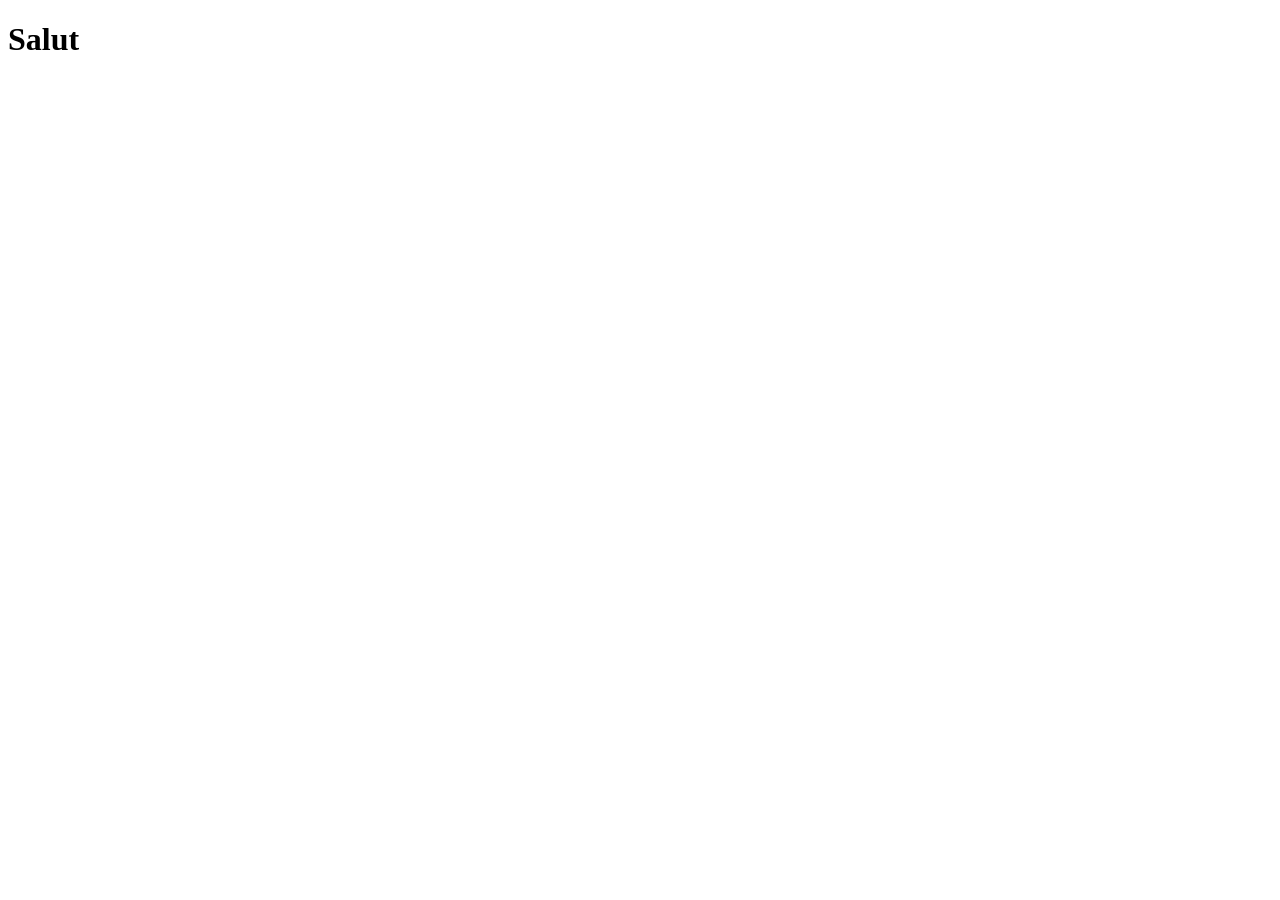
==== index.html @ e5fda248 "ok" ====
<!DOCTYPE html>
<html lang="en">
<head>
    <meta charset="UTF-8">
    <meta http-equiv="X-UA-Compatible" content="IE=edge">
    <meta name="viewport" content="width=device-width, initial-scale=1.0">
    <title>Document</title>
</head>
<body>
    <h1>Salut</h1>
</body>
</html>
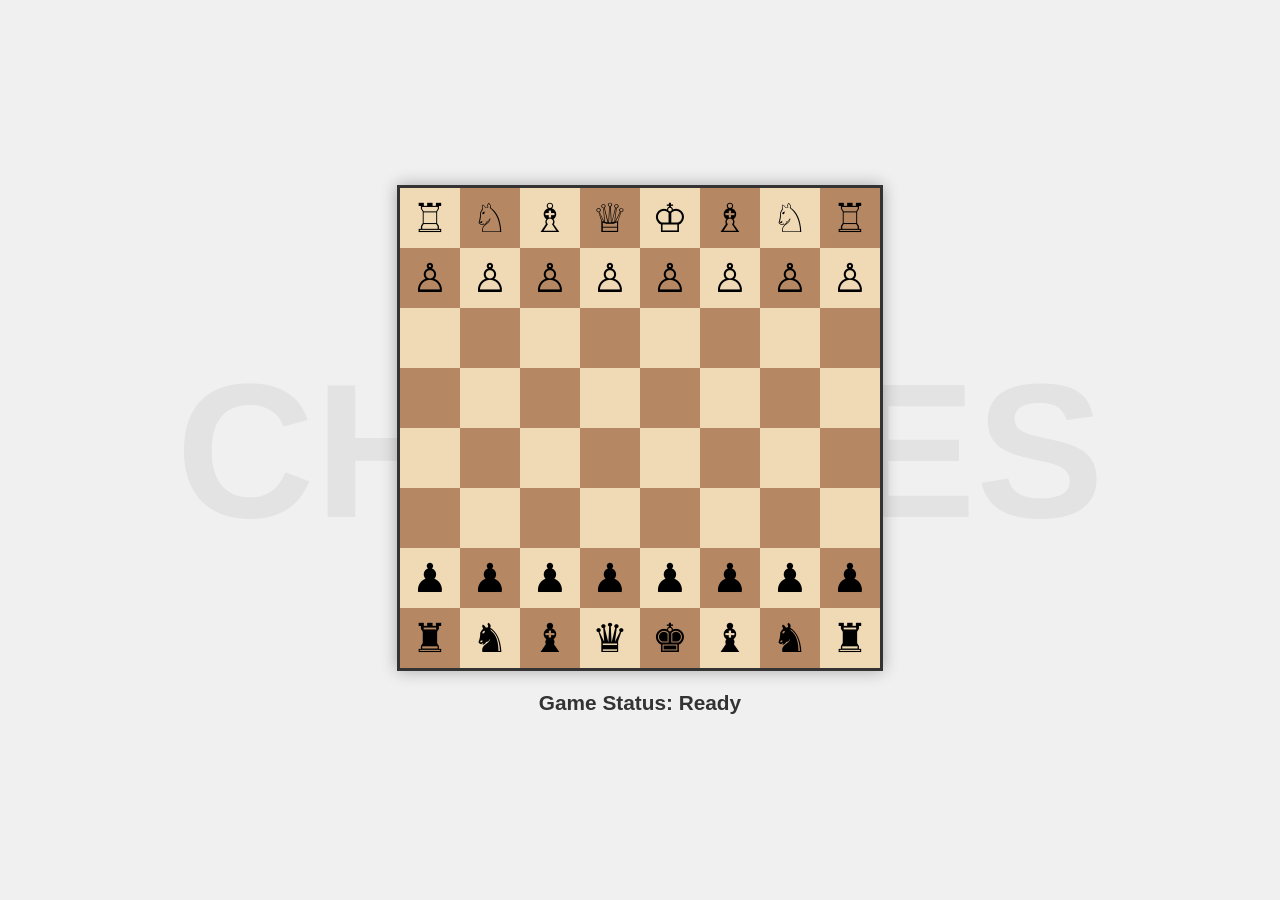
==== commit 23aa2f38: "Jules was unable to complete the task in time. Please review the work done so far and provide feedba" ====
--- a/index.html
+++ b/index.html
@@ -4,9 +4,472 @@
     <meta charset="UTF-8">
     <meta http-equiv="X-UA-Compatible" content="IE=edge">
     <meta name="viewport" content="width=device-width, initial-scale=1.0">
-    <title>Document</title>
+    <title>Chess Game</title>
+    <style>
+        body {
+            display: flex;
+            justify-content: center;
+            align-items: center;
+            min-height: 100vh;
+            margin: 0;
+            background-color: #f0f0f0; /* Light background for the page */
+            font-family: Arial, sans-serif;
+        }
+        #game-container {
+            position: relative; /* For positioning charles-background-tag */
+            display: flex;
+            flex-direction: column;
+            align-items: center;
+        }
+        .charles-background-tag {
+            position: fixed;
+            top: 50%;
+            left: 50%;
+            transform: translate(-50%, -50%);
+            font-size: 15vw; /* Large font size responsive to viewport width */
+            font-weight: bold;
+            color: rgba(0, 0, 0, 0.05); /* Very subtle and semi-transparent */
+            z-index: -1; /* Behind the chessboard */
+            pointer-events: none; /* Make it non-interactive */
+            user-select: none; /* Prevent text selection */
+        }
+        .chessboard {
+            display: grid;
+            grid-template-columns: repeat(8, 60px);
+            grid-template-rows: repeat(8, 60px);
+            width: 480px; /* 8 * 60px */
+            height: 480px; /* 8 * 60px */
+            border: 3px solid #333;
+            box-shadow: 0 0 15px rgba(0,0,0,0.3);
+        }
+        .square {
+            width: 60px;
+            height: 60px;
+            display: flex;
+            justify-content: center;
+            align-items: center;
+            font-size: 40px; /* Size for Unicode pieces */
+            box-sizing: border-box;
+            line-height: 60px; /* Vertically center text fallback */
+            text-align: center; /* Horizontally center text fallback */
+        }
+        .light-square {
+            background-color: #f0d9b5; /* Light beige */
+        }
+        .dark-square {
+            background-color: #b58863; /* Medium brown */
+        }
+        .selected {
+            background-color: #ffeb3b !important; /* Yellow highlight, !important to override light/dark */
+            border: 2px dashed #333; /* Dashed border for selected */
+        }
+        #game-status {
+            margin-top: 20px;
+            font-size: 1.3em;
+            font-weight: bold;
+            color: #333;
+        }
+    </style>
 </head>
 <body>
-    <h1>Salut</h1>
+    <div id="game-container">
+        <div class="charles-background-tag">CHARLES</div>
+        <div class="chessboard" id="chessboard">
+            <!-- Chessboard squares will be generated by JavaScript -->
+        </div>
+        <div id="game-status">Game Status: Ready</div>
+    </div>
+
+    <script>
+        let selectedSquare = null;
+        // boardState will store the logical state (piece symbols like 'R', 'p', or empty string)
+        // It's initialized from startingPosition in setupChessboard.
+        let boardState = [];
+
+        const piecesUnicode = {
+            'R': '&#9814;', 'N': '&#9816;', 'B': '&#9815;', 'Q': '&#9813;', 'K': '&#9812;', 'P': '&#9817;', // White
+            'r': '&#9820;', 'n': '&#9822;', 'b': '&#9821;', 'q': '&#9819;', 'k': '&#9818;', 'p': '&#9823;'  // Black
+        };
+
+        // Initial board setup (piece symbols)
+        const startingPosition = [
+            ['R', 'N', 'B', 'Q', 'K', 'B', 'N', 'R'], // White back rank (row 0)
+            ['P', 'P', 'P', 'P', 'P', 'P', 'P', 'P'], // White pawns (row 1)
+            ['', '', '', '', '', '', '', ''],
+            ['', '', '', '', '', '', '', ''],
+            ['', '', '', '', '', '', '', ''],
+            ['', '', '', '', '', '', '', ''],
+            ['p', 'p', 'p', 'p', 'p', 'p', 'p', 'p'], // Black pawns (row 6)
+            ['r', 'n', 'b', 'q', 'k', 'b', 'n', 'r']  // Black back rank (row 7)
+        ];
+
+        function setupChessboard() {
+            const chessboardElement = document.getElementById('chessboard');
+            if (!chessboardElement) {
+                console.error("Error: Chessboard element not found in HTML.");
+                return;
+            }
+            chessboardElement.innerHTML = ''; // Clear previous board
+            boardState = JSON.parse(JSON.stringify(startingPosition)); // Deep copy for boardState
+
+            for (let row = 0; row < 8; row++) {
+                for (let col = 0; col < 8; col++) {
+                    const squareDiv = document.createElement('div');
+                    squareDiv.classList.add('square');
+                    squareDiv.dataset.row = row;
+                    squareDiv.dataset.col = col;
+                    squareDiv.id = `sq-${row}-${col}`;
+
+                    if ((row + col) % 2 === 0) {
+                        squareDiv.classList.add('light-square');
+                    } else {
+                        squareDiv.classList.add('dark-square');
+                    }
+
+                    const pieceSymbol = boardState[row][col];
+                    if (pieceSymbol && piecesUnicode[pieceSymbol]) {
+                        squareDiv.innerHTML = piecesUnicode[pieceSymbol];
+                    }
+
+                    squareDiv.addEventListener('click', handleSquareClick);
+                    chessboardElement.appendChild(squareDiv);
+                }
+            }
+            console.log("Chessboard with event listeners generated.");
+        }
+
+        function handleSquareClick(event) {
+            const clickedSquare = event.currentTarget;
+            const clickedRow = parseInt(clickedSquare.dataset.row);
+            const clickedCol = parseInt(clickedSquare.dataset.col);
+
+            if (selectedSquare) {
+                // A square is already selected
+                if (selectedSquare === clickedSquare) {
+                    // Clicked the same square: deselect
+                    selectedSquare.classList.remove('selected');
+                    selectedSquare = null;
+                } else {
+                    // Clicked a different square: attempt to move
+                    if (isValidMove(selectedSquare, clickedSquare)) {
+                        const prevRow = parseInt(selectedSquare.dataset.row);
+                        const prevCol = parseInt(selectedSquare.dataset.col);
+                        const pieceSymbol = boardState[prevRow][prevCol];
+
+                        // Update boardState
+                        boardState[clickedRow][clickedCol] = pieceSymbol;
+                        boardState[prevRow][prevCol] = '';
+
+                        // Update display
+                        clickedSquare.innerHTML = piecesUnicode[pieceSymbol] || '';
+                        selectedSquare.innerHTML = '';
+
+                        document.getElementById('game-status').textContent = "Piece moved."; // Generic message
+                        selectedSquare.classList.remove('selected');
+                        selectedSquare = null;
+                    } else {
+                        // Invalid move for the selected piece
+                        document.getElementById('game-status').textContent = "Invalid move for this piece.";
+                        // Do not deselect, allow player to choose another target
+                    }
+                }
+            } else {
+                // No square selected yet, try to select this one
+                const pieceSymbol = boardState[clickedRow][clickedCol];
+                if (pieceSymbol) { // Can only select squares with pieces (non-empty)
+                    selectedSquare = clickedSquare;
+                    selectedSquare.classList.add('selected');
+                    document.getElementById('game-status').textContent = "Piece selected. Click another square to move.";
+                }
+            }
+        }
+
+        function getPieceColor(pieceSymbol) {
+            if (!pieceSymbol) return null; // Empty square
+            if (pieceSymbol === pieceSymbol.toUpperCase()) {
+                return 'white';
+            } else {
+                return 'black';
+            }
+        }
+
+        function isValidMove(sourceSqDom, targetSqDom) {
+            const sRow = parseInt(sourceSqDom.dataset.row);
+            const sCol = parseInt(sourceSqDom.dataset.col);
+            const tRow = parseInt(targetSqDom.dataset.row);
+            const tCol = parseInt(targetSqDom.dataset.col);
+
+            const pieceSymbol = boardState[sRow][sCol];
+            const pieceColor = getPieceColor(pieceSymbol);
+
+            if (!pieceColor) return false; // Should not happen if selection logic is correct
+
+            // Delegate to specific piece validation functions
+            const pieceType = pieceSymbol.toUpperCase();
+            if (pieceType === 'P') {
+                return isValidPawnMove(sRow, sCol, tRow, tCol, pieceColor);
+            } else if (pieceType === 'R') {
+                return isValidRookMove(sRow, sCol, tRow, tCol, pieceColor);
+            } else if (pieceType === 'N') {
+                return isValidKnightMove(sRow, sCol, tRow, tCol, pieceColor);
+            } else if (pieceType === 'B') {
+                return isValidBishopMove(sRow, sCol, tRow, tCol, pieceColor);
+            } else if (pieceType === 'Q') {
+                return isValidQueenMove(sRow, sCol, tRow, tCol, pieceColor);
+            } else if (pieceType === 'K') {
+                return isValidKingMove(sRow, sCol, tRow, tCol, pieceColor);
+            }
+            // All standard pieces should be handled now.
+            // If pieceType is unrecognized, it's an error or unexpected symbol.
+            console.error(`Unrecognized piece type: ${pieceType}`);
+            document.getElementById('game-status').textContent = `Unknown piece type: ${pieceType}.`;
+            return false;
+        }
+
+        function isValidPawnMove(sRow, sCol, tRow, tCol, pieceColor) {
+            const targetPieceSymbol = boardState[tRow][tCol];
+            const targetPieceColor = getPieceColor(targetPieceSymbol);
+            const statusElement = document.getElementById('game-status'); // For verbose logging
+
+            if (pieceColor === 'white') {
+                // Standard One Square Move
+                if (sCol === tCol && tRow === sRow + 1 && !targetPieceSymbol) {
+                    statusElement.textContent = "Valid: White pawn one square move.";
+                    return true;
+                }
+                // Initial Two Square Move
+                if (sRow === 1 && sCol === tCol && tRow === sRow + 2 && !targetPieceSymbol && !boardState[sRow + 1][sCol]) {
+                    statusElement.textContent = "Valid: White pawn two square move.";
+                    return true;
+                }
+                // Diagonal Capture
+                if (tRow === sRow + 1 && (tCol === sCol + 1 || tCol === sCol - 1) && targetPieceColor === 'black') {
+                    statusElement.textContent = "Valid: White pawn capture.";
+                    return true;
+                }
+            } else if (pieceColor === 'black') {
+                // Standard One Square Move
+                if (sCol === tCol && tRow === sRow - 1 && !targetPieceSymbol) {
+                    statusElement.textContent = "Valid: Black pawn one square move.";
+                    return true;
+                }
+                // Initial Two Square Move
+                if (sRow === 6 && sCol === tCol && tRow === sRow - 2 && !targetPieceSymbol && !boardState[sRow - 1][sCol]) {
+                    statusElement.textContent = "Valid: Black pawn two square move.";
+                    return true;
+                }
+                // Diagonal Capture
+                if (tRow === sRow - 1 && (tCol === sCol + 1 || tCol === sCol - 1) && targetPieceColor === 'white') {
+                    statusElement.textContent = "Valid: Black pawn capture.";
+                    return true;
+                }
+            }
+            statusElement.textContent = "Invalid pawn move."; // Default if no rule matched
+            return false;
+        }
+
+        function isValidRookMove(sRow, sCol, tRow, tCol, pieceColor) {
+            const statusElement = document.getElementById('game-status'); // For verbose logging
+            const targetPieceSymbol = boardState[tRow][tCol];
+            const targetPieceColor = getPieceColor(targetPieceSymbol);
+
+            if (sRow !== tRow && sCol !== tCol) {
+                statusElement.textContent = "Invalid Rook move: Not horizontal or vertical.";
+                return false; // Rooks move horizontally or vertically
+            }
+
+            // Check path clearance
+            if (sRow === tRow) { // Horizontal move
+                const step = (tCol > sCol) ? 1 : -1;
+                for (let c = sCol + step; c !== tCol; c += step) {
+                    if (boardState[sRow][c]) {
+                        statusElement.textContent = `Invalid Rook move: Path blocked at ${sRow},${c}.`;
+                        return false; // Path blocked
+                    }
+                }
+            } else { // Vertical move (sCol === tCol)
+                const step = (tRow > sRow) ? 1 : -1;
+                for (let r = sRow + step; r !== tRow; r += step) {
+                    if (boardState[r][sCol]) {
+                        statusElement.textContent = `Invalid Rook move: Path blocked at ${r},${sCol}.`;
+                        return false; // Path blocked
+                    }
+                }
+            }
+
+            // Check target square
+            if (targetPieceSymbol) {
+                if (targetPieceColor === pieceColor) {
+                    statusElement.textContent = "Invalid Rook move: Cannot capture same color piece.";
+                    return false; // Cannot capture same color piece
+                }
+                statusElement.textContent = "Valid Rook capture.";
+                return true; // Valid capture
+            }
+
+            statusElement.textContent = "Valid Rook move to empty square.";
+            return true; // Valid move to an empty square
+        }
+
+        function isValidKnightMove(sRow, sCol, tRow, tCol, pieceColor) {
+            const statusElement = document.getElementById('game-status');
+            const targetPieceSymbol = boardState[tRow][tCol];
+            const targetPieceColor = getPieceColor(targetPieceSymbol);
+
+            const rowDiff = Math.abs(sRow - tRow);
+            const colDiff = Math.abs(sCol - tCol);
+
+            if (!((rowDiff === 2 && colDiff === 1) || (rowDiff === 1 && colDiff === 2))) {
+                statusElement.textContent = "Invalid Knight move: Not an L-shape.";
+                return false;
+            }
+
+            // Check target square
+            if (targetPieceSymbol) {
+                if (targetPieceColor === pieceColor) {
+                    statusElement.textContent = "Invalid Knight move: Cannot capture same color piece.";
+                    return false; // Cannot capture same color piece
+                }
+                statusElement.textContent = "Valid Knight capture.";
+                return true; // Valid capture
+            }
+
+            statusElement.textContent = "Valid Knight move to empty square.";
+            return true; // Valid move to an empty square
+        }
+
+        function isValidBishopMove(sRow, sCol, tRow, tCol, pieceColor) {
+            const statusElement = document.getElementById('game-status');
+            const targetPieceSymbol = boardState[tRow][tCol];
+            const targetPieceColor = getPieceColor(targetPieceSymbol);
+
+            if (Math.abs(sRow - tRow) !== Math.abs(sCol - tCol) || sRow === tRow || sCol === tCol) {
+                statusElement.textContent = "Invalid Bishop move: Not diagonal.";
+                return false; // Bishops move diagonally
+            }
+
+            // Path Clearance
+            const dr = (tRow - sRow) / Math.abs(tRow - sRow); // Row step: -1 or 1
+            const dc = (tCol - sCol) / Math.abs(tCol - sCol); // Col step: -1 or 1
+
+            let currR = sRow + dr;
+            let currC = sCol + dc;
+
+            while (currR !== tRow || currC !== tCol) {
+                if (boardState[currR][currC]) {
+                    statusElement.textContent = `Invalid Bishop move: Path blocked at ${currR},${currC}.`;
+                    return false; // Path blocked
+                }
+                currR += dr;
+                currC += dc;
+            }
+
+            // Check target square
+            if (targetPieceSymbol) {
+                if (targetPieceColor === pieceColor) {
+                    statusElement.textContent = "Invalid Bishop move: Cannot capture same color piece.";
+                    return false; // Cannot capture same color piece
+                }
+                statusElement.textContent = "Valid Bishop capture.";
+                return true; // Valid capture
+            }
+
+            statusElement.textContent = "Valid Bishop move to empty square.";
+            return true; // Valid move to an empty square
+        }
+
+        function isValidQueenMove(sRow, sCol, tRow, tCol, pieceColor) {
+            const statusElement = document.getElementById('game-status');
+            const targetPieceSymbol = boardState[tRow][tCol];
+            const targetPieceColor = getPieceColor(targetPieceSymbol);
+
+            const isRookLike = (sRow === tRow || sCol === tCol);
+            const isBishopLike = (Math.abs(sRow - tRow) === Math.abs(sCol - tCol));
+
+            if (!isRookLike && !isBishopLike) {
+                statusElement.textContent = "Invalid Queen move: Not straight or diagonal.";
+                return false;
+            }
+
+            // Path Clearance
+            if (isRookLike) {
+                // Horizontal or Vertical Path (copied from isValidRookMove)
+                if (sRow === tRow) { // Horizontal move
+                    const step = (tCol > sCol) ? 1 : -1;
+                    for (let c = sCol + step; c !== tCol; c += step) {
+                        if (boardState[sRow][c]) {
+                            statusElement.textContent = `Invalid Queen move: Path blocked at ${sRow},${c}.`;
+                            return false;
+                        }
+                    }
+                } else { // Vertical move
+                    const step = (tRow > sRow) ? 1 : -1;
+                    for (let r = sRow + step; r !== tRow; r += step) {
+                        if (boardState[r][sCol]) {
+                            statusElement.textContent = `Invalid Queen move: Path blocked at ${r},${sCol}.`;
+                            return false;
+                        }
+                    }
+                }
+            } else if (isBishopLike) {
+                // Diagonal Path (copied from isValidBishopMove)
+                const dr = (tRow - sRow) / Math.abs(tRow - sRow);
+                const dc = (tCol - sCol) / Math.abs(tCol - sCol);
+                let currR = sRow + dr;
+                let currC = sCol + dc;
+                while (currR !== tRow || currC !== tCol) {
+                    if (boardState[currR][currC]) {
+                        statusElement.textContent = `Invalid Queen move: Path blocked at ${currR},${currC}.`;
+                        return false;
+                    }
+                    currR += dr;
+                    currC += dc;
+                }
+            }
+
+            // Check target square
+            if (targetPieceSymbol) {
+                if (targetPieceColor === pieceColor) {
+                    statusElement.textContent = "Invalid Queen move: Cannot capture same color piece.";
+                    return false;
+                }
+                statusElement.textContent = "Valid Queen capture.";
+                return true;
+            }
+
+            statusElement.textContent = "Valid Queen move to empty square.";
+            return true;
+        }
+
+        function isValidKingMove(sRow, sCol, tRow, tCol, pieceColor) {
+            const statusElement = document.getElementById('game-status');
+            const targetPieceSymbol = boardState[tRow][tCol];
+            const targetPieceColor = getPieceColor(targetPieceSymbol);
+
+            const rowDiff = Math.abs(sRow - tRow);
+            const colDiff = Math.abs(sCol - tCol);
+
+            // King moves one square in any direction
+            if (rowDiff > 1 || colDiff > 1 || (rowDiff === 0 && colDiff === 0)) {
+                statusElement.textContent = "Invalid King move: Must move one square.";
+                return false;
+            }
+
+            // Target Square (No Path Clearance needed for a single step)
+            if (targetPieceSymbol) {
+                if (targetPieceColor === pieceColor) {
+                    statusElement.textContent = "Invalid King move: Cannot capture same color piece.";
+                    return false; // Cannot capture same color piece
+                }
+                statusElement.textContent = "Valid King capture.";
+                return true; // Valid capture
+            }
+
+            statusElement.textContent = "Valid King move to empty square.";
+            return true; // Valid move to an empty square
+        }
+
+        document.addEventListener('DOMContentLoaded', setupChessboard);
+    </script>
 </body>
 </html>
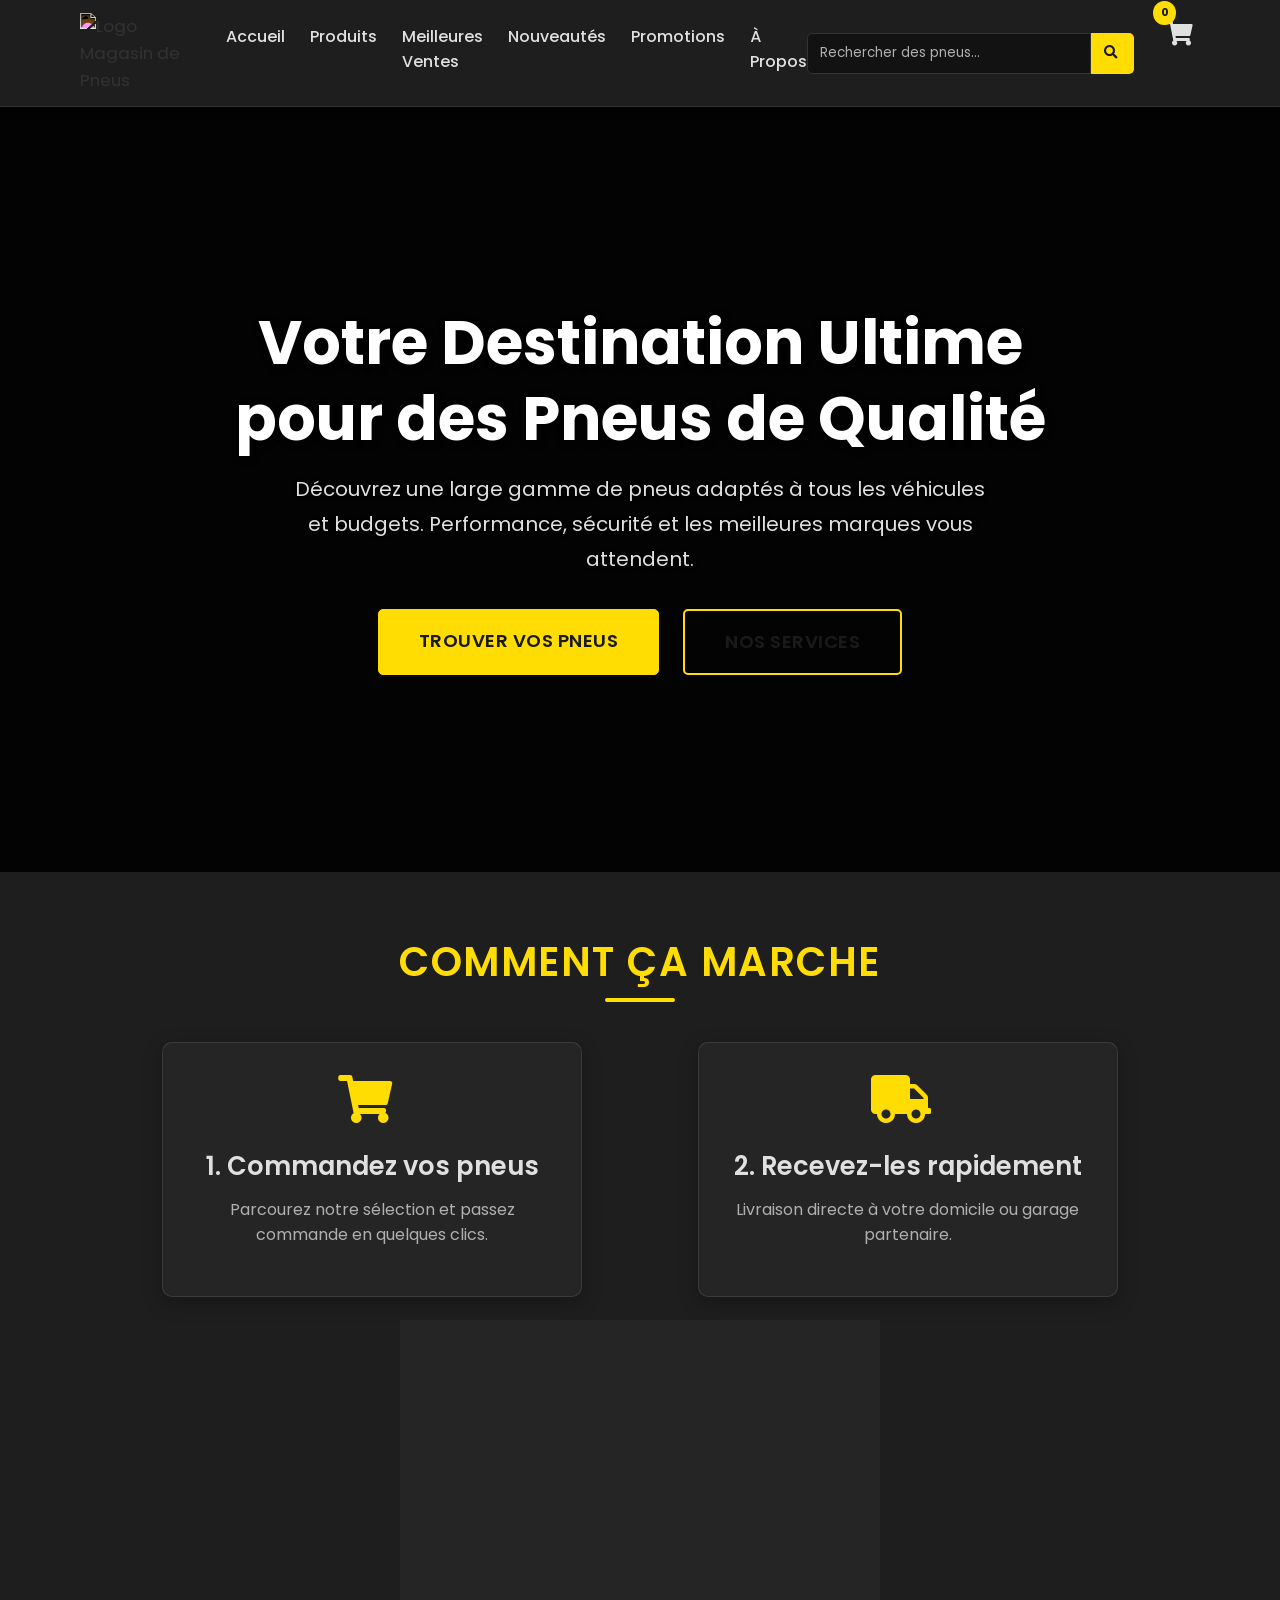
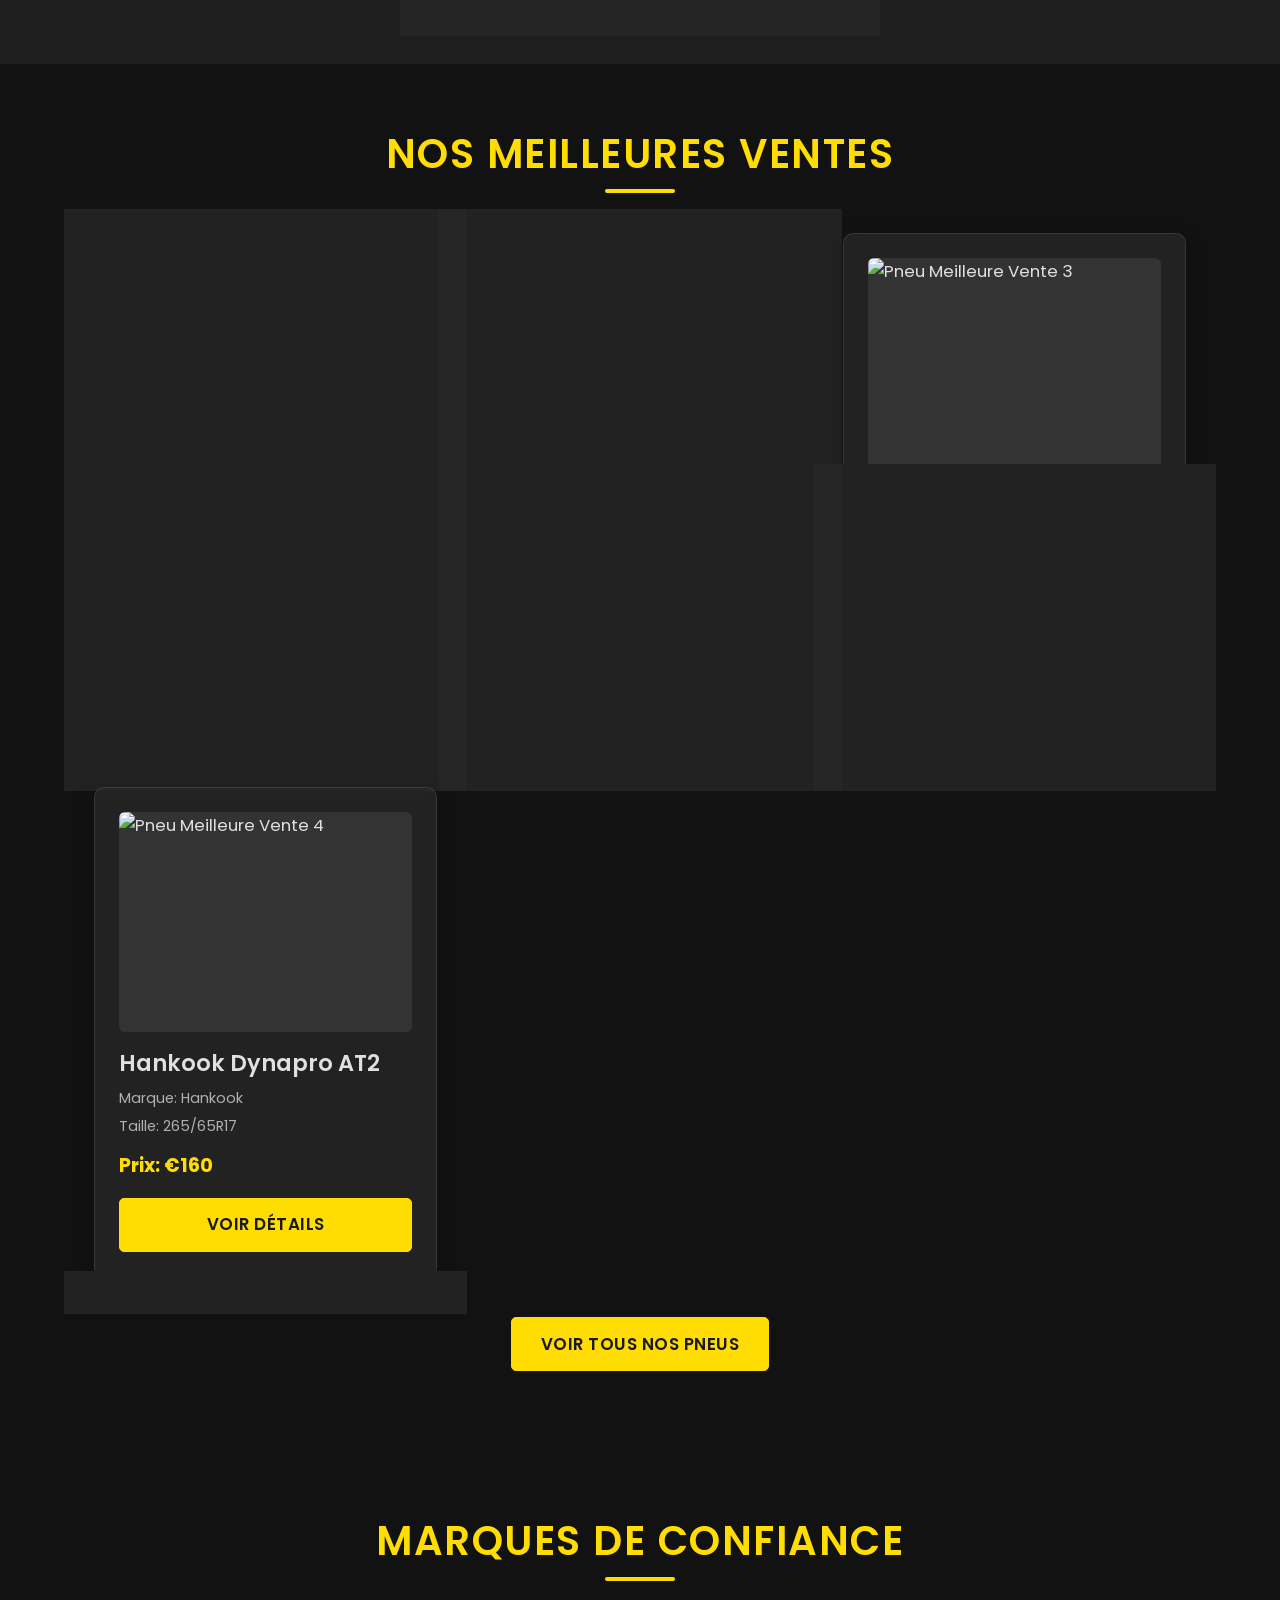
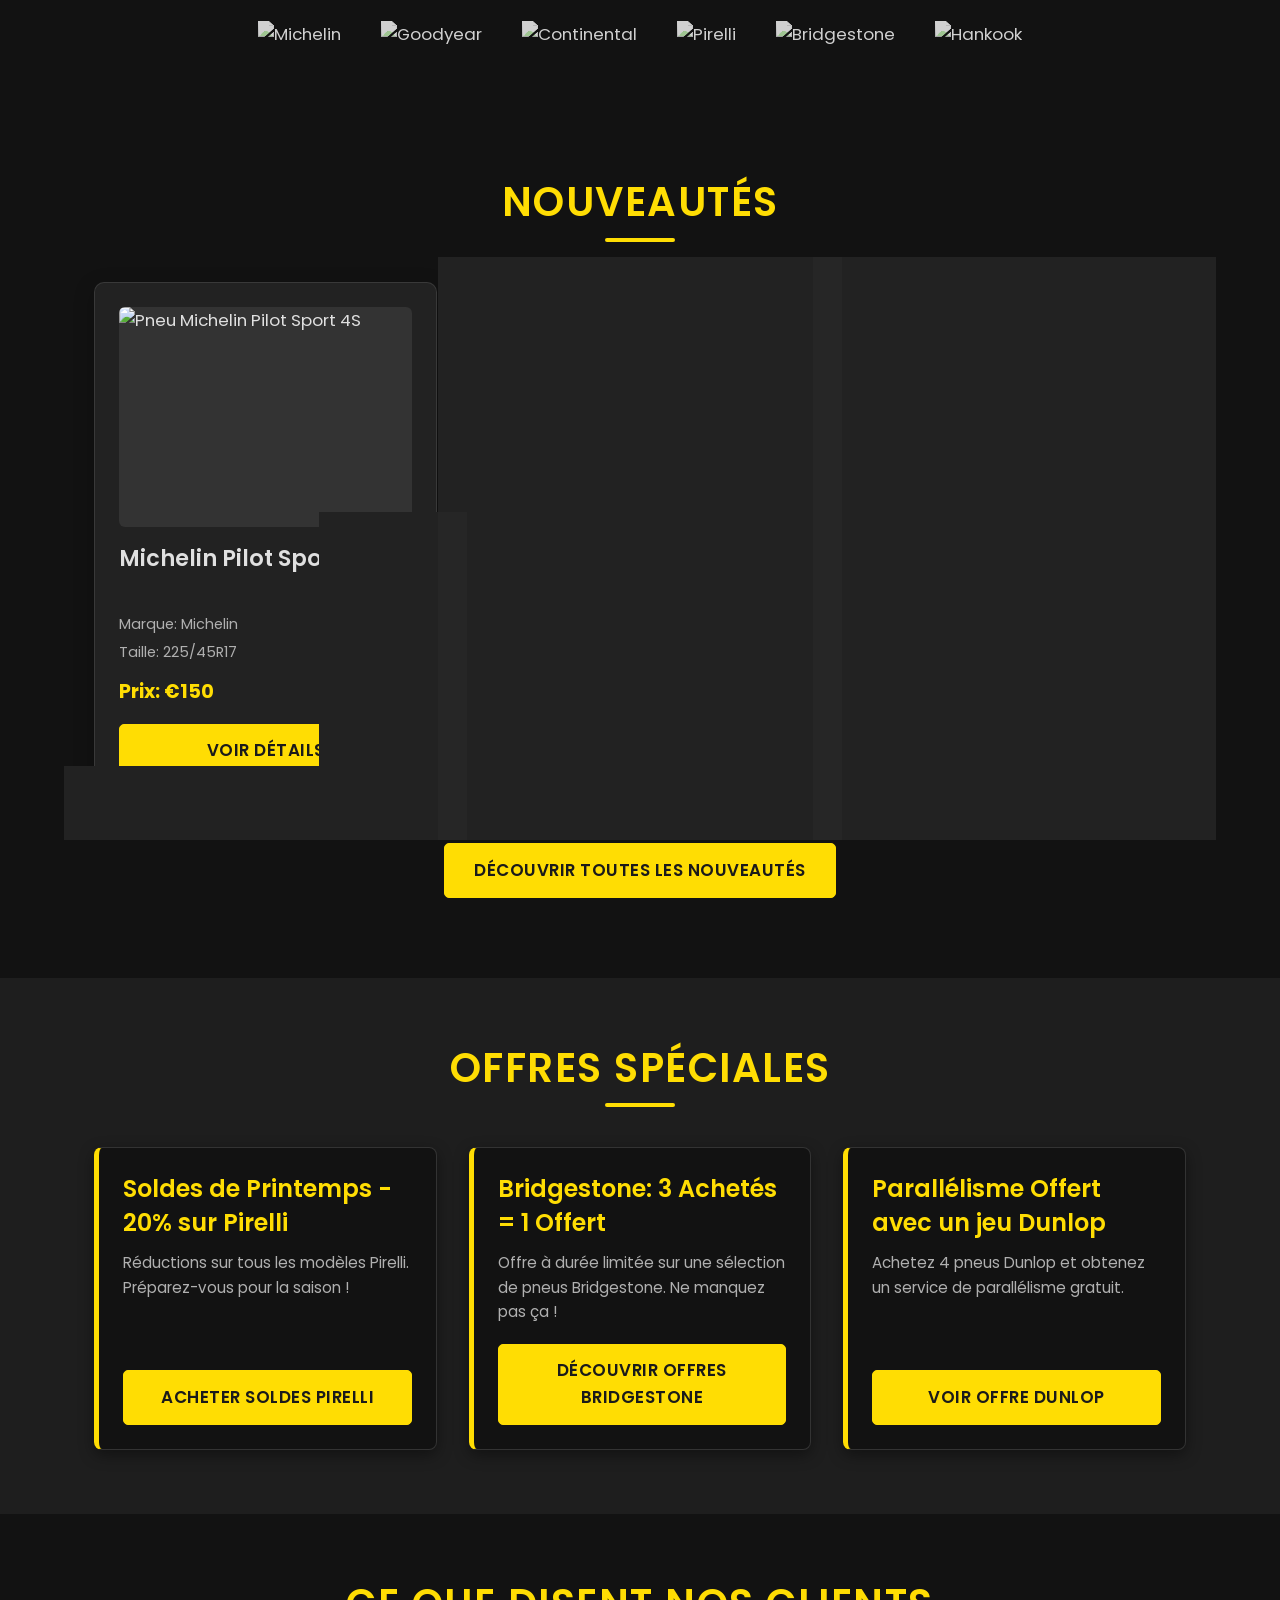
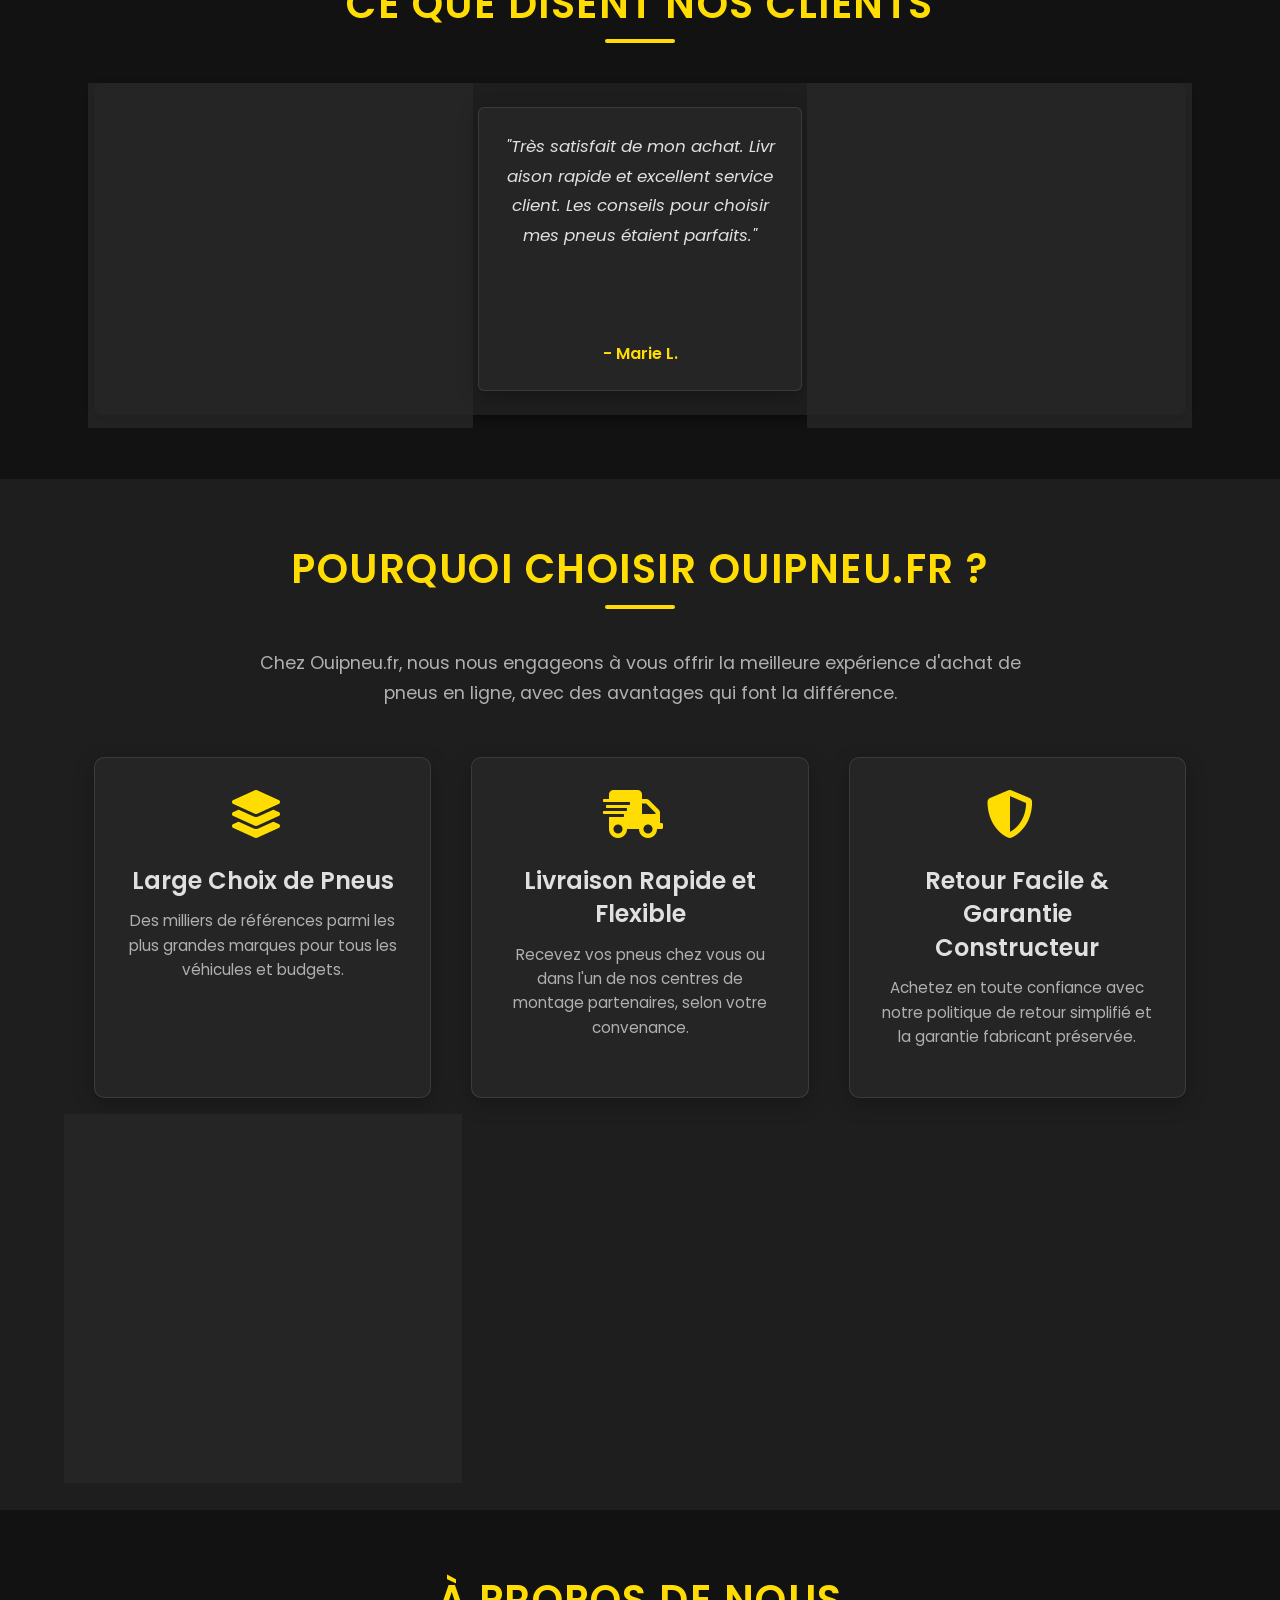
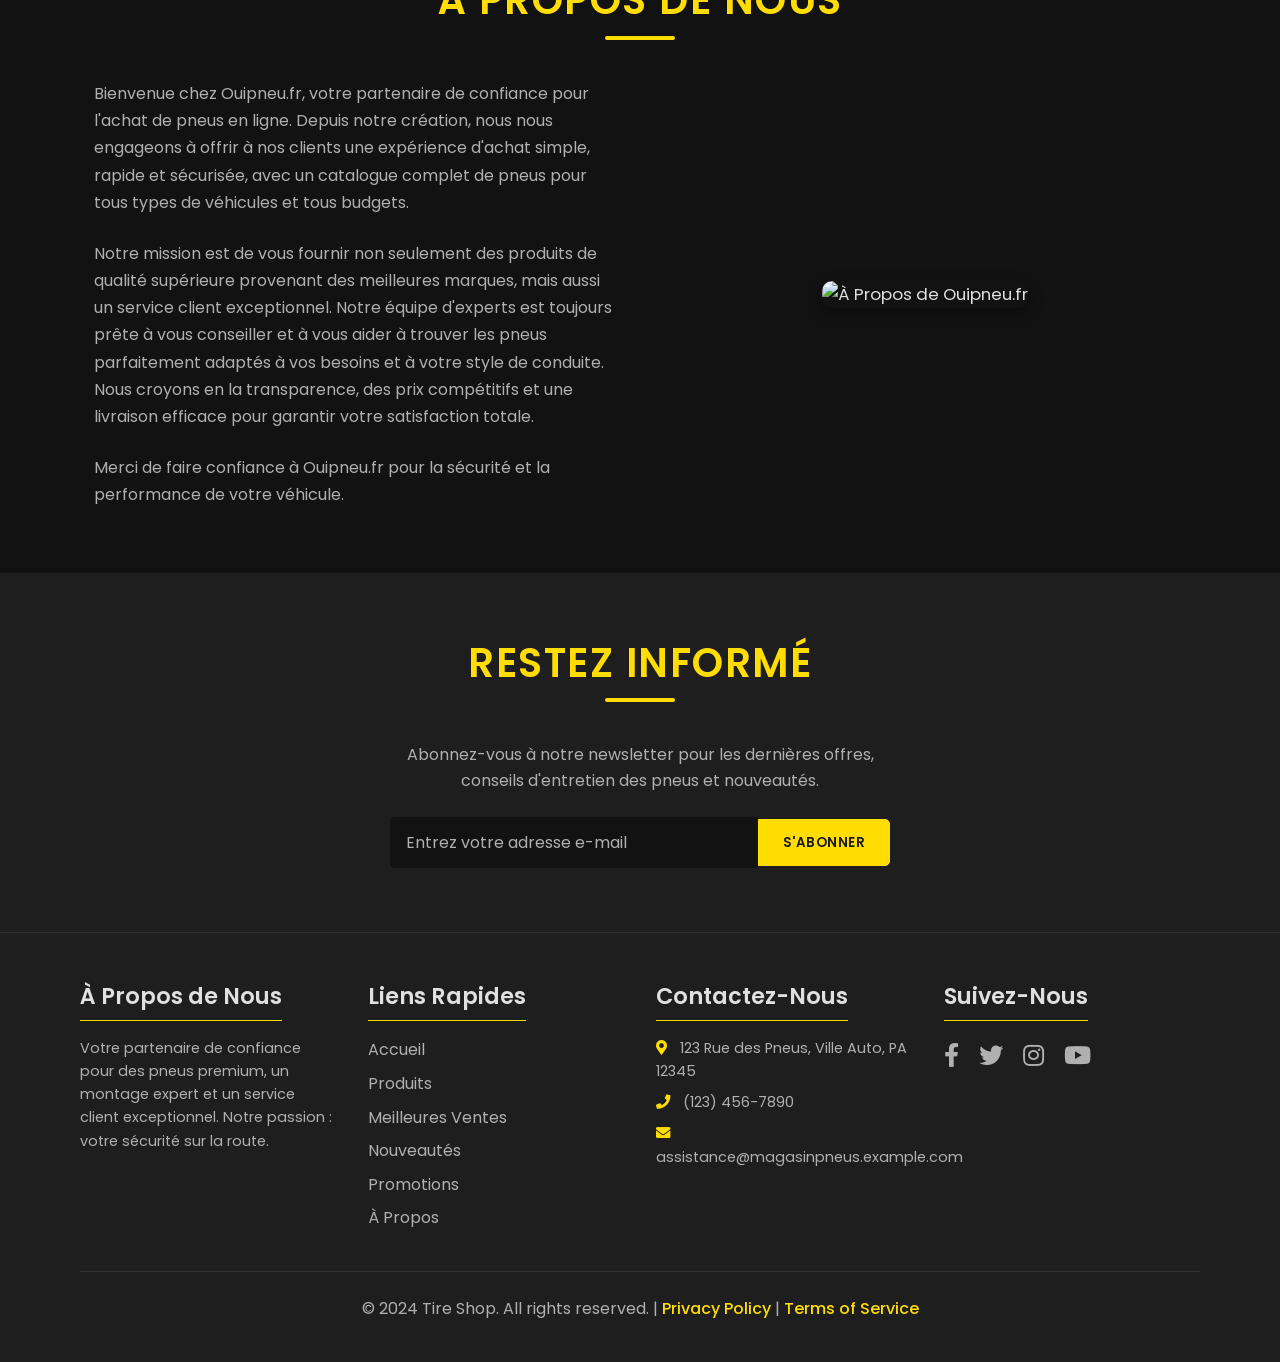
==== commit cf5a72f3: "feat: Implement products page with filtering and major UX/UI overhaul Adds a new products page (prod" ====
--- a/index.html
+++ b/index.html
@@ -1,475 +1,362 @@
 <!DOCTYPE html>
-<html lang="en">
+<html lang="fr">
 <head>
     <meta charset="UTF-8">
-    <meta http-equiv="X-UA-Compatible" content="IE=edge">
     <meta name="viewport" content="width=device-width, initial-scale=1.0">
-    <title>Chess Game</title>
-    <style>
-        body {
-            display: flex;
-            justify-content: center;
-            align-items: center;
-            min-height: 100vh;
-            margin: 0;
-            background-color: #f0f0f0; /* Light background for the page */
-            font-family: Arial, sans-serif;
-        }
-        #game-container {
-            position: relative; /* For positioning charles-background-tag */
-            display: flex;
-            flex-direction: column;
-            align-items: center;
-        }
-        .charles-background-tag {
-            position: fixed;
-            top: 50%;
-            left: 50%;
-            transform: translate(-50%, -50%);
-            font-size: 15vw; /* Large font size responsive to viewport width */
-            font-weight: bold;
-            color: rgba(0, 0, 0, 0.05); /* Very subtle and semi-transparent */
-            z-index: -1; /* Behind the chessboard */
-            pointer-events: none; /* Make it non-interactive */
-            user-select: none; /* Prevent text selection */
-        }
-        .chessboard {
-            display: grid;
-            grid-template-columns: repeat(8, 60px);
-            grid-template-rows: repeat(8, 60px);
-            width: 480px; /* 8 * 60px */
-            height: 480px; /* 8 * 60px */
-            border: 3px solid #333;
-            box-shadow: 0 0 15px rgba(0,0,0,0.3);
-        }
-        .square {
-            width: 60px;
-            height: 60px;
-            display: flex;
-            justify-content: center;
-            align-items: center;
-            font-size: 40px; /* Size for Unicode pieces */
-            box-sizing: border-box;
-            line-height: 60px; /* Vertically center text fallback */
-            text-align: center; /* Horizontally center text fallback */
-        }
-        .light-square {
-            background-color: #f0d9b5; /* Light beige */
-        }
-        .dark-square {
-            background-color: #b58863; /* Medium brown */
-        }
-        .selected {
-            background-color: #ffeb3b !important; /* Yellow highlight, !important to override light/dark */
-            border: 2px dashed #333; /* Dashed border for selected */
-        }
-        #game-status {
-            margin-top: 20px;
-            font-size: 1.3em;
-            font-weight: bold;
-            color: #333;
-        }
-    </style>
+    <title>Magasin de Pneus - Pneus et Services Premium</title>
+    <link rel="preconnect" href="https://fonts.googleapis.com">
+    <link rel="preconnect" href="https://fonts.gstatic.com" crossorigin>
+    <link href="https://fonts.googleapis.com/css2?family=Poppins:wght@400;500;600;700&display=swap" rel="stylesheet">
+    <link rel="stylesheet" href="https://unpkg.com/aos@next/dist/aos.css" />
+    <link rel="stylesheet" href="css/style.css">
+    <!-- Placeholder for potential icon library e.g., Font Awesome -->
+    <link rel="stylesheet" href="https://cdnjs.cloudflare.com/ajax/libs/font-awesome/5.15.4/css/all.min.css">
 </head>
 <body>
-    <div id="game-container">
-        <div class="charles-background-tag">CHARLES</div>
-        <div class="chessboard" id="chessboard">
-            <!-- Chessboard squares will be generated by JavaScript -->
+    <header id="main-header">
+        <div class="container">
+            <div class="logo">
+        <img src="images/logo-placeholder-dark.png" alt="Logo Magasin de Pneus">
+            </div>
+            <nav class="main-nav">
+                <ul id="main-nav-links">
+                    <li><a href="index.html" aria-label="Accueil">Accueil</a></li>
+                    <li><a href="produits.html" aria-label="Produits">Produits</a></li>
+                    <li><a href="index.html#best-sellers" aria-label="Nos meilleures ventes">Meilleures Ventes</a></li>
+                    <li><a href="index.html#new-arrivals" aria-label="Nouveautés">Nouveautés</a></li>
+                    <li><a href="index.html#promotions" aria-label="Promotions">Promotions</a></li>
+                    <li><a href="index.html#about-us" aria-label="À propos de nous">À Propos</a></li>
+                </ul>
+            </nav>
+            <div class="header-actions">
+                <form class="search-bar">
+            <input type="search" placeholder="Rechercher des pneus...">
+            <button type="submit" aria-label="Rechercher"><i class="fas fa-search"></i></button>
+                </form>
+                <div class="cart-icon">
+            <a href="#cart" aria-label="Panier"><i class="fas fa-shopping-cart"></i><span>0</span></a>
+                </div>
+                <button id="hamburger-button" class="hamburger-button" aria-label="Ouvrir le menu" aria-expanded="false">
+                    <span class="hamburger-box">
+                        <span class="hamburger-inner"></span>
+                    </span>
+                </button>
+            </div>
         </div>
-        <div id="game-status">Game Status: Ready</div>
-    </div>
-
-    <script>
-        let selectedSquare = null;
-        // boardState will store the logical state (piece symbols like 'R', 'p', or empty string)
-        // It's initialized from startingPosition in setupChessboard.
-        let boardState = [];
-
-        const piecesUnicode = {
-            'R': '&#9814;', 'N': '&#9816;', 'B': '&#9815;', 'Q': '&#9813;', 'K': '&#9812;', 'P': '&#9817;', // White
-            'r': '&#9820;', 'n': '&#9822;', 'b': '&#9821;', 'q': '&#9819;', 'k': '&#9818;', 'p': '&#9823;'  // Black
-        };
-
-        // Initial board setup (piece symbols)
-        const startingPosition = [
-            ['R', 'N', 'B', 'Q', 'K', 'B', 'N', 'R'], // White back rank (row 0)
-            ['P', 'P', 'P', 'P', 'P', 'P', 'P', 'P'], // White pawns (row 1)
-            ['', '', '', '', '', '', '', ''],
-            ['', '', '', '', '', '', '', ''],
-            ['', '', '', '', '', '', '', ''],
-            ['', '', '', '', '', '', '', ''],
-            ['p', 'p', 'p', 'p', 'p', 'p', 'p', 'p'], // Black pawns (row 6)
-            ['r', 'n', 'b', 'q', 'k', 'b', 'n', 'r']  // Black back rank (row 7)
-        ];
-
-        function setupChessboard() {
-            const chessboardElement = document.getElementById('chessboard');
-            if (!chessboardElement) {
-                console.error("Error: Chessboard element not found in HTML.");
-                return;
-            }
-            chessboardElement.innerHTML = ''; // Clear previous board
-            boardState = JSON.parse(JSON.stringify(startingPosition)); // Deep copy for boardState
-
-            for (let row = 0; row < 8; row++) {
-                for (let col = 0; col < 8; col++) {
-                    const squareDiv = document.createElement('div');
-                    squareDiv.classList.add('square');
-                    squareDiv.dataset.row = row;
-                    squareDiv.dataset.col = col;
-                    squareDiv.id = `sq-${row}-${col}`;
-
-                    if ((row + col) % 2 === 0) {
-                        squareDiv.classList.add('light-square');
-                    } else {
-                        squareDiv.classList.add('dark-square');
-                    }
-
-                    const pieceSymbol = boardState[row][col];
-                    if (pieceSymbol && piecesUnicode[pieceSymbol]) {
-                        squareDiv.innerHTML = piecesUnicode[pieceSymbol];
-                    }
-
-                    squareDiv.addEventListener('click', handleSquareClick);
-                    chessboardElement.appendChild(squareDiv);
-                }
-            }
-            console.log("Chessboard with event listeners generated.");
-        }
-
-        function handleSquareClick(event) {
-            const clickedSquare = event.currentTarget;
-            const clickedRow = parseInt(clickedSquare.dataset.row);
-            const clickedCol = parseInt(clickedSquare.dataset.col);
-
-            if (selectedSquare) {
-                // A square is already selected
-                if (selectedSquare === clickedSquare) {
-                    // Clicked the same square: deselect
-                    selectedSquare.classList.remove('selected');
-                    selectedSquare = null;
-                } else {
-                    // Clicked a different square: attempt to move
-                    if (isValidMove(selectedSquare, clickedSquare)) {
-                        const prevRow = parseInt(selectedSquare.dataset.row);
-                        const prevCol = parseInt(selectedSquare.dataset.col);
-                        const pieceSymbol = boardState[prevRow][prevCol];
-
-                        // Update boardState
-                        boardState[clickedRow][clickedCol] = pieceSymbol;
-                        boardState[prevRow][prevCol] = '';
-
-                        // Update display
-                        clickedSquare.innerHTML = piecesUnicode[pieceSymbol] || '';
-                        selectedSquare.innerHTML = '';
-
-                        document.getElementById('game-status').textContent = "Piece moved."; // Generic message
-                        selectedSquare.classList.remove('selected');
-                        selectedSquare = null;
-                    } else {
-                        // Invalid move for the selected piece
-                        document.getElementById('game-status').textContent = "Invalid move for this piece.";
-                        // Do not deselect, allow player to choose another target
-                    }
-                }
-            } else {
-                // No square selected yet, try to select this one
-                const pieceSymbol = boardState[clickedRow][clickedCol];
-                if (pieceSymbol) { // Can only select squares with pieces (non-empty)
-                    selectedSquare = clickedSquare;
-                    selectedSquare.classList.add('selected');
-                    document.getElementById('game-status').textContent = "Piece selected. Click another square to move.";
-                }
-            }
-        }
-
-        function getPieceColor(pieceSymbol) {
-            if (!pieceSymbol) return null; // Empty square
-            if (pieceSymbol === pieceSymbol.toUpperCase()) {
-                return 'white';
-            } else {
-                return 'black';
-            }
-        }
-
-        function isValidMove(sourceSqDom, targetSqDom) {
-            const sRow = parseInt(sourceSqDom.dataset.row);
-            const sCol = parseInt(sourceSqDom.dataset.col);
-            const tRow = parseInt(targetSqDom.dataset.row);
-            const tCol = parseInt(targetSqDom.dataset.col);
-
-            const pieceSymbol = boardState[sRow][sCol];
-            const pieceColor = getPieceColor(pieceSymbol);
-
-            if (!pieceColor) return false; // Should not happen if selection logic is correct
-
-            // Delegate to specific piece validation functions
-            const pieceType = pieceSymbol.toUpperCase();
-            if (pieceType === 'P') {
-                return isValidPawnMove(sRow, sCol, tRow, tCol, pieceColor);
-            } else if (pieceType === 'R') {
-                return isValidRookMove(sRow, sCol, tRow, tCol, pieceColor);
-            } else if (pieceType === 'N') {
-                return isValidKnightMove(sRow, sCol, tRow, tCol, pieceColor);
-            } else if (pieceType === 'B') {
-                return isValidBishopMove(sRow, sCol, tRow, tCol, pieceColor);
-            } else if (pieceType === 'Q') {
-                return isValidQueenMove(sRow, sCol, tRow, tCol, pieceColor);
-            } else if (pieceType === 'K') {
-                return isValidKingMove(sRow, sCol, tRow, tCol, pieceColor);
-            }
-            // All standard pieces should be handled now.
-            // If pieceType is unrecognized, it's an error or unexpected symbol.
-            console.error(`Unrecognized piece type: ${pieceType}`);
-            document.getElementById('game-status').textContent = `Unknown piece type: ${pieceType}.`;
-            return false;
-        }
-
-        function isValidPawnMove(sRow, sCol, tRow, tCol, pieceColor) {
-            const targetPieceSymbol = boardState[tRow][tCol];
-            const targetPieceColor = getPieceColor(targetPieceSymbol);
-            const statusElement = document.getElementById('game-status'); // For verbose logging
-
-            if (pieceColor === 'white') {
-                // Standard One Square Move
-                if (sCol === tCol && tRow === sRow + 1 && !targetPieceSymbol) {
-                    statusElement.textContent = "Valid: White pawn one square move.";
-                    return true;
-                }
-                // Initial Two Square Move
-                if (sRow === 1 && sCol === tCol && tRow === sRow + 2 && !targetPieceSymbol && !boardState[sRow + 1][sCol]) {
-                    statusElement.textContent = "Valid: White pawn two square move.";
-                    return true;
-                }
-                // Diagonal Capture
-                if (tRow === sRow + 1 && (tCol === sCol + 1 || tCol === sCol - 1) && targetPieceColor === 'black') {
-                    statusElement.textContent = "Valid: White pawn capture.";
-                    return true;
-                }
-            } else if (pieceColor === 'black') {
-                // Standard One Square Move
-                if (sCol === tCol && tRow === sRow - 1 && !targetPieceSymbol) {
-                    statusElement.textContent = "Valid: Black pawn one square move.";
-                    return true;
-                }
-                // Initial Two Square Move
-                if (sRow === 6 && sCol === tCol && tRow === sRow - 2 && !targetPieceSymbol && !boardState[sRow - 1][sCol]) {
-                    statusElement.textContent = "Valid: Black pawn two square move.";
-                    return true;
-                }
-                // Diagonal Capture
-                if (tRow === sRow - 1 && (tCol === sCol + 1 || tCol === sCol - 1) && targetPieceColor === 'white') {
-                    statusElement.textContent = "Valid: Black pawn capture.";
-                    return true;
-                }
-            }
-            statusElement.textContent = "Invalid pawn move."; // Default if no rule matched
-            return false;
-        }
-
-        function isValidRookMove(sRow, sCol, tRow, tCol, pieceColor) {
-            const statusElement = document.getElementById('game-status'); // For verbose logging
-            const targetPieceSymbol = boardState[tRow][tCol];
-            const targetPieceColor = getPieceColor(targetPieceSymbol);
-
-            if (sRow !== tRow && sCol !== tCol) {
-                statusElement.textContent = "Invalid Rook move: Not horizontal or vertical.";
-                return false; // Rooks move horizontally or vertically
-            }
-
-            // Check path clearance
-            if (sRow === tRow) { // Horizontal move
-                const step = (tCol > sCol) ? 1 : -1;
-                for (let c = sCol + step; c !== tCol; c += step) {
-                    if (boardState[sRow][c]) {
-                        statusElement.textContent = `Invalid Rook move: Path blocked at ${sRow},${c}.`;
-                        return false; // Path blocked
-                    }
-                }
-            } else { // Vertical move (sCol === tCol)
-                const step = (tRow > sRow) ? 1 : -1;
-                for (let r = sRow + step; r !== tRow; r += step) {
-                    if (boardState[r][sCol]) {
-                        statusElement.textContent = `Invalid Rook move: Path blocked at ${r},${sCol}.`;
-                        return false; // Path blocked
-                    }
-                }
-            }
-
-            // Check target square
-            if (targetPieceSymbol) {
-                if (targetPieceColor === pieceColor) {
-                    statusElement.textContent = "Invalid Rook move: Cannot capture same color piece.";
-                    return false; // Cannot capture same color piece
-                }
-                statusElement.textContent = "Valid Rook capture.";
-                return true; // Valid capture
-            }
-
-            statusElement.textContent = "Valid Rook move to empty square.";
-            return true; // Valid move to an empty square
-        }
-
-        function isValidKnightMove(sRow, sCol, tRow, tCol, pieceColor) {
-            const statusElement = document.getElementById('game-status');
-            const targetPieceSymbol = boardState[tRow][tCol];
-            const targetPieceColor = getPieceColor(targetPieceSymbol);
-
-            const rowDiff = Math.abs(sRow - tRow);
-            const colDiff = Math.abs(sCol - tCol);
-
-            if (!((rowDiff === 2 && colDiff === 1) || (rowDiff === 1 && colDiff === 2))) {
-                statusElement.textContent = "Invalid Knight move: Not an L-shape.";
-                return false;
-            }
-
-            // Check target square
-            if (targetPieceSymbol) {
-                if (targetPieceColor === pieceColor) {
-                    statusElement.textContent = "Invalid Knight move: Cannot capture same color piece.";
-                    return false; // Cannot capture same color piece
-                }
-                statusElement.textContent = "Valid Knight capture.";
-                return true; // Valid capture
-            }
-
-            statusElement.textContent = "Valid Knight move to empty square.";
-            return true; // Valid move to an empty square
-        }
-
-        function isValidBishopMove(sRow, sCol, tRow, tCol, pieceColor) {
-            const statusElement = document.getElementById('game-status');
-            const targetPieceSymbol = boardState[tRow][tCol];
-            const targetPieceColor = getPieceColor(targetPieceSymbol);
-
-            if (Math.abs(sRow - tRow) !== Math.abs(sCol - tCol) || sRow === tRow || sCol === tCol) {
-                statusElement.textContent = "Invalid Bishop move: Not diagonal.";
-                return false; // Bishops move diagonally
-            }
-
-            // Path Clearance
-            const dr = (tRow - sRow) / Math.abs(tRow - sRow); // Row step: -1 or 1
-            const dc = (tCol - sCol) / Math.abs(tCol - sCol); // Col step: -1 or 1
-
-            let currR = sRow + dr;
-            let currC = sCol + dc;
-
-            while (currR !== tRow || currC !== tCol) {
-                if (boardState[currR][currC]) {
-                    statusElement.textContent = `Invalid Bishop move: Path blocked at ${currR},${currC}.`;
-                    return false; // Path blocked
-                }
-                currR += dr;
-                currC += dc;
-            }
-
-            // Check target square
-            if (targetPieceSymbol) {
-                if (targetPieceColor === pieceColor) {
-                    statusElement.textContent = "Invalid Bishop move: Cannot capture same color piece.";
-                    return false; // Cannot capture same color piece
-                }
-                statusElement.textContent = "Valid Bishop capture.";
-                return true; // Valid capture
-            }
-
-            statusElement.textContent = "Valid Bishop move to empty square.";
-            return true; // Valid move to an empty square
-        }
-
-        function isValidQueenMove(sRow, sCol, tRow, tCol, pieceColor) {
-            const statusElement = document.getElementById('game-status');
-            const targetPieceSymbol = boardState[tRow][tCol];
-            const targetPieceColor = getPieceColor(targetPieceSymbol);
-
-            const isRookLike = (sRow === tRow || sCol === tCol);
-            const isBishopLike = (Math.abs(sRow - tRow) === Math.abs(sCol - tCol));
-
-            if (!isRookLike && !isBishopLike) {
-                statusElement.textContent = "Invalid Queen move: Not straight or diagonal.";
-                return false;
-            }
-
-            // Path Clearance
-            if (isRookLike) {
-                // Horizontal or Vertical Path (copied from isValidRookMove)
-                if (sRow === tRow) { // Horizontal move
-                    const step = (tCol > sCol) ? 1 : -1;
-                    for (let c = sCol + step; c !== tCol; c += step) {
-                        if (boardState[sRow][c]) {
-                            statusElement.textContent = `Invalid Queen move: Path blocked at ${sRow},${c}.`;
-                            return false;
-                        }
-                    }
-                } else { // Vertical move
-                    const step = (tRow > sRow) ? 1 : -1;
-                    for (let r = sRow + step; r !== tRow; r += step) {
-                        if (boardState[r][sCol]) {
-                            statusElement.textContent = `Invalid Queen move: Path blocked at ${r},${sCol}.`;
-                            return false;
-                        }
-                    }
-                }
-            } else if (isBishopLike) {
-                // Diagonal Path (copied from isValidBishopMove)
-                const dr = (tRow - sRow) / Math.abs(tRow - sRow);
-                const dc = (tCol - sCol) / Math.abs(tCol - sCol);
-                let currR = sRow + dr;
-                let currC = sCol + dc;
-                while (currR !== tRow || currC !== tCol) {
-                    if (boardState[currR][currC]) {
-                        statusElement.textContent = `Invalid Queen move: Path blocked at ${currR},${currC}.`;
-                        return false;
-                    }
-                    currR += dr;
-                    currC += dc;
-                }
-            }
-
-            // Check target square
-            if (targetPieceSymbol) {
-                if (targetPieceColor === pieceColor) {
-                    statusElement.textContent = "Invalid Queen move: Cannot capture same color piece.";
-                    return false;
-                }
-                statusElement.textContent = "Valid Queen capture.";
-                return true;
-            }
-
-            statusElement.textContent = "Valid Queen move to empty square.";
-            return true;
-        }
-
-        function isValidKingMove(sRow, sCol, tRow, tCol, pieceColor) {
-            const statusElement = document.getElementById('game-status');
-            const targetPieceSymbol = boardState[tRow][tCol];
-            const targetPieceColor = getPieceColor(targetPieceSymbol);
-
-            const rowDiff = Math.abs(sRow - tRow);
-            const colDiff = Math.abs(sCol - tCol);
-
-            // King moves one square in any direction
-            if (rowDiff > 1 || colDiff > 1 || (rowDiff === 0 && colDiff === 0)) {
-                statusElement.textContent = "Invalid King move: Must move one square.";
-                return false;
-            }
-
-            // Target Square (No Path Clearance needed for a single step)
-            if (targetPieceSymbol) {
-                if (targetPieceColor === pieceColor) {
-                    statusElement.textContent = "Invalid King move: Cannot capture same color piece.";
-                    return false; // Cannot capture same color piece
-                }
-                statusElement.textContent = "Valid King capture.";
-                return true; // Valid capture
-            }
-
-            statusElement.textContent = "Valid King move to empty square.";
-            return true; // Valid move to an empty square
-        }
-
-        document.addEventListener('DOMContentLoaded', setupChessboard);
-    </script>
+    </header>
+
+    <section id="home" class="hero-section section-padding"> <!-- Added section-padding -->
+        <div class="hero-overlay"></div>
+        <div class="container">
+            <div class="hero-content">
+                <h1 class="hero-title">Votre Destination Ultime pour des Pneus de Qualité</h1>
+                <p class="hero-subtitle">Découvrez une large gamme de pneus adaptés à tous les véhicules et budgets. Performance, sécurité et les meilleures marques vous attendent.</p>
+                <div class="hero-cta-buttons">
+                    <a href="#best-sellers" class="cta-button hero-cta-primary">Trouver Vos Pneus</a>
+                    <a href="#our-advantages" class="cta-button hero-cta-secondary">Nos Services</a>
+                </div>
+            </div>
+        </div>
+    </section>
+
+    <main class="site-main-content">
+        <section id="how-it-works" class="how-it-works-section section-padding">
+            <div class="container">
+            <h2 class="section-title" data-aos="fade-up" data-aos-duration="700" data-aos-once="true">Comment Ça Marche</h2>
+                <div class="steps-container">
+                    <div class="step">
+                    <div class="step-icon-container">
+                        <i class="fas fa-shopping-cart fa-2x"></i>
+                    </div>
+                    <h3 class="step-title">1. Commandez vos pneus</h3>
+                    <p class="step-description">Parcourez notre sélection et passez commande en quelques clics.</p>
+                    </div>
+                    <div class="step">
+                    <div class="step-icon-container">
+                        <i class="fas fa-truck fa-2x"></i>
+                    </div>
+                    <h3 class="step-title">2. Recevez-les rapidement</h3>
+                    <p class="step-description">Livraison directe à votre domicile ou garage partenaire.</p>
+                    </div>
+                    <div class="step">
+                        <div class="step-icon-container">
+                            <i class="fas fa-tools fa-2x"></i>
+                        </div>
+                        <h3 class="step-title">3. Montage Facilité</h3>
+                        <p class="step-description">Choisissez le montage à domicile ou chez l'un de nos partenaires agréés.</p>
+                    </div>
+                </div>
+            </div>
+        </section>
+
+        <section id="best-sellers" class="best-sellers-section section-padding">
+            <div class="container">
+            <h2 class="section-title" data-aos="fade-up" data-aos-duration="700" data-aos-once="true">Nos Meilleures Ventes</h2>
+                <div class="product-grid">
+                    <!-- Placeholder Product Card 1 -->
+                    <div class="product-card">
+                    <img src="images/tire-bestseller1.jpg" alt="Pneu Meilleure Vente 1">
+                        <h3>Pirelli P Zero</h3>
+                    <p class="brand">Marque: Pirelli</p>
+                    <p class="size">Taille: 245/40R19</p>
+                    <p class="price">Prix: €220</p>
+                    <a href="#" class="cta-button product-cta">Voir Détails</a>
+                    </div>
+                    <!-- Placeholder Product Card 2 -->
+                    <div class="product-card">
+                    <img src="images/tire-bestseller2.jpg" alt="Pneu Meilleure Vente 2">
+                        <h3>Michelin CrossClimate 2</h3>
+                    <p class="brand">Marque: Michelin</p>
+                    <p class="size">Taille: 215/55R17</p>
+                    <p class="price">Prix: €190</p>
+                    <a href="#" class="cta-button product-cta">Voir Détails</a>
+                    </div>
+                    <!-- Placeholder Product Card 3 -->
+                    <div class="product-card">
+                    <img src="images/tire-bestseller3.jpg" alt="Pneu Meilleure Vente 3">
+                        <h3>BFGoodrich All-Terrain T/A KO2</h3>
+                    <p class="brand">Marque: BFGoodrich</p>
+                    <p class="size">Taille: 275/70R18</p>
+                    <p class="price">Prix: €250</p>
+                    <a href="#" class="cta-button product-cta">Voir Détails</a>
+                    </div>
+                     <!-- Placeholder Product Card 4 (optional) -->
+                    <div class="product-card">
+                    <img src="images/tire-bestseller4.jpg" alt="Pneu Meilleure Vente 4">
+                        <h3>Hankook Dynapro AT2</h3>
+                    <p class="brand">Marque: Hankook</p>
+                    <p class="size">Taille: 265/65R17</p>
+                    <p class="price">Prix: €160</p>
+                    <a href="#" class="cta-button product-cta">Voir Détails</a>
+                    </div>
+                </div>
+                <div class="section-cta-container">
+                    <a href="produits.html" class="cta-button">Voir Tous Nos Pneus</a>
+                </div>
+            </div>
+        </section>
+
+        <section id="trusted-brands" class="trusted-brands-section section-padding">
+            <div class="container">
+            <h2 class="section-title" data-aos="fade-up" data-aos-duration="700" data-aos-once="true">Marques de Confiance</h2>
+                <div class="brands-logo-container">
+                    <img src="images/brand-logo-michelin.png" alt="Michelin">
+                    <img src="images/brand-logo-goodyear.png" alt="Goodyear">
+                    <img src="images/brand-logo-continental.png" alt="Continental">
+                    <img src="images/brand-logo-pirelli.png" alt="Pirelli">
+                    <img src="images/brand-logo-bridgestone.png" alt="Bridgestone">
+                    <img src="images/brand-logo-hankook.png" alt="Hankook">
+                </div>
+            </div>
+        </section>
+
+        <section id="new-arrivals" class="new-arrivals-section section-padding">
+            <div class="container">
+            <h2 class="section-title" data-aos="fade-up" data-aos-duration="700" data-aos-once="true">Nouveautés</h2>
+                <div class="product-grid">
+                    <div class="product-card">
+                        <img src="images/tire-new1.jpg" alt="Pneu Michelin Pilot Sport 4S">
+                        <h3>Michelin Pilot Sport 4S</h3>
+                        <p class="brand">Marque: Michelin</p>
+                        <p class="size">Taille: 225/45R17</p>
+                        <p class="price">Prix: €150</p>
+                        <a href="#" class="cta-button product-cta">Voir Détails</a>
+                    </div>
+                    <div class="product-card">
+                        <img src="images/tire-new2.jpg" alt="Pneu Goodyear Eagle F1 Asymmetric 5">
+                        <h3>Goodyear Eagle F1 Asymmetric 5</h3>
+                        <p class="brand">Marque: Goodyear</p>
+                        <p class="size">Taille: 235/40R18</p>
+                        <p class="price">Prix: €170</p>
+                        <a href="#" class="cta-button product-cta">Voir Détails</a>
+                    </div>
+                    <div class="product-card">
+                        <img src="images/tire-new3.jpg" alt="Pneu Continental PremiumContact 6">
+                        <h3>Continental PremiumContact 6</h3>
+                        <p class="brand">Marque: Continental</p>
+                        <p class="size">Taille: 205/55R16</p>
+                        <p class="price">Prix: €120</p>
+                        <a href="#" class="cta-button product-cta">Voir Détails</a>
+                    </div>
+                </div>
+                <div class="section-cta-container">
+                    <a href="produits.html" class="cta-button">Découvrir Toutes les Nouveautés</a>
+                </div>
+            </div>
+        </section>
+
+        <section id="promotions" class="promotions-section section-padding">
+            <div class="container">
+            <h2 class="section-title" data-aos="fade-up" data-aos-duration="700" data-aos-once="true">Offres Spéciales</h2>
+                <div class="promotion-grid">
+                    <div class="promotion-card">
+                    <h3>Soldes de Printemps - 20% sur Pirelli</h3>
+                    <p>Réductions sur tous les modèles Pirelli. Préparez-vous pour la saison !</p>
+                    <a href="#" class="cta-button promo-cta">Acheter Soldes Pirelli</a>
+                    </div>
+                    <div class="promotion-card">
+                    <h3>Bridgestone: 3 Achetés = 1 Offert</h3>
+                    <p>Offre à durée limitée sur une sélection de pneus Bridgestone. Ne manquez pas ça !</p>
+                    <a href="#" class="cta-button promo-cta">Découvrir Offres Bridgestone</a>
+                    </div>
+                    <div class="promotion-card">
+                    <h3>Parallélisme Offert avec un jeu Dunlop</h3>
+                    <p>Achetez 4 pneus Dunlop et obtenez un service de parallélisme gratuit.</p>
+                    <a href="#" class="cta-button promo-cta">Voir Offre Dunlop</a>
+                    </div>
+                </div>
+            </div>
+        </section>
+
+        <section id="testimonials" class="testimonials-section section-padding">
+            <div class="container">
+            <h2 class="section-title" data-aos="fade-up" data-aos-duration="700" data-aos-once="true">Ce Que Disent Nos Clients</h2>
+            <div class="testimonial-carousel-wrapper">
+                <div id="testimonial-carousel" class="testimonial-carousel-placeholder">
+                    <div class="testimonial-slide">
+                        <p class="testimonial-quote">"Service incroyable et pneus de haute qualité ! J'ai trouvé exactement ce dont j'avais besoin pour mon SUV, et le montage a été rapide et professionnel. Je recommande vivement !"</p>
+                        <p class="testimonial-author">- Alexandre P.</p>
+                    </div>
+                    <div class="testimonial-slide">
+                        <p class="testimonial-quote">"Très satisfait de mon achat. Livraison rapide et excellent service client. Les conseils pour choisir mes pneus étaient parfaits."</p>
+                        <p class="testimonial-author">- Marie L.</p>
+                    </div>
+                    <div class="testimonial-slide">
+                        <p class="testimonial-quote">"Les meilleurs prix que j'ai pu trouver en ligne et une navigation facile sur le site. Le processus de commande était simple et clair."</p>
+                        <p class="testimonial-author">- Jean D.</p>
+                    </div>
+                </div>
+                <div class="testimonial-nav-buttons">
+                    <button id="testimonial-prev" class="testimonial-nav-button prev" aria-label="Avis précédent">&lt;</button>
+                    <button id="testimonial-next" class="testimonial-nav-button next" aria-label="Avis suivant">&gt;</button>
+                    </div>
+                </div>
+            </div>
+        </section>
+
+        <section id="our-advantages" class="our-advantages-section section-padding section-animate">
+            <div class="container">
+                <h2 class="section-title" data-aos="fade-up" data-aos-duration="700" data-aos-once="true">Pourquoi choisir Ouipneu.fr ?</h2>
+                <p class="section-intro">Chez Ouipneu.fr, nous nous engageons à vous offrir la meilleure expérience d'achat de pneus en ligne, avec des avantages qui font la différence.</p>
+                <div class="advantages-grid">
+                    <div class="advantage-item">
+                        <div class="advantage-icon-container">
+                            <i class="fas fa-layer-group fa-2x"></i>
+                        </div>
+                        <h3 class="advantage-title">Large Choix de Pneus</h3>
+                        <p class="advantage-description">Des milliers de références parmi les plus grandes marques pour tous les véhicules et budgets.</p>
+                    </div>
+                    <div class="advantage-item">
+                        <div class="advantage-icon-container">
+                            <i class="fas fa-shipping-fast fa-2x"></i>
+                        </div>
+                        <h3 class="advantage-title">Livraison Rapide et Flexible</h3>
+                        <p class="advantage-description">Recevez vos pneus chez vous ou dans l'un de nos centres de montage partenaires, selon votre convenance.</p>
+                    </div>
+                    <div class="advantage-item">
+                        <div class="advantage-icon-container">
+                            <i class="fas fa-shield-alt fa-2x"></i>
+                        </div>
+                        <h3 class="advantage-title">Retour Facile & Garantie Constructeur</h3>
+                        <p class="advantage-description">Achetez en toute confiance avec notre politique de retour simplifié et la garantie fabricant préservée.</p>
+                    </div>
+                    <div class="advantage-item">
+                        <div class="advantage-icon-container">
+                            <i class="fas fa-headset fa-2x"></i>
+                        </div>
+                        <h3 class="advantage-title">Service Client Réactif & Conseil d'Expert</h3>
+                        <p class="advantage-description">Notre équipe est à votre écoute pour vous guider et répondre à toutes vos questions techniques.</p>
+                    </div>
+                </div>
+            </div>
+        </section>
+
+        <section id="about-us" class="about-us-section section-padding section-animate">
+            <div class="container">
+                <h2 class="section-title" data-aos="fade-up" data-aos-duration="700" data-aos-once="true">À Propos de Nous</h2>
+                <div class="about-us-content">
+                    <div class="about-us-text">
+                        <p>Bienvenue chez Ouipneu.fr, votre partenaire de confiance pour l'achat de pneus en ligne. Depuis notre création, nous nous engageons à offrir à nos clients une expérience d'achat simple, rapide et sécurisée, avec un catalogue complet de pneus pour tous types de véhicules et tous budgets.</p>
+                        <p>Notre mission est de vous fournir non seulement des produits de qualité supérieure provenant des meilleures marques, mais aussi un service client exceptionnel. Notre équipe d'experts est toujours prête à vous conseiller et à vous aider à trouver les pneus parfaitement adaptés à vos besoins et à votre style de conduite. Nous croyons en la transparence, des prix compétitifs et une livraison efficace pour garantir votre satisfaction totale.</p>
+                        <p>Merci de faire confiance à Ouipneu.fr pour la sécurité et la performance de votre véhicule.</p>
+                    </div>
+                    <div class="about-us-image-container">
+                        <img src="https://via.placeholder.com/500x350.png?text=Notre+Équipe+Ouipneu.fr" alt="À Propos de Ouipneu.fr">
+                    </div>
+                </div>
+            </div>
+        </section>
+
+        <section id="newsletter-signup" class="newsletter-section section-padding">
+            <div class="container">
+            <h2 class="section-title" data-aos="fade-up" data-aos-duration="700" data-aos-once="true">Restez Informé</h2>
+            <p>Abonnez-vous à notre newsletter pour les dernières offres, conseils d'entretien des pneus et nouveautés.</p>
+                <form class="newsletter-form">
+                <input type="email" placeholder="Entrez votre adresse e-mail" required>
+                <button type="submit" class="cta-button">S'abonner</button>
+                </form>
+            </div>
+        </section>
+    </main>
+
+    <footer id="main-footer">
+        <div class="container">
+            <div class="footer-columns">
+                <div class="footer-column">
+                <h3>À Propos de Nous</h3>
+                <p>Votre partenaire de confiance pour des pneus premium, un montage expert et un service client exceptionnel. Notre passion : votre sécurité sur la route.</p>
+                </div>
+                <div class="footer-column">
+                <h3>Liens Rapides</h3>
+                    <ul>
+                    <li><a href="index.html">Accueil</a></li>
+                    <li><a href="produits.html">Produits</a></li>
+                    <li><a href="index.html#best-sellers">Meilleures Ventes</a></li>
+                    <li><a href="index.html#new-arrivals">Nouveautés</a></li>
+                    <li><a href="index.html#promotions">Promotions</a></li>
+                    <li><a href="index.html#about-us">À Propos</a></li>
+                    </ul>
+                </div>
+                <div class="footer-column">
+                <h3>Contactez-Nous</h3>
+                <p><i class="fas fa-map-marker-alt"></i> 123 Rue des Pneus, Ville Auto, PA 12345</p>
+                    <p><i class="fas fa-phone"></i> (123) 456-7890</p>
+                <p><i class="fas fa-envelope"></i> assistance@magasinpneus.example.com</p>
+                </div>
+                <div class="footer-column">
+                <h3>Suivez-Nous</h3>
+                    <div class="social-icons">
+                        <a href="#"><i class="fab fa-facebook-f"></i></a>
+                        <a href="#"><i class="fab fa-twitter"></i></a>
+                        <a href="#"><i class="fab fa-instagram"></i></a>
+                        <a href="#"><i class="fab fa-youtube"></i></a>
+                    </div>
+                </div>
+            </div>
+            <div class="footer-bottom">
+                <p>&copy; 2024 Tire Shop. All rights reserved. | <a href="#">Privacy Policy</a> | <a href="#">Terms of Service</a></p>
+            </div>
+        </div>
+    </footer>
+
+    <nav class="mobile-bottom-nav" id="mobile-bottom-nav">
+        <a href="index.html" class="mobile-nav-link" aria-label="Accueil"> <!-- Updated to index.html -->
+            <i class="fas fa-home"></i>
+            <span>Accueil</span>
+        </a>
+        <a href="#" class="mobile-nav-link" id="mobile-search-button" aria-label="Rechercher">
+            <i class="fas fa-search"></i>
+            <span>Rechercher</span>
+        </a>
+        <button class="mobile-nav-link hamburger-button" id="mobile-menu-toggle" aria-label="Ouvrir le menu principal" aria-expanded="false" aria-controls="main-nav-links">
+             <span class="hamburger-box">
+                <span class="hamburger-inner"></span>
+            </span>
+            <span>Menu</span>
+        </button>
+    </nav>
+
+    <script src="https://unpkg.com/aos@next/dist/aos.js"></script>
+    <script src="js/main.js"></script>
 </body>
-</html>+</html>
--- a/css/style.css
+++ b/css/style.css
@@ -0,0 +1,2495 @@
+:root {
+    --bg-dark: #121212; /* Near black for deep dark theme */
+    --bg-surface: #1e1e1e; /* Slightly lighter for cards/surfaces */
+    --text-light: #e0e0e0; /* Light gray for primary text */
+    --text-secondary: #b0b0b0; /* Softer gray for secondary text */
+
+    /* New Yellow Accent Scheme */
+    --accent-primary: #ffdd03; /* Main yellow */
+    --accent-primary-darker: #e6c300; /* Darker yellow for hover on yellow elements */
+    --accent-primary-text-hover: #fff2a0; /* Lighter yellow for text hover, optional */
+    --text-on-accent: #1a1a1a; /* Dark text for on yellow backgrounds */
+
+    --border-color: #333333; /* Subtle borders */
+    --shadow-color: rgba(0, 0, 0, 0.4); /* Slightly darker shadow for more depth */
+    --highlight-shadow-color: rgba(255, 255, 255, 0.08);
+    --section-padding: 4rem 1rem; /* Standardized padding */
+
+    /* Font Weights */
+    --font-weight-regular: 400;
+    --font-weight-medium: 500;
+    --font-weight-semibold: 600;
+    --font-weight-bold: 700;
+}
+
+/* Animation Keyframes */
+@keyframes fadeInSlideUp {
+    from {
+        opacity: 0;
+        transform: translateY(30px);
+    }
+    to {
+        opacity: 1;
+        transform: translateY(0);
+    }
+}
+
+/* === Checkbox Filter Styling (Subtask 25) === */
+
+.filter-group-title { /* Title for a group of checkboxes, e.g., "Caractéristiques:" */
+    font-size: 0.95rem;
+    color: var(--text-light);
+    font-weight: var(--font-weight-semibold);
+    margin-bottom: 0.75rem; /* More space before the first checkbox option */
+    display: block; /* Ensure it takes its own line if not already */
+}
+
+.checkbox-option {
+    display: flex;
+    align-items: center;
+    gap: 0.75rem; /* Increased gap for better touch target */
+    margin-bottom: 0.6rem; /* Space between checkbox options */
+}
+.checkbox-option:last-child {
+    margin-bottom: 0;
+}
+
+/* Hide the default checkbox */
+.checkbox-option input[type="checkbox"] {
+    opacity: 0;
+    position: absolute;
+    width: 1px;
+    height: 1px;
+    margin: -1px; /* Ensure it's completely out of flow and sight */
+    overflow: hidden;
+    clip: rect(0, 0, 0, 0);
+    border: 0;
+}
+
+/* Style the label to act as the custom checkbox container */
+.checkbox-option label {
+    position: relative;
+    padding-left: 30px; /* Increased space for a slightly larger custom checkbox */
+    cursor: pointer;
+    font-size: 0.95rem; /* Consistent with other filter text */
+    color: var(--text-secondary);
+    line-height: 1.4;
+    user-select: none;
+    display: inline-flex;
+    align-items: center;
+    min-height: 20px; /* Ensure consistent height for tap target */
+}
+
+/* Custom checkbox box ::before the label text */
+.checkbox-option label::before {
+    content: '';
+    position: absolute;
+    left: 0;
+    top: 50%;
+    transform: translateY(-50%);
+    width: 20px; /* Size of the custom checkbox */
+    height: 20px;
+    border: 2px solid var(--border-color);
+    border-radius: var(--border-radius-small, 4px);
+    background-color: var(--bg-dark); /* Slightly different from main surface for depth */
+    transition: background-color 0.2s ease, border-color 0.2s ease;
+}
+
+/* Custom checkmark ::after the box (hidden by default) */
+.checkbox-option label::after {
+    content: '';
+    position: absolute;
+    left: 7px;
+    top: 50%;
+    /* Adjusted transform for better centering of a typical checkmark */
+    transform: translateY(-60%) rotate(45deg) scale(0);
+    width: 6px;
+    height: 12px;
+    border: solid var(--text-on-accent);
+    border-width: 0 2.5px 2.5px 0; /* Slightly thicker checkmark */
+    transition: transform 0.2s ease;
+}
+
+/* Styles when checkbox is checked */
+.checkbox-option input[type="checkbox"]:checked + label::before {
+    background-color: var(--accent-primary);
+    border-color: var(--accent-primary-darker); /* Darker border for checked state */
+}
+.checkbox-option input[type="checkbox"]:checked + label::after {
+    transform: translateY(-60%) rotate(45deg) scale(1); /* Show checkmark */
+}
+
+/* Focus styles for accessibility */
+.checkbox-option input[type="checkbox"]:focus-visible + label::before { /* Use :focus-visible */
+    outline: 2px solid var(--accent-primary);
+    outline-offset: 2px;
+    box-shadow: 0 0 0 2px rgba(255, 221, 3, 0.3);
+}
+
+/* Hover styles for the label (visual feedback) */
+.checkbox-option label:hover::before {
+   border-color: var(--accent-primary);
+}
+
+/* === Filter UI Enhancements - Overrides and Additions (Subtask 24) === */
+
+/* Ensure .product-filters-container keeps its glassmorphism but no text-align center */
+.product-filters-container {
+    /* background-color, backdrop-filter, border, padding, border-radius, margin-bottom, box-shadow should be as set in Subtask 23 */
+    /* text-align: initial; /* Explicitly remove center alignment if it was inherited or set */
+}
+
+#product-filters-form {
+    display: grid;
+    grid-template-columns: repeat(auto-fit, minmax(250px, 1fr));
+    gap: 1.5rem 2rem;
+    align-items: start; /* Primary change: align to start */
+}
+
+.filter-group {
+    display: flex;
+    flex-direction: column;
+    gap: 0.5rem;
+    /* min-width: 200px; /* Safeguard, but grid minmax is primary */
+}
+
+#product-filters-form label { /* General label styling within the form */
+    font-size: 0.9rem;
+    color: var(--text-secondary);
+    margin-bottom: 0.1rem;
+    font-weight: var(--font-weight-medium);
+}
+
+/* Tire Size Group - Ensuring specific internal layout */
+.filter-group.tire-size-group {
+    /* display: flex; /* Already a flex item from .filter-group if this is nested, but it's a grid item itself */
+    /* flex-direction: column; /* Label above row of inputs */
+    /* gap: 0.5rem; /* Gap between main label and row */
+    /* Optional visual grouping styles from prompt can be added here if desired */
+    /* border: 1px solid var(--border-color); */
+    /* padding: 1rem; */
+    /* border-radius: var(--border-radius-medium); */
+}
+
+.filter-group.tire-size-group > label { /* Style for the "Dimensions du Pneu:" label */
+    /* font-weight: var(--font-weight-semibold); /* Already handled by general label style if specific enough */
+    /* color: var(--text-light); */
+    /* margin-bottom: 0.5rem; */
+}
+
+.tire-size-group .tire-size-inputs-row {
+    display: flex;
+    flex-wrap: wrap;
+    align-items: flex-end;
+    gap: 0.75rem;
+}
+
+.tire-size-group .tire-size-inputs-row .filter-group { /* Sub-groups for width/ratio/diameter */
+     flex-grow: 1;
+     min-width: 80px;
+     /* Reset sub-group specific styling from main .filter-group if any conflicts */
+     padding: 0; border: none; background: none; box-shadow: none;
+}
+
+/* Select element styling (ensure it's not overridden) */
+#product-filters-form select {
+    /* background-color, color, border, padding, border-radius, font-size, min-width, appearance, background-image etc. should be as set in Subtask 23 */
+}
+#product-filters-form select:focus {
+    /* outline, border-color, box-shadow should be as set in Subtask 23 */
+}
+.filter-group.tire-size-group select { /* Specific for tire size selects */
+    min-width: 80px; /* Already defined, ensuring it stays */
+    flex-grow: 1; /* Allow them to take space */
+}
+
+
+/* Filter Actions */
+.filter-actions {
+    grid-column: 1 / -1; /* Span full width */
+    text-align: right;
+    margin-top: 1rem; /* Add space if it's on a new line */
+    align-self: flex-end; /* Ensure it aligns to bottom of grid row if others are taller */
+}
+
+/* Reset Button - ensuring .secondary class is effective or use ID for specificity */
+#reset-filters-button.cta-button.secondary, /* If .secondary is the primary way */
+#reset-filters-button.cta-button { /* Fallback if .secondary isn't strong enough or not used */
+    background-color: var(--bg-surface-accent, #3a3a3a); /* Define --bg-surface-accent or use fallback */
+    color: var(--text-light);
+    border: 1px solid var(--border-color);
+    padding: 0.7rem 1.2rem; /* Consistent padding */
+    font-size: 0.95rem;
+    text-shadow: none; /* Remove any inherited text shadow from primary CTA */
+}
+#reset-filters-button.cta-button.secondary:hover,
+#reset-filters-button.cta-button:hover {
+    background-color: var(--border-color);
+    color: var(--text-light);
+    border-color: var(--accent-primary);
+    box-shadow: 0 0 0 2px rgba(255, 221, 3, 0.2);
+}
+
+/* Responsive for Filters (refinements based on Subtask 24 prompt) */
+@media (max-width: 992px) { /* Tablet */
+    .tire-size-group .tire-size-inputs-row .filter-group {
+        min-width: 70px; /* As per subtask 23 */
+    }
+}
+
+@media (max-width: 576px) { /* Small mobile */
+    #product-filters-form {
+        /* grid-template-columns: 1fr; /* Already set */
+        /* gap: 1rem; /* Already set */
+    }
+    .tire-size-group .tire-size-inputs-row {
+        flex-direction: column;
+        gap: 1rem; /* Increased from 0.5rem for stacked selects */
+        align-items: stretch;
+    }
+    .tire-size-group .tire-size-inputs-row .filter-group {
+        min-width: 100%;
+    }
+    .filter-actions {
+        text-align: center;
+    }
+    #reset-filters-button.cta-button.secondary, /* Ensure full width for mobile */
+    #reset-filters-button.cta-button {
+        width: 100%;
+        padding-top: 0.8rem;
+        padding-bottom: 0.8rem;
+    }
+}
+
+/* === Product Filter UI Enhancements (Subtask 24) === */
+
+/* Refined Filter Form Styling */
+#product-filters-form {
+    display: grid;
+    grid-template-columns: repeat(auto-fit, minmax(250px, 1fr));
+    gap: 1.5rem 2rem; /* row-gap column-gap */
+    align-items: start; /* Changed from flex-end to start */
+}
+
+/* Ensure .filter-group itself doesn't have conflicting width/max-width */
+.filter-group {
+    /* display: flex; flex-direction: column; gap: 0.4rem; /* Already styled */
+    /* min-width: 200px; /* Generally handled by grid's minmax, but can be a safeguard */
+}
+
+/* Refined .tire-size-group and its internal row for better responsiveness */
+.filter-group.tire-size-group {
+    /* display: flex; flex-direction: column; gap: 0.5rem; /* From previous subtask, ensure label is above row */
+    /* Optional: Border/padding for visual grouping can be kept or removed based on overall look */
+    /* border: 1px solid var(--border-color); */
+    /* padding: 1rem; */
+    /* border-radius: var(--border-radius-medium); */
+}
+
+.tire-size-group .tire-size-inputs-row {
+    display: flex;
+    flex-wrap: wrap; /* Allow wrapping on smaller viewports before full stacking */
+    align-items: flex-end;
+    gap: 0.75rem;
+}
+
+.tire-size-group .tire-size-inputs-row .filter-group {
+     flex-grow: 1;
+     min-width: 80px; /* Min width for individual size inputs */
+}
+
+/* General Label and Select Styling (already defined, ensure they are not overridden by mistake) */
+/* #product-filters-form label { ... } */
+/* #product-filters-form select { ... } */
+
+/* Filter Actions positioning */
+.filter-actions {
+    grid-column: 1 / -1; /* Span full width of the grid */
+    text-align: right;
+    margin-top: 1rem; /* Add some space if it's on a new line */
+    /* If it should always be at the end of the last "natural" row: */
+    /* justify-self: end; align-self: end; grid-column: auto; */
+}
+
+/* Responsive adjustments for filter elements */
+@media (max-width: 992px) { /* Tablet - ensure tire size inputs might wrap but stay in a row if possible */
+    .filter-group.tire-size-group {
+        /* Potentially make it span full width if other filters are also full width */
+        /* grid-column: 1 / -1; */
+    }
+    .tire-size-group .tire-size-inputs-row {
+        /* flex-wrap: wrap; /* Already set, good for allowing wrapping */
+    }
+     .tire-size-group .tire-size-inputs-row .filter-group {
+        min-width: 70px; /* Slightly smaller min-width for tablet */
+    }
+}
+
+
+@media (max-width: 576px) { /* Small mobile - stack tire size inputs */
+    #product-filters-form {
+        /* gap: 1rem; /* Already set in previous responsive block */
+    }
+    .filter-group.tire-size-group {
+        /* padding: 0; border: none; background: none; /* Already set */
+    }
+    .tire-size-group .tire-size-inputs-row {
+        flex-direction: column;
+        gap: 1rem; /* Adjust gap for stacked selects */
+        align-items: stretch;
+    }
+    .tire-size-group .tire-size-inputs-row .filter-group {
+        min-width: 100%;
+    }
+    .filter-actions {
+        text-align: center;
+        /* margin-top: 0.5rem; /* Already set */
+    }
+    /* #reset-filters-button (and its classes) already has width:100% from previous block */
+}
+
+/* Utility class for hiding products via JS */
+.product-hidden {
+    display: none !important;
+}
+
+/* === Styling for produits.html specific elements === */
+
+/* Product Filters Container (Previously .product-filters-placeholder) */
+.product-filters-container {
+    background-color: rgba(40, 40, 40, 0.75);
+    -webkit-backdrop-filter: blur(10px);
+    backdrop-filter: blur(10px);
+    border: 1px solid rgba(255, 255, 255, 0.12); /* Slightly more visible border */
+    padding: 2.5rem; /* Increased padding */
+    border-radius: 15px; /* Use var or consistent value like var(--border-radius-large, 15px) */
+    margin-bottom: 3rem;
+    box-shadow: 0 8px 25px rgba(0, 0, 0, 0.3); /* Refined shadow */
+    /* text-align: center; /* Removed as form elements will align themselves */
+}
+
+/* Remove old placeholder p styling if it was too specific or add general one */
+.product-filters-container p { /* For the placeholder text if still used */
+    margin: 0;
+    color: var(--text-secondary);
+    font-style: italic;
+}
+
+/* Filter Form Styling */
+#product-filters-form {
+    display: grid;
+    grid-template-columns: repeat(auto-fit, minmax(250px, 1fr)); /* Responsive grid columns */
+    gap: 1.5rem 2rem; /* Row gap, Column gap */
+    align-items: start; /* Changed from flex-end to prevent vertical shifts */
+}
+
+.filter-group {
+    display: flex;
+    flex-direction: column;
+    gap: 0.4rem; /* Smaller gap for label & select */
+}
+
+/* Special styling for the tire size group container */
+.filter-group.tire-size-group {
+    /* This group itself is a grid item in the main form */
+    /* Optional: Add border/bg to visually group these further, if not done by sub-groups */
+    /* border: 1px solid var(--border-color); */
+    /* padding: 1rem; */
+    /* border-radius: var(--border-radius-medium); */
+    /* background-color: rgba(0,0,0,0.03); */
+    /* The label "Dimensions du Pneu:" is part of this flex column */
+}
+
+.tire-size-group > label { /* Label for "Dimensions du Pneu" */
+    font-weight: var(--font-weight-semibold); /* Make it more prominent */
+    color: var(--text-light);
+    margin-bottom: 0.5rem; /* Space before the row of inputs */
+}
+
+.tire-size-group .tire-size-inputs-row {
+    display: flex;
+    flex-wrap: nowrap; /* Try to keep them in a row */
+    align-items: flex-end;
+    gap: 0.75rem;
+}
+
+.tire-size-group .tire-size-inputs-row .filter-group {
+     flex-grow: 1;
+     min-width: 70px; /* Narrower for size components */
+}
+
+/* General Label and Select Styling within the form */
+#product-filters-form label {
+    font-size: 0.85rem; /* Slightly smaller label */
+    color: var(--text-secondary);
+    margin-bottom: 0;
+    font-weight: var(--font-weight-medium);
+    line-height: 1.2;
+}
+
+#product-filters-form select {
+    background-color: var(--bg-dark); /* Consistent dark background */
+    color: var(--text-light);
+    border: 1px solid var(--border-color);
+    padding: 0.7rem 1rem; /* Increased padding for better touch targets */
+    border-radius: var(--border-radius-small, 5px);
+    font-size: 1rem; /* Standard font size for readability */
+    min-width: 160px;
+    appearance: none;
+    -webkit-appearance: none;
+    -moz-appearance: none;
+    background-image: url("data:image/svg+xml,%3Csvg xmlns='http://www.w3.org/2000/svg' width='16' height='16' fill='%23e0e0e0' viewBox='0 0 16 16'%3E%3Cpath fill-rule='evenodd' d='M1.646 4.646a.5.5 0 0 1 .708 0L8 10.293l5.646-5.647a.5.5 0 0 1 .708.708l-6 6a.5.5 0 0 1-.708 0l-6-6a.5.5 0 0 1 0-.708z'/%3E%3C/svg%3E");
+    background-repeat: no-repeat;
+    background-position: right 0.8rem center; /* Adjusted position */
+    background-size: 0.9em; /* Adjusted size */
+    cursor: pointer;
+}
+#product-filters-form select:focus {
+    outline: none;
+    border-color: var(--accent-primary);
+    box-shadow: 0 0 0 3px rgba(255, 221, 3, 0.3); /* Adjusted glow */
+}
+
+.filter-actions {
+    grid-column: 1 / -1; /* Span full width */
+    text-align: right;
+    margin-top: 1rem;
+}
+
+#reset-filters-button.cta-button.secondary { /* Assuming .secondary modifies .cta-button */
+    background-color: var(--bg-surface); /* Different bg for secondary */
+    color: var(--text-light);
+    border: 1px solid var(--border-color);
+    padding: 0.7rem 1.5rem; /* Match select height */
+    font-size: 1rem; /* Match select font size */
+}
+#reset-filters-button.cta-button.secondary:hover {
+    background-color: var(--border-color); /* Darken on hover */
+    color: var(--text-light);
+}
+
+
+/* Responsive for Filters */
+@media (max-width: 767px) { /* Tablet and smaller */
+    #product-filters-form {
+        gap: 1.25rem;
+    }
+    .filter-group.tire-size-group {
+        /* If it needs to span full width on tablet before stacking internally */
+        /* grid-column: 1 / -1; */
+    }
+    .tire-size-group .tire-size-inputs-row {
+        flex-wrap: wrap; /* Allow select boxes to wrap if needed */
+    }
+    .tire-size-group .tire-size-inputs-row .filter-group {
+        min-width: calc(33.333% - 0.75rem); /* Aim for 3 per row on tablet if space */
+    }
+}
+
+@media (max-width: 576px) { /* Small mobile */
+    .product-filters-container {
+        padding: 1.5rem; /* Reduce padding on small screens */
+    }
+    #product-filters-form {
+        grid-template-columns: 1fr; /* Stack all groups */
+        gap: 1rem;
+    }
+    .filter-group.tire-size-group {
+        padding: 0; /* Remove padding if any was added for grouping border */
+        border: none;
+        background: none;
+    }
+    .tire-size-group .tire-size-inputs-row {
+        flex-direction: column;
+        gap: 1rem; /* Increased gap for stacked selects */
+        align-items: stretch;
+    }
+    .tire-size-group .tire-size-inputs-row .filter-group {
+        min-width: 100%;
+    }
+    #product-filters-form select { /* Make all selects full width when stacked */
+        min-width: 100%;
+    }
+    .filter-actions {
+        text-align: center;
+        margin-top: 0.5rem; /* Reduce top margin */
+    }
+    #reset-filters-button.cta-button.secondary {
+        width: 100%;
+        padding-top: 0.8rem;
+        padding-bottom: 0.8rem;
+    }
+}
+
+
+/* Optional: If product page title needs specific adjustments */
+.all-products-section .section-title {
+    margin-top: 1rem; /* Example: Adjust top margin if header is tall */
+    margin-bottom: 2.5rem; /* Example: Space before filters */
+    /* font-size: 2.8rem; /* Optional: Slightly larger page title */
+}
+
+/* Ensuring product image placeholder within cards on produits.html is consistent */
+/* This rule should already exist or be similar if using common .product-card structure */
+.product-card .product-image-placeholder {
+    width: 100%;
+    /* height: 200px; /* Or aspect-ratio if preferred */
+    background-color: var(--bg-dark); /* Darker placeholder for images */
+    border-radius: var(--border-radius-small); /* Or consistent with image actual radius */
+    margin-bottom: 1rem;
+    overflow: hidden; /* To ensure img fits into rounded corners */
+}
+.product-card .product-image-placeholder img {
+    display: block;
+    width: 100%;
+    height: 100%;
+    object-fit: cover;
+}
+
+/* === Section CTA Container === */
+.section-cta-container {
+    text-align: center;
+    margin-top: 2.5rem; /* Space above the button */
+    margin-bottom: 1rem; /* Optional: space below if sections are close */
+}
+
+/* === Sticky Bottom Navigation (Mobile) === */
+.mobile-bottom-nav {
+    display: none; /* Hidden by default on desktop */
+}
+
+@media (max-width: 767px) {
+    body {
+        padding-bottom: 60px; /* Match .mobile-bottom-nav height */
+        /* Ensure this doesn't conflict if there's already padding-bottom from other elements */
+    }
+
+    .mobile-bottom-nav {
+        display: flex;
+        justify-content: space-around;
+        align-items: center;
+        position: fixed;
+        bottom: 0;
+        left: 0;
+        right: 0;
+        height: 60px;
+        background-color: var(--bg-surface);
+        box-shadow: 0 -2px 10px rgba(0, 0, 0, 0.35); /* Slightly stronger shadow */
+        z-index: 1000;
+        border-top: 1px solid var(--border-color);
+    }
+
+    .mobile-nav-link {
+        display: flex;
+        flex-direction: column;
+        align-items: center;
+        justify-content: center;
+        flex-grow: 1;
+        color: var(--text-secondary);
+        text-decoration: none;
+        font-size: 0.75rem; /* Slightly increased for readability */
+        padding: 0.3rem 0.1rem; /* Adjusted padding */
+        border: none;
+        background: none;
+        cursor: pointer;
+        transition: color 0.3s ease;
+    }
+
+    .mobile-nav-link i {
+        font-size: 1.2rem; /* Adjusted icon size */
+        margin-bottom: 0.25rem; /* Adjusted margin */
+    }
+
+    .mobile-nav-link:hover,
+    .mobile-nav-link.active { /* JS will need to handle .active class for current page/section */
+        color: var(--accent-primary);
+    }
+
+    /* Hamburger styling within bottom nav */
+    .mobile-bottom-nav .hamburger-button {
+        display: flex; /* Ensure it's flex if mobile-nav-link is also flex */
+        padding: 0;
+        /* color is inherited from .mobile-nav-link, or set explicitly */
+    }
+    .mobile-bottom-nav .hamburger-button .hamburger-box {
+        width: 24px;
+        height: 20px;
+        /* margin-bottom: 0.25rem; /* To align with icon spacing if text is below */
+    }
+    .mobile-bottom-nav .hamburger-button .hamburger-inner,
+    .mobile-bottom-nav .hamburger-button .hamburger-inner::before,
+    .mobile-bottom-nav .hamburger-button .hamburger-inner::after {
+        background-color: var(--text-secondary);
+    }
+    .mobile-bottom-nav .hamburger-button.is-active .hamburger-inner,
+    .mobile-bottom-nav .hamburger-button.is-active .hamburger-inner::before,
+    .mobile-bottom-nav .hamburger-button.is-active .hamburger-inner::after {
+        background-color: var(--accent-primary);
+    }
+}
+
+/* Reset body padding on larger screens if it was added for mobile */
+@media (min-width: 768px) {
+     body {
+         padding-bottom: 0;
+     }
+}
+
+/* === Typography, Spacing, and Card Enhancements === */
+
+body {
+    font-size: 1.05rem; /* Slightly larger base body text if html font-size is 16px */
+    line-height: 1.75; /* Increased line height for body text */
+}
+
+/* Specific line height for testimonial quotes if needed for more readability */
+.testimonial-slide .testimonial-quote {
+    line-height: 1.75; /* Example, adjust as needed */
+    /* font-size: 1.1rem; /* Optional: if quotes need to be larger */
+}
+
+/* Card Enhancements */
+.product-card,
+#testimonial-carousel.js-simplified-carousel-active .testimonial-slide, /* Target active mobile slide */
+.testimonial-slide { /* Target desktop slides too */
+    padding: 2rem; /* Increased padding */
+}
+
+.product-card {
+    transition: transform 0.35s cubic-bezier(0.25, 0.8, 0.25, 1),
+                box-shadow 0.35s cubic-bezier(0.25, 0.8, 0.25, 1),
+                outline-color 0.35s ease; /* Added outline-color to transition */
+    position: relative;
+    outline: 3px solid transparent; /* Placeholder for glow effect, increased thickness */
+    outline-offset: -3px; /* Offset to keep it within card bounds or slightly inside */
+}
+
+.product-card:hover, .product-card:focus-within {
+    transform: translateY(-10px) scale(1.03); /* Slightly more lift and scale */
+    box-shadow: 0 18px 35px rgba(0, 0, 0, 0.3),
+                0 8px 15px rgba(0,0,0,0.22); /* Deeper main shadow & Softer secondary */
+    outline-color: rgba(255, 221, 3, 0.7); /* Yellow glow, with some transparency */
+}
+
+/* Section Title Accent Border - Appended to ensure it applies */
+.section-title {
+    position: relative;
+    padding-bottom: 0.85rem; /* Adjusted padding for slightly more space */
+    margin-bottom: 3rem; /* Ensure enough space after title + border */
+}
+
+.section-title::after {
+    content: '';
+    position: absolute;
+    bottom: 0;
+    left: 50%;
+    transform: translateX(-50%);
+    width: 70px; /* Slightly wider */
+    height: 4px; /* Slightly thicker */
+    background-color: var(--accent-primary);
+    border-radius: 2px;
+}
+
+/* Responsive adjustments for section title border if needed */
+@media (max-width: 767px) {
+    .section-title {
+        padding-bottom: 0.6rem;
+        margin-bottom: 2.5rem;
+    }
+    .section-title::after {
+        width: 50px;
+        height: 3px;
+    }
+}
+
+/* === Overhauled Hero Section CSS === */
+.hero-section {
+    /* section-padding class provides vertical padding, or set explicitly */
+    /* padding-top: 8rem;  Adjust if section-padding is not used or needs override */
+    /* padding-bottom: 8rem; Adjust if section-padding is not used or needs override */
+    min-height: 75vh;
+    position: relative;
+    background-image: url('https://via.placeholder.com/1920x700.png?text=Performance+Driving+Background');
+    background-size: cover;
+    background-position: center center;
+    background-attachment: fixed; /* Parallax-like effect */
+    color: #ffffff;
+    display: flex;
+    align-items: center;
+    text-align: center;
+}
+
+.hero-overlay {
+    position: absolute;
+    top: 0;
+    left: 0;
+    right: 0;
+    bottom: 0;
+    background-color: rgba(0, 0, 0, 0.55); /* Slightly increased opacity */
+    z-index: 1;
+}
+
+.hero-section .container { /* Ensure container within hero is also positioned correctly */
+    position: relative;
+    z-index: 2;
+}
+
+.hero-content {
+    /* position: relative; Already handled by .container if that's z-indexed */
+    /* z-index: 2; */
+    max-width: 850px; /* Increased max-width */
+    margin-left: auto;
+    margin-right: auto;
+}
+
+.hero-title {
+    font-size: 3.8rem; /* Increased font size */
+    font-weight: var(--font-weight-bold);
+    margin-bottom: 1.5rem;
+    line-height: 1.25; /* Adjusted line height */
+    text-shadow: 2px 2px 6px rgba(0,0,0,0.6); /* Enhanced shadow */
+    color: #ffffff; /* Explicitly white, overriding .section-title color if it was yellow */
+}
+
+.hero-subtitle {
+    font-size: 1.35rem; /* Increased font size */
+    margin-bottom: 2.5rem;
+    line-height: 1.75; /* Adjusted line height */
+    text-shadow: 1px 1px 4px rgba(0,0,0,0.6); /* Enhanced shadow */
+    color: var(--text-light); /* Use light gray for subtitle for subtle contrast */
+}
+
+.hero-cta-buttons {
+    display: flex;
+    justify-content: center;
+    gap: 1.5rem; /* Increased gap */
+    flex-wrap: wrap;
+}
+
+.cta-button.hero-cta-primary {
+    /* background-color: var(--accent-primary); /* From .cta-button */
+    /* color: var(--text-on-accent); /* From .cta-button */
+    padding: 1rem 2.5rem; /* Larger padding */
+    font-size: 1.15rem; /* Slightly larger font */
+    /* text-transform: uppercase; /* From .cta-button */
+}
+
+.cta-button.hero-cta-secondary {
+    background-color: transparent;
+    border: 2px solid var(--accent-primary);
+    color: var(--accent-primary);
+    padding: 1rem 2.5rem;
+    font-size: 1.15rem;
+    /* text-transform: uppercase; /* From .cta-button */
+}
+.cta-button.hero-cta-secondary:hover,
+.cta-button.hero-cta-secondary:focus {
+    background-color: var(--accent-primary);
+    color: var(--text-on-accent);
+    border-color: var(--accent-primary); /* Ensure border stays consistent or changes with bg */
+}
+
+/* Responsive Hero Section */
+@media (max-width: 992px) {
+    .hero-section {
+        min-height: 65vh;
+        padding-top: 6rem;
+        padding-bottom: 6rem;
+    }
+    .hero-title {
+        font-size: 3rem;
+    }
+    .hero-subtitle {
+        font-size: 1.2rem;
+    }
+}
+
+@media (max-width: 767px) {
+    .hero-section {
+        min-height: auto; /* Let content define height more on mobile */
+        padding-top: 5rem;
+        padding-bottom: 5rem;
+        background-attachment: scroll; /* Disable parallax on mobile for performance/rendering */
+    }
+    .hero-title {
+        font-size: 2.2rem;
+    }
+    .hero-subtitle {
+        font-size: 1.1rem;
+        margin-bottom: 2rem;
+    }
+    .hero-cta-buttons {
+        flex-direction: column;
+        align-items: center;
+        gap: 1rem; /* Adjust gap for stacked buttons */
+    }
+    .cta-button.hero-cta-primary,
+    .cta-button.hero-cta-secondary {
+        width: 100%;
+        max-width: 320px; /* Max width for stacked buttons */
+        padding: 0.8rem 1.5rem; /* Adjust padding for mobile buttons */
+        font-size: 1rem;
+    }
+}
+
+/* === Updated "How it Works" (Comment Ça Marche) Section CSS for 3 steps === */
+.step {
+    /* Original styles:
+    flex-basis: calc(45% - 1.5rem);
+    min-width: 280px;
+    max-width: 420px;
+    text-align: center;
+    padding: 2rem;
+    background-color: var(--bg-dark);
+    border-radius: 10px;
+    box-shadow: 0 6px 12px var(--shadow-color);
+    transition: transform 0.3s ease, box-shadow 0.3s ease;
+    */
+    flex-basis: calc(30% - 2rem); /* Adjusted for 3 items with a 3rem gap: (100%/3) - (gap*2/3) = 33.33% - 2rem */
+    /* Or a simpler percentage that allows space with space-evenly: */
+    /* flex-basis: 30%; */
+    /* min-width and max-width can remain, or be adjusted if needed */
+}
+
+/* Responsive adjustments for .step if the default tablet wrapping (2 then 1) is not desired */
+/* For now, we will rely on the existing tablet media query:
+@media (max-width: 992px) {
+    .step {
+        flex-basis: calc(48% - 1rem); // This will cause 2 on first line, 1 on second for 3 items
+        min-width: 220px;
+        max-width: 350px;
+    }
+}
+If stacking to single column on tablet is preferred, that media query would be:
+@media (max-width: 992px) {
+    .steps-container {
+        flex-direction: column;
+        align-items: center;
+    }
+    .step {
+        flex-basis: 100%;
+        max-width: 450px;
+    }
+}
+*/
+/* The existing mobile query (@media (max-width: 767px)) already stacks them fully. */
+
+
+/* === About Us Section CSS === */
+.about-us-section {
+    background-color: var(--bg-dark); /* Or var(--bg-surface) to alternate */
+}
+
+.about-us-content {
+    display: flex;
+    align-items: center;
+    gap: 3rem;
+    margin-top: 2rem;
+}
+
+.about-us-text {
+    flex: 1;
+    /* max-width: 60%; /* Optional: to give more space to image or vice-versa */
+}
+
+.about-us-text p {
+    margin-bottom: 1.5rem; /* More spacing between paragraphs */
+    line-height: 1.7; /* Slightly more line height for readability */
+}
+.about-us-text p:last-child {
+    margin-bottom: 0;
+}
+
+.about-us-image-container {
+    flex: 1;
+    /* max-width: 40%; */
+    text-align: center; /* Center image if it's smaller than container */
+}
+
+.about-us-image-container img {
+    max-width: 100%;
+    height: auto;
+    border-radius: 10px; /* Consistent with other cards */
+    box-shadow: 0 5px 15px var(--shadow-color);
+}
+
+/* Responsive for About Us Section */
+@media (max-width: 992px) {
+    .about-us-content {
+        flex-direction: column;
+        gap: 2.5rem; /* Adjust gap for stacked layout */
+    }
+    .about-us-text,
+    .about-us-image-container {
+        flex-basis: 100%; /* Take full width when stacked */
+        max-width: 100%;
+        text-align: left; /* Align text to left when stacked */
+    }
+    .about-us-image-container {
+        margin-top: 1rem;
+        text-align: center; /* Center image when stacked */
+    }
+    .about-us-image-container img {
+        max-width: 80%; /* Control image size on tablet */
+        margin: 0 auto; /* Center image */
+    }
+}
+
+@media (max-width: 767px) {
+    .about-us-text {
+        text-align: justify; /* Justify text for smaller screens */
+    }
+    .about-us-image-container img {
+        max-width: 100%; /* Allow image to be full width on mobile */
+    }
+     .about-us-section .section-title { /* Ensure title is not too large on mobile */
+        font-size: 2rem;
+    }
+    .about-us-content {
+        gap: 2rem;
+    }
+}
+
+@keyframes subtleBounce { /* Example, can be used for icons or small elements */
+    0%, 100% {
+        transform: translateY(0);
+    }
+    50% {
+        transform: translateY(-3px);
+    }
+}
+
+/* Basic Reset */
+body, h1, h2, h3, h4, h5, h6, p, ul, li, img, section, header, footer, nav, div, form, input, button, a, span, strong, em {
+    margin: 0;
+    padding: 0;
+    box-sizing: border-box;
+    font-family: 'Poppins', sans-serif; /* Primary font */
+    border: none; /* Remove default borders from form elements */
+}
+
+html {
+    scroll-behavior: smooth;
+    font-size: 16px; /* Base font size for rem units */
+}
+
+body {
+    line-height: 1.6; /* Adjusted for Poppins */
+    color: var(--text-light);
+    background-color: var(--bg-dark);
+    font-weight: var(--font-weight-regular); /* Default body font weight */
+    overflow-x: hidden; /* Prevent horizontal scroll from animations */
+}
+
+.container {
+    width: 90%;
+    max-width: 1600px;
+    margin: 0 auto;
+    padding: 0 1rem;
+}
+
+/* General Section Styling */
+.section-padding {
+    padding: var(--section-padding);
+    /* Base animation for sections - can be overridden by more specific selectors if needed */
+    animation: fadeInSlideUp 0.8s ease-out forwards;
+    opacity: 0; /* Start hidden */
+}
+
+/* Staggered animation for sections - apply by ID */
+#how-it-works { animation-delay: 0.15s; }
+#best-sellers { animation-delay: 0.25s; }
+#trusted-brands { animation-delay: 0.15s; }
+#new-arrivals { animation-delay: 0.25s; }
+#promotions { animation-delay: 0.15s; }
+#testimonials { animation-delay: 0.25s; }
+#newsletter-signup { animation-delay: 0.15s; }
+
+
+.section-title { /* Also used for h2 */
+    text-align: center;
+    font-size: 2.5rem; /* Increased size */
+    font-weight: var(--font-weight-semibold);
+    color: var(--accent-primary);
+    margin-bottom: 2.5rem; /* Consistent spacing */
+    text-transform: uppercase;
+    letter-spacing: 1.5px; /* Added letter spacing */
+}
+
+/* Typographic Hierarchy */
+h1 {
+    font-size: 3.2rem; /* Adjusted */
+    font-weight: var(--font-weight-bold);
+    color: var(--text-light); /* Main H1s are usually white on dark overlay/bg */
+    margin-bottom: 1.5rem;
+    line-height: 1.2; /* Tighter line height for large headings */
+}
+
+h2 { /* For section titles, use .section-title for consistency if preferred */
+    font-size: 2.5rem;
+    font-weight: var(--font-weight-semibold);
+    color: var(--text-light);
+    margin-bottom: 1.25rem;
+    line-height: 1.3;
+}
+
+h3 {
+    font-size: 1.75rem; /* Adjusted */
+    font-weight: var(--font-weight-medium);
+    color: var(--text-light);
+    margin-bottom: 1rem;
+    line-height: 1.4;
+}
+
+h4 {
+    font-size: 1.25rem; /* Adjusted */
+    font-weight: var(--font-weight-medium);
+    color: var(--text-light);
+    margin-bottom: 0.75rem;
+    line-height: 1.5;
+}
+
+p, li, span, label { /* General paragraph and list item styling */
+    font-size: 1rem;
+    color: var(--text-secondary); /* Softer color for body text */
+    margin-bottom: 1rem; /* Default spacing for paragraphs */
+}
+ul, ol {
+    list-style-position: inside; /* Or outside, depending on preference */
+    padding-left: 1.25rem; /* Indentation for lists */
+}
+li {
+    margin-bottom: 0.5rem; /* Spacing between list items */
+}
+
+
+/* Links */
+a {
+    color: var(--accent-primary);
+    text-decoration: none;
+    font-weight: var(--font-weight-medium); /* Make links slightly bolder */
+    transition: color 0.3s ease, transform 0.2s ease;
+}
+
+a:hover, a:focus { /* Added :focus for accessibility */
+    color: var(--accent-primary-darker);
+    /* text-decoration: underline; Optional: add underline on hover for specific links */
+}
+
+/* CTA Button General Styling */
+.cta-button {
+    display: inline-block;
+    background-color: var(--accent-primary);
+    color: var(--text-on-accent) !important; /* Ensure text is dark for contrast */
+    padding: 0.8rem 1.8rem;
+    text-decoration: none;
+    border-radius: 5px;
+    font-weight: var(--font-weight-semibold); /* Bolder button text */
+    transition: background-color 0.3s ease, color 0.3s ease, transform 0.3s ease, box-shadow 0.3s ease;
+    border: 1px solid var(--accent-primary);
+    text-align: center;
+    text-transform: uppercase; /* Uppercase for CTAs */
+    letter-spacing: 0.5px;
+}
+
+.cta-button:hover, .cta-button:focus { /* Added :focus for accessibility */
+    background-color: var(--accent-primary-darker);
+    color: var(--text-on-accent) !important;
+    transform: translateY(-3px); /* Slightly more lift */
+    box-shadow: 0 6px 12px var(--shadow-color); /* Enhanced shadow */
+}
+
+/* Header */
+#main-header {
+    background-color: var(--bg-surface);
+    /* Animation applied directly as it's always visible */
+    animation: fadeInSlideUp 0.6s ease-out forwards;
+    opacity: 0;
+    padding: 0.8rem 0;
+    border-bottom: 1px solid var(--border-color);
+    box-shadow: 0 3px 8px var(--shadow-color);
+    position: sticky;
+    top: 0;
+    z-index: 1000;
+}
+
+#main-header .container {
+    display: flex;
+    justify-content: space-between;
+    align-items: center;
+}
+
+#main-header .logo img {
+    max-width: 160px;
+    filter: invert(1) brightness(1.8) contrast(1.1);
+}
+
+#main-header .main-nav ul {
+    list-style: none;
+    display: flex;
+}
+
+#main-header .main-nav ul li {
+    margin-left: 25px;
+}
+
+#main-header .main-nav ul li a {
+    color: var(--text-light);
+    font-weight: var(--font-weight-medium); /* Updated weight */
+    padding: 0.5rem 0;
+    border-bottom: 2px solid transparent;
+    transition: color 0.3s ease, border-bottom-color 0.3s ease;
+}
+
+#main-header .main-nav ul li a:hover,
+#main-header .main-nav ul li a.active {
+    color: var(--accent-primary);
+    border-bottom-color: var(--accent-primary);
+}
+
+#main-header .header-actions {
+    display: flex;
+    align-items: center;
+}
+
+#main-header .search-bar {
+    display: flex;
+    margin-right: 1.5rem;
+}
+
+#main-header .search-bar input[type="search"] {
+    padding: 0.6rem 0.8rem;
+    border-radius: 5px 0 0 5px;
+    background-color: var(--bg-dark);
+    color: var(--text-light);
+    min-width: 200px;
+    font-weight: var(--font-weight-regular);
+}
+
+#main-header .search-bar input[type="search"]::placeholder {
+    color: var(--text-secondary);
+    font-weight: var(--font-weight-regular);
+}
+
+#main-header .search-bar button {
+    padding: 0.6rem 0.8rem;
+    background-color: var(--accent-primary);
+    color: var(--text-on-accent); /* Use new variable */
+    border-radius: 0 5px 5px 0;
+    cursor: pointer;
+    transition: background-color 0.3s ease;
+    font-weight: var(--font-weight-semibold); /* Button icon weight */
+}
+
+#main-header .search-bar button:hover {
+    background-color: var(--accent-primary-darker);
+}
+
+#main-header .cart-icon a {
+    color: var(--text-light);
+    font-size: 1.5rem;
+    position: relative;
+}
+
+#main-header .cart-icon a span {
+    position: absolute;
+    top: -8px;
+    right: -10px;
+    background-color: var(--accent-primary);
+    color: var(--text-on-accent); /* Use new variable */
+    border-radius: 50%;
+    font-size: 0.7rem; /* Use rem */
+    padding: 0.2rem 0.45rem;
+    font-weight: var(--font-weight-bold);
+}
+
+/* Hero Section */
+.hero-section {
+    height: 85vh;
+    position: relative;
+    display: flex;
+    align-items: center;
+    justify-content: center;
+    text-align: center;
+    background: url('../images/hero-bg-placeholder.jpg') no-repeat center center/cover;
+    background-color: var(--bg-dark);
+}
+
+.hero-section::before {
+    content: '';
+    position: absolute;
+    top: 0;
+    left: 0;
+    width: 100%;
+    height: 100%;
+    background-color: rgba(0, 0, 0, 0.6);
+    z-index: 1;
+}
+
+.hero-section .hero-content {
+    position: relative;
+    z-index: 2;
+}
+
+.hero-section .hero-content h1 {
+    font-size: 3.8rem; /* Adjusted for Poppins */
+    color: #fff;
+    margin-bottom: 1rem;
+    text-shadow: 2px 2px 8px var(--shadow-color);
+    font-weight: var(--font-weight-bold);
+}
+
+.hero-section .hero-content p {
+    font-size: 1.25rem; /* Adjusted */
+    color: var(--text-light); /* Brighter for hero subtitle */
+    margin-bottom: 2rem;
+    max-width: 700px;
+    margin-left: auto;
+    margin-right: auto;
+    font-weight: var(--font-weight-regular);
+}
+
+.hero-section .hero-cta {
+    padding: 1rem 2.5rem;
+    font-size: 1.1rem; /* rem unit */
+    font-weight: var(--font-weight-semibold);
+}
+
+/* How It Works Section */
+.how-it-works-section {
+    background-color: var(--bg-surface);
+}
+
+.steps-container {
+    display: flex;
+    justify-content: space-evenly; /* Better for 2 items */
+    align-items: flex-start; /* Align items to the top */
+    flex-wrap: wrap;
+    gap: 3rem; /* Increased gap slightly for more separation */
+}
+
+.step {
+    flex-basis: calc(45% - 1.5rem); /* Adjusted for 2 items with 3rem gap */
+    min-width: 280px; /* Slightly larger min-width */
+    max-width: 420px;
+    text-align: center;
+    padding: 2rem;
+    background-color: var(--bg-dark);
+    border-radius: 10px;
+    box-shadow: 0 6px 12px var(--shadow-color);
+    transition: transform 0.3s ease, box-shadow 0.3s ease;
+}
+.step:hover {
+    transform: translateY(-5px);
+    box-shadow: 0 8px 18px var(--shadow-color);
+}
+
+.step .step-icon-container { /* Styles for the new icon container */
+    margin-bottom: 1.5rem;
+}
+
+.step .step-icon-container i { /* Targeting icon within the container */
+    font-size: 3rem;
+    color: var(--accent-primary);
+}
+
+.step .step-title { /* Styles for the new title class */
+    font-size: 1.6rem; /* Slightly larger title */
+    font-weight: var(--font-weight-semibold);
+    color: var(--text-light);
+    margin-bottom: 0.75rem;
+}
+
+.step .step-description { /* Styles for the new description class */
+    font-size: 1rem;
+    color: var(--text-secondary);
+    line-height: 1.6;
+}
+
+/* Product Grid (Best Sellers, New Arrivals) */
+.product-grid {
+    display: grid;
+    grid-template-columns: repeat(auto-fit, minmax(280px, 1fr));
+    gap: 2rem;
+}
+
+.product-card {
+    background-color: var(--bg-surface);
+    border: 1px solid var(--border-color);
+    border-radius: 10px;
+    padding: 1.5rem;
+    box-shadow: 0 5px 15px var(--shadow-color), 0 0 0 1px var(--highlight-shadow-color);
+    text-align: left;
+    display: flex;
+    flex-direction: column;
+    transition: transform 0.3s ease, box-shadow 0.3s ease;
+}
+
+.product-card:hover {
+    transform: translateY(-5px);
+    box-shadow: 0 8px 25px var(--shadow-color), 0 0 0 1px var(--accent-primary);
+}
+
+.product-card img {
+    width: 100%;
+    height: 220px;
+    background-color: #333;
+    border-radius: 6px;
+    margin-bottom: 1rem;
+    display: block;
+    object-fit: cover;
+}
+
+.product-card h3 { /* This is an H3 in HTML */
+    font-size: 1.4rem; /* Consistent with .step h3 */
+    font-weight: var(--font-weight-semibold);
+    margin-bottom: 0.5rem;
+    color: var(--text-light);
+    flex-grow: 1;
+}
+
+.product-card .brand,
+.product-card .size {
+    font-size: 0.9rem; /* Adjusted */
+    margin-bottom: 0.3rem;
+    color: var(--text-secondary);
+    font-weight: var(--font-weight-regular);
+}
+
+.product-card .price {
+    font-weight: var(--font-weight-bold);
+    color: var(--accent-primary);
+    font-size: 1.2rem; /* Adjusted */
+    margin-top: 0.5rem;
+    margin-bottom: 1rem;
+}
+
+.product-card .product-cta {
+    margin-top: auto;
+    font-weight: var(--font-weight-semibold);
+}
+
+/* Trusted Brands Section */
+.trusted-brands-section {
+    background-color: var(--bg-dark);
+}
+
+.brands-logo-container {
+    display: flex;
+    flex-wrap: wrap;
+    justify-content: center;
+    align-items: center;
+    gap: 2.5rem;
+}
+
+.brands-logo-container img {
+    max-height: 60px;
+    max-width: 150px;
+    filter: grayscale(70%) opacity(0.8) contrast(1.2) brightness(1.5);
+    transition: filter 0.3s ease;
+}
+
+.brands-logo-container img:hover {
+    filter: grayscale(0%) opacity(1) contrast(1) brightness(1);
+}
+
+/* Promotions Section */
+.promotions-section {
+    background-color: var(--bg-surface);
+}
+
+.promotion-grid {
+    display: grid;
+    grid-template-columns: repeat(auto-fit, minmax(300px, 1fr));
+    gap: 2rem;
+}
+
+.promotion-card {
+    background-color: var(--bg-dark);
+    border: 1px solid var(--border-color);
+    border-left: 5px solid var(--accent-primary);
+    border-radius: 8px;
+    padding: 1.5rem;
+    box-shadow: 0 5px 15px var(--shadow-color);
+    text-align: left;
+    display: flex;
+    flex-direction: column;
+    transition: transform 0.3s ease, box-shadow 0.3s ease;
+}
+
+.promotion-card:hover {
+    transform: translateY(-3px);
+    box-shadow: 0 8px 20px var(--shadow-color);
+}
+
+.promotion-card h3 { /* This is an H3 in HTML */
+    font-size: 1.5rem; /* Adjusted */
+    font-weight: var(--font-weight-semibold);
+    color: var(--accent-primary);
+    margin-bottom: 0.75rem;
+}
+
+.promotion-card p {
+    font-size: 0.95rem;
+    margin-bottom: 1.2rem;
+    color: var(--text-secondary);
+    flex-grow: 1;
+}
+.promotion-card .promo-cta {
+    margin-top: auto;
+    font-weight: var(--font-weight-semibold);
+}
+
+/* Testimonials Section */
+.testimonials-section {
+    background-color: var(--bg-dark);
+}
+
+/* Our Advantages Section */
+.our-advantages-section {
+    background-color: var(--bg-surface); /* Or var(--bg-dark) to alternate */
+}
+
+.our-advantages-section .section-intro {
+    text-align: center;
+    max-width: 800px;
+    margin-left: auto;
+    margin-right: auto;
+    margin-bottom: 3rem; /* Space before the grid */
+    color: var(--text-secondary);
+    font-size: 1.1rem;
+    line-height: 1.7;
+}
+
+.advantages-grid {
+    display: grid;
+    grid-template-columns: repeat(auto-fit, minmax(280px, 1fr)); /* Default responsive grid */
+    gap: 2.5rem; /* Gap between items */
+}
+
+.advantage-item {
+    background-color: var(--bg-dark); /* Individual item background */
+    padding: 2rem;
+    border-radius: 10px; /* Consistent with other cards */
+    text-align: center;
+    box-shadow: 0 5px 15px var(--shadow-color);
+    transition: transform 0.3s ease, box-shadow 0.3s ease;
+}
+
+.advantage-item:hover {
+    transform: translateY(-5px);
+    box-shadow: 0 8px 20px var(--shadow-color);
+}
+
+.advantage-icon-container {
+    margin-bottom: 1.5rem;
+}
+
+.advantage-icon-container i {
+    font-size: 3rem; /* Size of the icon */
+    color: var(--accent-primary); /* Use accent color */
+}
+
+.advantage-title {
+    font-size: 1.5rem; /* Matched other h3 styles */
+    font-weight: var(--font-weight-semibold);
+    color: var(--text-light);
+    margin-bottom: 0.75rem;
+}
+
+.advantage-description {
+    font-size: 0.95rem;
+    color: var(--text-secondary);
+    line-height: 1.6;
+}
+
+.testimonial-carousel-placeholder {
+    display: flex;
+    justify-content: space-between;
+    gap: 2rem;
+    flex-wrap: nowrap; /* Default, but good to be explicit for desktop */
+    padding: 1.5rem;
+    background-color: var(--bg-surface);
+    border-radius: 8px;
+    box-shadow: 0 4px 10px var(--shadow-color);
+    transition: box-shadow 0.3s ease;
+    /* Removed max-width: 700px; to allow flex items to spread if container is wider */
+    /* Or, if a max-width is desired for the whole component: */
+    /* max-width: 1100px; margin: 0 auto; */
+}
+.testimonial-carousel-placeholder:hover {
+    box-shadow: 0 6px 15px var(--shadow-color);
+}
+
+.testimonial-slide {
+    flex-basis: calc(33.333% - 1.5rem); /* (100% / 3) - (2/3 * gap) approx. */
+    text-align: center;
+    background-color: var(--bg-dark);
+    padding: 1.5rem;
+    border-radius: 6px;
+    border: 1px solid var(--border-color);
+    box-shadow: 0 2px 5px rgba(0,0,0,0.2);
+    display: flex;
+    flex-direction: column;
+    justify-content: space-between; /* Ensure quote and author are spaced */
+}
+
+.testimonial-slide .testimonial-quote { /* Targeting the new class */
+    font-size: 1.05rem;
+    font-style: italic;
+    color: var(--text-light);
+    margin-bottom: 1rem;
+    font-weight: var(--font-weight-regular);
+    flex-grow: 1;
+
+    /* Crucial properties for text overflow prevention: */
+    white-space: normal;       /* Ensures text wraps */
+    overflow-wrap: break-word; /* Standard property for breaking long words */
+    word-wrap: break-word;     /* Older, equivalent property for wider compatibility */
+    word-break: break-all;     /* More aggressive word breaking if issues persist */
+
+    /* Hyphenation (ensure <html> has lang="fr") */
+    -webkit-hyphens: auto;
+    -ms-hyphens: auto;
+    hyphens: auto;
+
+    height: auto; /* Ensure height is not restricted */
+    min-height: 0; /* Fix potential flex bug with min-height on children if parent is flex */
+}
+
+.testimonial-slide .testimonial-author { /* Targeting the new class */
+    font-size: 1rem;
+    font-weight: var(--font-weight-semibold);
+    color: var(--accent-primary);
+    margin-top: 1rem; /* Ensure space above author */
+    margin-bottom: 0;
+}
+
+/* Testimonial Carousel Specific Styles */
+.testimonial-carousel-wrapper {
+    /* Desktop: No specific styles needed unless it affects layout */
+    /* Mobile styles will add position: relative and overflow: hidden */
+}
+
+#testimonial-carousel { /* This is .testimonial-carousel-placeholder in HTML */
+    /* display: flex; /* Already set by .testimonial-carousel-placeholder */
+    /* justify-content: space-between; /* Already set */
+    /* gap: 2rem; /* Already set */
+    /* Important: Prevent JS transition from affecting desktop if JS runs early */
+    transition: none !important;
+    transform: none !important;
+}
+
+/* .testimonial-slide styling is mostly for desktop from previous rules */
+/* Ensure JS width is overridden on desktop if it was applied */
+.testimonial-slide {
+     width: auto !important; /* Override JS inline style for desktop */
+     /* flex-basis: calc(33.333% - 1.5rem); /* Already set */
+     /* flex-shrink: 1; /* Allow shrinking */
+}
+
+
+/* Testimonial Navigation Buttons */
+.testimonial-nav-buttons {
+    display: none; /* Hidden by default, shown by JS/CSS on mobile when carousel is active */
+    justify-content: center;
+    gap: 1rem;
+    margin-top: 1.5rem;
+}
+.testimonial-nav-button {
+    background-color: var(--accent-primary);
+    color: var(--text-on-accent);
+    border: none;
+    padding: 0.6rem 1rem;
+    border-radius: 5px; /* Consistent radius */
+    cursor: pointer;
+    font-size: 1.2rem;
+    font-weight: var(--font-weight-semibold);
+    transition: background-color 0.3s ease, opacity 0.3s ease;
+}
+.testimonial-nav-button:hover:not(:disabled) {
+    background-color: var(--accent-primary-darker);
+}
+.testimonial-nav-button:disabled {
+    background-color: var(--border-color);
+    color: var(--text-secondary);
+    cursor: not-allowed;
+    opacity: 0.6;
+}
+
+
+/* Newsletter Sign-up Section */
+.newsletter-section {
+    background-color: var(--bg-surface);
+    text-align: center;
+}
+
+.newsletter-section p {
+    color: var(--text-secondary);
+    margin-bottom: 1.5rem;
+    max-width: 500px;
+    margin-left: auto;
+    margin-right: auto;
+}
+
+.newsletter-form {
+    display: flex;
+    justify-content: center;
+    align-items: center;
+    max-width: 500px;
+    margin: 0 auto;
+}
+
+.newsletter-form input[type="email"] {
+    flex-grow: 1;
+    padding: 0.8rem 1rem;
+    border-radius: 5px 0 0 5px;
+    background-color: var(--bg-dark);
+    color: var(--text-light);
+    font-size: 1rem;
+    font-weight: var(--font-weight-regular);
+}
+
+.newsletter-form input[type="email"]::placeholder {
+    color: var(--text-secondary);
+    font-weight: var(--font-weight-regular);
+}
+
+.newsletter-form button {
+    padding: 0.8rem 1.5rem;
+    border-radius: 0 5px 5px 0;
+    background-color: var(--accent-primary);
+    color: var(--text-on-accent); /* Use new variable */
+    font-weight: var(--font-weight-semibold); /* Updated */
+    cursor: pointer;
+    transition: background-color 0.3s ease, transform 0.2s ease, box-shadow 0.3s ease; /* Added transform & shadow */
+    text-transform: uppercase; /* Match CTA */
+    letter-spacing: 0.5px; /* Match CTA */
+}
+
+.newsletter-form button:hover {
+    background-color: var(--accent-primary-darker);
+}
+
+/* Mobile Testimonial Scrolling - Inserted here for safety */
+@media (max-width: 767px) {
+    .testimonial-carousel-placeholder {
+        display: flex;
+        overflow-x: auto;
+        white-space: nowrap;
+        justify-content: flex-start; /* Align items to the start for scrolling */
+        padding-bottom: 1rem; /* Space for scrollbar if it appears */
+        scroll-snap-type: x mandatory; /* Optional: for snap scrolling */
+        gap: 0; /* Reset gap for scrolling layout, use margin on slides */
+        /* Adjust padding if container has its own that interferes with full-width feel of scrolling items */
+        margin-left: calc(-1 * ( (100vw - 100%)/2 + 1rem ) ); /* Attempt to break out of container padding */
+        margin-right: calc(-1 * ( (100vw - 100%)/2 + 1rem ) );
+        padding-left: calc( (100vw - 100%)/2 + 1rem );
+        padding-right: calc( (100vw - 100%)/2 + 1rem );
+    }
+    .testimonial-slide {
+        flex: 0 0 auto; /* Prevent shrinking/growing */
+        width: 80%; /* Each slide takes 80% of viewport */
+        max-width: 300px; /* Max width for a slide on mobile */
+        margin-right: 1rem; /* Space between slides */
+        scroll-snap-align: start; /* Optional: for snap scrolling */
+        height: auto; /* Adjust height to content */
+    }
+    .testimonial-slide:last-child {
+        margin-right: 0; /* No margin for the last slide */
+    }
+
+    /* Added explicit mobile styles for advantages grid here */
+    .advantages-grid {
+        grid-template-columns: 1fr !important; /* Ensure it stacks */
+    }
+    .advantage-item {
+        padding: 1.25rem;
+    }
+    .our-advantages-section .section-intro {
+        font-size: 0.95rem;
+        margin-bottom: 1.5rem;
+    }
+}
+
+/* Footer */
+#main-footer {
+    background-color: var(--bg-surface);
+    color: var(--text-secondary);
+    padding: 3rem 0 1.5rem 0;
+    border-top: 1px solid var(--border-color);
+    box-shadow: 0 -3px 8px var(--shadow-color);
+}
+
+#main-footer .footer-columns {
+    display: flex;
+    flex-wrap: wrap;
+    justify-content: space-between;
+    gap: 2rem;
+    margin-bottom: 2rem;
+}
+
+#main-footer .footer-column {
+    flex: 1;
+    min-width: 220px;
+}
+
+#main-footer .footer-column h3 { /* This is an H3 in HTML */
+    color: var(--text-light);
+    font-size: 1.4rem; /* Adjusted */
+    font-weight: var(--font-weight-semibold);
+    margin-bottom: 1rem;
+    border-bottom: 1px solid var(--accent-primary);
+    padding-bottom: 0.5rem;
+    display: inline-block;
+}
+
+#main-footer .footer-column ul {
+    list-style: none; /* Remove list style for footer links */
+    padding-left: 0; /* Remove default padding */
+}
+
+#main-footer .footer-column ul li {
+    margin-bottom: 0.5rem;
+}
+
+#main-footer .footer-column ul li a,
+#main-footer .footer-column p a {
+    color: var(--text-secondary);
+    font-weight: var(--font-weight-regular); /* Regular weight for footer links */
+}
+
+#main-footer .footer-column ul li a:hover,
+#main-footer .footer-column p a:hover {
+    color: var(--accent-primary);
+    text-decoration: underline;
+}
+
+#main-footer .footer-column p {
+    margin-bottom: 0.5rem;
+    font-size: 0.9rem; /* Adjusted */
+}
+
+#main-footer .footer-column .social-icons a {
+    color: var(--text-secondary);
+    font-size: 1.5rem;
+    margin-right: 1rem;
+    transition: color 0.3s ease;
+}
+
+#main-footer .footer-column .social-icons a:hover {
+    color: var(--accent-primary);
+}
+
+#main-footer .footer-bottom {
+    text-align: center;
+    padding-top: 1.5rem;
+    border-top: 1px solid var(--border-color);
+    font-size: 0.9rem; /* Adjusted */
+}
+
+#main-footer .footer-bottom a {
+    color: var(--accent-primary);
+    font-weight: var(--font-weight-medium); /* Medium for bottom links */
+}
+
+#main-footer .footer-bottom a:hover {
+    color: var(--accent-primary-darker);
+}
+
+/* Font Awesome Icons specific styling (optional) */
+.fas {
+    margin-right: 0.3em;
+}
+.footer-column .fas {
+    margin-right: 0.6em;
+    color: var(--accent-primary);
+}
+
+/* Responsive Adjustments */
+
+/* Large Tablets & Small Laptops */
+@media (max-width: 1200px) {
+    .container {
+        width: 95%; /* Slightly more width for content */
+    }
+    .product-grid {
+        /* Allow 3 cards if space, otherwise 2 */
+        grid-template-columns: repeat(auto-fit, minmax(260px, 1fr));
+    }
+    .hero-section .hero-content h1 {
+        font-size: 3.5rem; /* Slightly smaller for this breakpoint */
+    }
+     .section-title, h2 { /* h2 used for section titles */
+        font-size: 2.3rem;
+    }
+    h3 { font-size: 1.65rem; }
+    h4 { font-size: 1.2rem; }
+
+    .advantages-grid {
+        /* On larger tablets, might still fit 2 side-by-side if minmax allows */
+        /* Or explicitly set to 2 columns if auto-fit isn't desired here */
+         grid-template-columns: repeat(auto-fit, minmax(260px, 1fr));
+    }
+}
+
+
+/* Tablet (Portrait) */
+@media (max-width: 992px) {
+    html {
+        font-size: 15px; /* Adjust base font for better readability on smaller screens */
+    }
+
+    /* Default Hamburger Button Style (Hidden on Desktop) */
+    .hamburger-button {
+        display: none;
+    }
+    /* Default Nav Links style (for desktop) - Ensure it's not fixed positioned */
+    #main-nav-links {
+        display: flex; /* This was the original style for desktop */
+        flex-direction: row;
+        position: static; /* Override fixed if it was globally set */
+        width: auto;
+        height: auto;
+        background-color: transparent;
+        box-shadow: none;
+        padding: 0;
+    }
+    #main-nav-links li {
+        width: auto; /* Override mobile style */
+        margin-left: 25px; /* Restore desktop margin */
+    }
+     #main-nav-links li a {
+        display: inline; /* Override mobile style */
+        padding: 0.5rem 0; /* Restore desktop padding */
+        font-size: 1rem; /* Restore desktop font size */
+        border-bottom: 2px solid transparent; /* Restore desktop border */
+     }
+     #main-nav-links li a:hover,
+     #main-nav-links li a:focus,
+     #main-nav-links li a.active {
+        color: var(--accent-primary);
+        border-bottom-color: var(--accent-primary); /* Keep consistent hover */
+        transform: none; /* Override any mobile transform */
+     }
+
+
+    .hero-section {
+        height: auto; /* Allow content to define height */
+        min-height: 60vh; /* Ensure a decent minimum height */
+        padding: 5rem 1rem; /* Adjust padding */
+    }
+    .hero-section .hero-content h1 {
+        font-size: 3rem;
+    }
+    .hero-section .hero-content p {
+        font-size: 1.15rem;
+    }
+    .section-title, h2 { /* h2 used for section titles as per previous hierarchy */
+        font-size: 2.2rem;
+    }
+    h3 { font-size: 1.6rem; }
+    h4 { font-size: 1.15rem; }
+
+    #main-header {
+        padding: 0.6rem 0; /* Slightly reduce header padding */
+    }
+    #main-header .container {
+        /* flex-wrap: wrap; /* Allow header items to wrap if needed - Re-evaluate with hamburger */
+        /* gap: 0.5rem; /* Add gap for wrapped items - Re-evaluate with hamburger */
+        justify-content: space-between; /* Ensure logo and actions are spaced out */
+    }
+    /* #main-header .main-nav { */
+        /* This is now handled by #main-nav-links fixed positioning for mobile */
+    /* } */
+    #main-header .header-actions {
+        flex-basis: auto;
+    }
+    #main-header .search-bar {
+        margin-right: 1rem;
+    }
+    #main-header .search-bar input[type="search"] {
+        min-width: 150px; /* Reduce search bar size */
+        max-width: 200px; /* Prevent it from becoming too large */
+    }
+
+    /* Hamburger Menu Styles & Mobile Navigation Panel */
+    .hamburger-button {
+        display: inline-flex;
+        align-items: center;
+        justify-content: center;
+        padding: 0.5rem;
+        border: none;
+        background-color: transparent;
+        color: var(--text-light);
+        cursor: pointer;
+        z-index: 1010;
+        margin-left: 0.5rem;
+    }
+    .hamburger-box {
+        width: 30px;
+        height: 24px;
+        display: inline-block;
+        position: relative;
+    }
+    .hamburger-inner,
+    .hamburger-inner::before,
+    .hamburger-inner::after {
+        width: 100%;
+        height: 3px;
+        background-color: var(--text-light);
+        position: absolute;
+        border-radius: 3px;
+        transition: transform 0.25s ease-in-out, opacity 0.25s ease-in-out;
+    }
+    .hamburger-inner {
+        top: 50%;
+        transform: translateY(-50%);
+    }
+    .hamburger-inner::before {
+        content: '';
+        top: -10px;
+    }
+    .hamburger-inner::after {
+        content: '';
+        bottom: -10px;
+    }
+    .hamburger-button.is-active .hamburger-inner {
+        transform: rotate(45deg);
+    }
+    .hamburger-button.is-active .hamburger-inner::before {
+        top: 0;
+        transform: rotate(90deg);
+    }
+    .hamburger-button.is-active .hamburger-inner::after {
+        opacity: 0;
+    }
+
+    #main-nav-links { /* This is the <ul>, now styled for mobile panel */
+        position: fixed;
+        top: 0;
+        left: -100%;
+        width: 80%;
+        max-width: 320px;
+        height: 100vh;
+        background-color: var(--bg-surface);
+        padding: 4rem 2rem 2rem;
+        box-shadow: 2px 0 10px rgba(0,0,0,0.3);
+        transition: left 0.35s ease-in-out;
+        z-index: 1005;
+        display: flex;
+        flex-direction: column;
+        align-items: flex-start;
+        gap: 1rem;
+    }
+    #main-nav-links.is-active {
+        left: 0;
+    }
+    /* Ensure these styles are specific to mobile panel */
+    #main-nav-links li {
+        list-style: none;
+        width: 100%;
+        margin-left: 0;
+    }
+    #main-nav-links li a {
+        display: block;
+        padding: 0.75rem 0;
+        font-size: 1.2rem;
+        color: var(--text-light);
+        border-bottom: 1px solid var(--border-color);
+        width: 100%;
+    }
+    #main-nav-links li a:hover,
+    #main-nav-links li a:focus {
+        color: var(--accent-primary);
+        border-bottom-color: var(--accent-primary);
+        transform: none;
+    }
+    #main-nav-links li:last-child a {
+        border-bottom: none;
+    }
+
+    .steps-container {
+        justify-content: space-around;
+    }
+    .step {
+        flex-basis: calc(48% - 1rem); /* Adjust for 2 items on tablet, allowing for gap */
+        min-width: 220px; /* Ensure they don't get too small on tablet */
+        max-width: 350px; /* Max width for a step on tablet */
+    }
+    .product-grid {
+        grid-template-columns: repeat(auto-fit, minmax(240px, 1fr)); /* Adjust card sizes */
+    }
+    .promotion-grid {
+        grid-template-columns: repeat(auto-fit, minmax(280px, 1fr));
+    }
+
+    .advantages-grid {
+        grid-template-columns: repeat(auto-fit, minmax(250px, 1fr)); /* Allow 2 columns if space */
+    }
+    .advantage-item {
+        padding: 1.5rem; /* Slightly reduce padding for tablet */
+    }
+    .advantage-icon-container i {
+        font-size: 2.5rem; /* Slightly smaller icon for tablet */
+    }
+    .advantage-title {
+        font-size: 1.3rem;
+    }
+
+
+    #main-footer .footer-columns {
+        /* Using flex for footer columns for simpler stacking */
+        display: flex;
+        flex-wrap: wrap; /* Allow columns to wrap */
+        gap: 1.5rem; /* Gap between columns */
+    }
+    #main-footer .footer-column {
+        flex-basis: calc(50% - 1rem); /* Aim for 2 columns */
+        min-width: 200px; /* Minimum width before stacking */
+    }
+}
+
+/* Mobile (Landscape & Portrait) */
+@media (max-width: 767px) {
+    /* html { font-size: 15px; } */
+
+    .testimonial-carousel-wrapper.js-carousel-active {
+        position: relative;
+        overflow: hidden; /* Clip the overflowing track */
+    }
+
+    #testimonial-carousel.js-carousel-active {
+        /* display: flex; /* Already flex from desktop, but ensure it's here */
+        justify-content: flex-start; /* Align slides to the start for transform */
+        gap: 0; /* JS will handle spacing via transform or slide widths */
+        /* No overflow-x: auto here; JS controls movement by transform */
+        /* No scroll-snap here as JS controls precise movement */
+        transition: transform 0.5s ease-in-out;
+        /* JS will set the track width based on number of slides * wrapper width */
+    }
+
+    #testimonial-carousel.js-carousel-active .testimonial-slide {
+        flex-shrink: 0; /* Prevent shrinking */
+        box-sizing: border-box; /* Include padding/border in width calc */
+        flex-basis: auto; /* Reset from desktop */
+        /* JS will set slide width to 100% of the wrapper's width */
+        display: block !important; /* Ensure visibility if overridden */
+        /* margin-right is not needed if slides are 100% of wrapper width and track is transformed */
+    }
+    /* .testimonial-slide:last-child { margin-right: 0; } */ /* Not needed for 100% width slides */
+
+    /* Show nav buttons only when JS carousel is active on mobile */
+    .testimonial-carousel-wrapper.js-carousel-active + .testimonial-nav-buttons {
+        display: flex;
+    }
+
+
+    .advantages-grid {
+        grid-template-columns: 1fr; /* Explicitly stack to single column for mobile */
+    }
+    .advantage-item { /* Further reduce padding for smallest mobiles if needed */
+        padding: 1.25rem;
+    }
+     .our-advantages-section .section-intro { /* Adjust intro text for mobile */
+        font-size: 0.95rem;
+        margin-bottom: 1.5rem;
+    }
+
+    #main-header {
+        padding: 0.5rem 0;
+    }
+    #main-header .container {
+        flex-direction: row;
+        justify-content: space-between;
+        flex-wrap: nowrap;
+    }
+    #main-header .logo img {
+        max-width: 130px;
+    }
+    /* Main nav is already hidden from 992px breakpoint */
+    #main-header .header-actions {
+        gap: 0.8rem;
+        margin-left: 0; /* Reset margin from tablet view */
+    }
+    #main-header .search-bar {
+        margin-right: 0.5rem;
+        flex-grow: 0;
+        max-width: 160px; /* Further constrain search */
+    }
+    #main-header .search-bar input[type="search"] {
+        min-width: 0;
+        width: 100%;
+        font-size: 0.9rem;
+    }
+    #main-header .search-bar button {
+        padding: 0.5rem 0.7rem;
+    }
+    #main-header .cart-icon a {
+        font-size: 1.4rem;
+    }
+     #main-header .cart-icon a span {
+        font-size: 0.65rem;
+        padding: 0.18rem 0.4rem;
+    }
+
+
+    .hero-section {
+        min-height: 50vh;
+        padding: 3rem 1rem;
+    }
+    .hero-section .hero-content h1 {
+        font-size: 2.5rem;
+    }
+    .hero-section .hero-content p {
+        font-size: 1.1rem;
+        margin-bottom: 1.5rem;
+    }
+    .section-padding {
+        padding: 3rem 1rem; /* Reduce section padding */
+    }
+    .section-title, h2 {
+        font-size: 2rem;
+        margin-bottom: 2rem;
+    }
+    h3 { font-size: 1.5rem; margin-bottom: 0.8rem;}
+    h4 { font-size: 1.1rem; margin-bottom: 0.6rem;}
+    p, li { font-size: 0.95rem; line-height: 1.55; margin-bottom: 0.8rem;}
+
+
+    .steps-container, /* Grid was fine here, but ensuring flex also stacks */
+    .product-grid,
+    .promotion-grid {
+        grid-template-columns: 1fr; /* Stack to single column */
+        gap: 1.5rem; /* Adjust gap for stacked items */
+    }
+     .steps-container {
+        flex-direction: column; /* Stack steps vertically on mobile */
+        align-items: center; /* Center items when stacked */
+    }
+    .step {
+        flex-basis: 100%; /* Each step takes full width on mobile */
+        max-width: 400px; /* Constrain width for readability on mobile */
+        margin-left: auto;
+        margin-right: auto;
+    }
+    .product-card, .promotion-card {
+        padding: 1.25rem; /* Reduce card padding */
+    }
+    .product-card img {
+        height: 180px; /* Smaller images in cards */
+    }
+
+    .newsletter-form {
+        flex-direction: column;
+        gap: 0.8rem;
+        align-items: stretch; /* Make input and button full width of container */
+    }
+    .newsletter-form input[type="email"],
+    .newsletter-form button {
+        width: 100%;
+        border-radius: 5px; /* Full radius for both when stacked */
+    }
+    .newsletter-form input[type="email"] {
+        border-right: 1px solid var(--border-color); /* Add back border removed by reset */
+    }
+
+    #main-footer .footer-columns {
+        flex-direction: column; /* Stack footer columns */
+        align-items: center; /* Center align items in footer */
+        text-align: center;
+    }
+    #main-footer .footer-column {
+        flex-basis: 100%; /* Full width */
+        min-width: auto; /* Reset min-width */
+        width: 100%; /* Ensure full width */
+        margin-bottom: 1rem; /* Space between stacked columns */
+    }
+    #main-footer .footer-column:last-child {
+        margin-bottom: 0;
+    }
+    #main-footer .footer-column h3 {
+        display: inline-block; /* Keep border bottom effect, but centered */
+    }
+    #main-footer .footer-column ul {
+        padding-left: 0; /* Reset padding for centered text */
+    }
+}
+
+/* Smallest Mobile Devices */
+@media (max-width: 480px) {
+    html { font-size: 14px; }
+
+    #main-header {
+        padding: 0.4rem 0;
+    }
+    #main-header .logo img {
+        max-width: 110px;
+    }
+    #main-header .header-actions { /* Ensure actions don't cause overflow */
+        flex-wrap: nowrap;
+    }
+    #main-header .search-bar {
+        max-width: 120px; /* Further limit search bar width */
+        margin-right: 0.3rem;
+    }
+    #main-header .search-bar input[type="search"],
+    #main-header .search-bar button {
+        font-size: 0.8rem; /* Smaller font in search */
+        padding: 0.4rem 0.5rem;
+    }
+    #main-header .cart-icon a {
+        font-size: 1.2rem; /* Smaller cart icon */
+    }
+    #main-header .cart-icon a span {
+        font-size: 0.55rem;
+        top: -5px; /* Adjust position */
+        right: -7px; /* Adjust position */
+        padding: 0.12rem 0.3rem;
+    }
+
+    .hero-section {
+        min-height: 45vh;
+        padding: 2.5rem 1rem;
+    }
+    .hero-section .hero-content h1 {
+        font-size: 2rem;
+    }
+    .hero-section .hero-content p {
+        font-size: 1rem;
+    }
+    .section-padding {
+        padding: 2.5rem 0.75rem; /* Slightly less horizontal padding */
+    }
+    .section-title, h2 {
+        font-size: 1.8rem;
+        margin-bottom: 1.5rem;
+    }
+    h3 { font-size: 1.3rem; }
+    h4 { font-size: 1rem; }
+    p, li { font-size: 0.9rem; }
+
+    .cta-button {
+        padding: 0.7rem 1.3rem; /* Smaller CTA buttons */
+        font-size: 0.85rem;
+    }
+    .product-card .price {
+        font-size: 1.05rem;
+    }
+    .product-card, .promotion-card, .step {
+        padding: 1rem; /* Consistent padding for cards */
+    }
+}
+
+/* === Appended Testimonial Carousel CSS (Simplified JS Version) === */
+
+/* Desktop Fallback / Base for Simplified Carousel */
+.testimonial-carousel-wrapper {
+    /* No specific desktop styles needed unless it affects overall layout */
+}
+
+/* Styles for when JS is NOT controlling the carousel (desktop default) */
+#testimonial-carousel {
+    display: flex;
+    justify-content: space-between;
+    gap: 2rem;
+    transition: none !important;
+    transform: none !important;
+}
+
+#testimonial-carousel .testimonial-slide {
+     width: auto !important;
+     flex-basis: calc(33.333% - 1.5rem);
+     flex-shrink: 1;
+}
+
+
+/* Testimonial Navigation Buttons (common style) */
+.testimonial-nav-buttons {
+    display: none; /* Hidden by default */
+    justify-content: center;
+    gap: 1rem;
+    margin-top: 1.5rem;
+}
+.testimonial-nav-button {
+    background-color: var(--accent-primary);
+    color: var(--text-on-accent);
+    border: none;
+    padding: 0.6rem 1rem;
+    border-radius: 5px;
+    cursor: pointer;
+    font-size: 1.2rem;
+    font-weight: var(--font-weight-semibold);
+    transition: background-color 0.3s ease, opacity 0.3s ease;
+}
+.testimonial-nav-button:hover:not(:disabled) {
+    background-color: var(--accent-primary-darker);
+}
+.testimonial-nav-button:disabled {
+    background-color: var(--border-color);
+    color: var(--text-secondary);
+    cursor: not-allowed;
+    opacity: 0.6;
+}
+
+/* Mobile Styles for SIMPLIFIED JS Testimonial Carousel */
+@media (max-width: 767px) {
+    .testimonial-carousel-wrapper.js-simplified-carousel-active {
+        position: relative;
+        overflow: hidden;
+    }
+
+    #testimonial-carousel.js-simplified-carousel-active {
+        display: flex;
+        justify-content: flex-start;
+        gap: 0;
+        transition: transform 0.3s ease; /* Simpler transition */
+        /* JS will set width and transform */
+    }
+
+    #testimonial-carousel.js-simplified-carousel-active .testimonial-slide {
+        width: 100%; /* JS will set this to wrapper.offsetWidth, but this is fallback */
+        flex-shrink: 0;
+        box-sizing: border-box;
+        flex-basis: auto; /* Reset desktop basis */
+        display: flex !important;
+        flex-direction: column;
+    }
+
+    /* Show nav buttons only when JS simplified carousel is active on mobile */
+    .testimonial-carousel-wrapper.js-simplified-carousel-active + .testimonial-nav-buttons {
+        display: flex;
+    }
+}
+
+/* === Header Refinements: Scroll Shadow & Input/Icon Enhancements === */
+
+#main-header {
+    /* Ensure transition is present for smooth shadow change */
+    transition: box-shadow 0.3s ease, background-color 0.3s ease; /* Added background-color if it changes */
+}
+
+#main-header.header-scrolled {
+    box-shadow: 0 4px 12px rgba(0, 0, 0, 0.4); /* Enhanced shadow for dark theme */
+    /* Optionally, slightly change background on scroll if needed */
+    /* background-color: var(--bg-dark); */
+}
+
+/* Search Bar Enhancements */
+#main-header .search-bar input[type="search"] {
+    border: 1px solid var(--border-color); /* Default border */
+    /* border-radius: 5px 0 0 5px; /* Already set, ensure it's what you want */
+    /* transition: border-color 0.3s ease, box-shadow 0.3s ease; /* Already set */
+}
+
+#main-header .search-bar input[type="search"]:focus {
+    border-color: var(--accent-primary);
+    box-shadow: 0 0 0 3px rgba(255, 221, 3, 0.25); /* Adjusted glow to be slightly more visible */
+    outline: none; /* Remove default browser outline if custom shadow is used */
+}
+
+#main-header .search-bar button {
+    /* Ensure existing styles are complementary */
+    /* transition: background-color 0.3s ease; /* Already set */
+}
+/* #main-header .search-bar button:hover already has hover from main styles */
+
+
+/* Cart Icon Enhancements */
+#main-header .cart-icon a {
+    padding: 0.5rem; /* Add some padding to make hover bg more visible */
+    border-radius: 50%; /* Make it circular for a nice hover effect */
+    /* transition: background-color 0.3s ease, transform 0.3s ease; /* Already set */
+}
+
+#main-header .cart-icon a:hover,
+#main-header .cart-icon a:focus {
+    background-color: rgba(255, 255, 255, 0.1); /* Subtle background highlight */
+    /* transform: scale(1.1); /* Existing transform is good */
+}
+
+/* Ensure cart notification bubble remains visible and well-positioned */
+#main-header .cart-icon a span {
+    /* Ensure z-index or positioning keeps it on top if bg is added to parent link */
+}
+
+/* === Modern Design Polish & Review (Subtask 17) === */
+
+/* 1. Micro-interactions/Transitions */
+
+/* .cta-button already has a comprehensive transition from previous steps:
+   transition: background-color 0.3s ease, color 0.3s ease, transform 0.3s ease, box-shadow 0.3s ease; */
+
+/* Desktop Testimonial Slide Hover Effect */
+#testimonial-carousel:not(.js-simplified-carousel-active) .testimonial-slide {
+    transition: transform 0.3s ease, box-shadow 0.3s ease;
+}
+#testimonial-carousel:not(.js-simplified-carousel-active) .testimonial-slide:hover {
+    transform: translateY(-5px);
+    box-shadow: 0 10px 20px rgba(0,0,0,0.3); /* Slightly enhanced shadow */
+}
+
+/* .advantage-item and .step already have transitions from their initial styling:
+   transition: transform 0.3s ease, box-shadow 0.3s ease; */
+
+/* Navigation Link Transitions */
+#main-header .main-nav ul li a {
+    /* Existing: color 0.3s ease, border-bottom-color 0.3s ease; */
+    /* Adding transform to existing transition if not already there */
+    transition: color 0.3s ease, border-bottom-color 0.3s ease, transform 0.2s ease-out;
+}
+/* Hover effect (transform: translateY(-2px);) is already applied in header styles */
+
+#main-footer a { /* Generic footer links */
+    transition: color 0.2s ease-out;
+}
+/* Hover color is already handled */
+
+.mobile-nav-link { /* For bottom mobile nav */
+    /* transition: color 0.3s ease; /* Already set */
+}
+
+/* 2. Spacing & Alignment - Review indicates current setup is reasonable. */
+
+/* 3. Depth/Shadows & Glassmorphism */
+
+/* Soften Header Scroll Shadow */
+#main-header.header-scrolled {
+    box-shadow: 0 4px 15px rgba(0,0,0,0.2); /* Softened shadow */
+}
+
+/* Glassmorphism for Cards */
+.product-card,
+.testimonial-slide, /* Base for desktop and when JS is not active on mobile */
+#testimonial-carousel.js-simplified-carousel-active .testimonial-slide, /* Specifically for JS active mobile slides */
+.advantage-item,
+.step {
+    background-color: rgba(40, 40, 40, 0.75); /* Semi-transparent surface, slightly more opaque */
+    -webkit-backdrop-filter: blur(10px);
+    backdrop-filter: blur(10px);
+    border: 1px solid rgba(255, 255, 255, 0.1); /* Slightly more visible border */
+    /* Base shadow for glassmorphism - can be subtle as blur adds depth */
+    box-shadow: 0 6px 20px rgba(0, 0, 0, 0.25);
+}
+
+/* Ensure hover effects for cards are still prominent with glassmorphism */
+.product-card:hover, .product-card:focus-within {
+    background-color: rgba(50, 50, 50, 0.8); /* Slightly less transparent on hover */
+    transform: translateY(-10px) scale(1.03);
+    box-shadow: 0 18px 35px rgba(0, 0, 0, 0.35),
+                0 8px 15px rgba(0,0,0,0.25);
+    outline-color: rgba(255, 221, 3, 0.7);
+}
+
+#testimonial-carousel:not(.js-simplified-carousel-active) .testimonial-slide:hover {
+    background-color: rgba(50, 50, 50, 0.8);
+    transform: translateY(-5px);
+    box-shadow: 0 12px 24px rgba(0,0,0,0.3);
+}
+
+.advantage-item:hover,
+.step:hover {
+    background-color: rgba(50, 50, 50, 0.8);
+    transform: translateY(-5px);
+    box-shadow: 0 10px 22px rgba(0,0,0,0.3);
+}
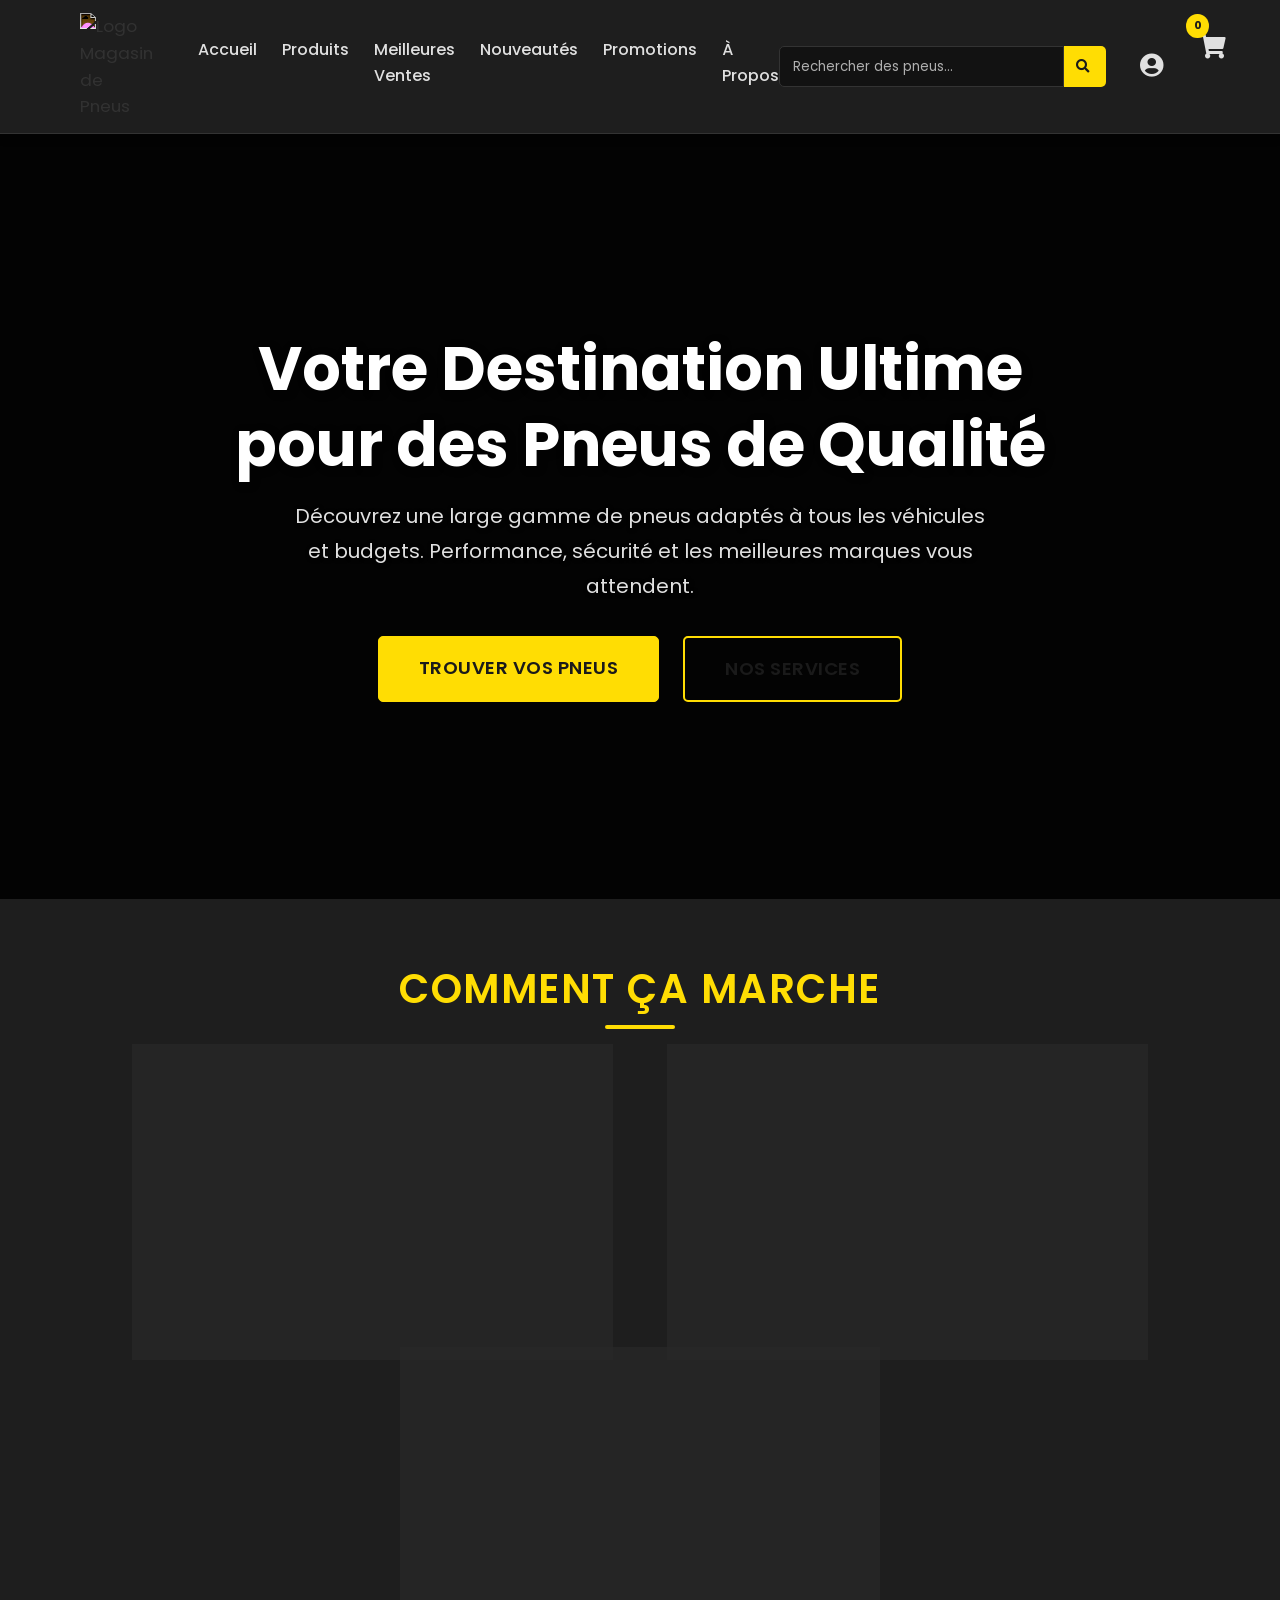
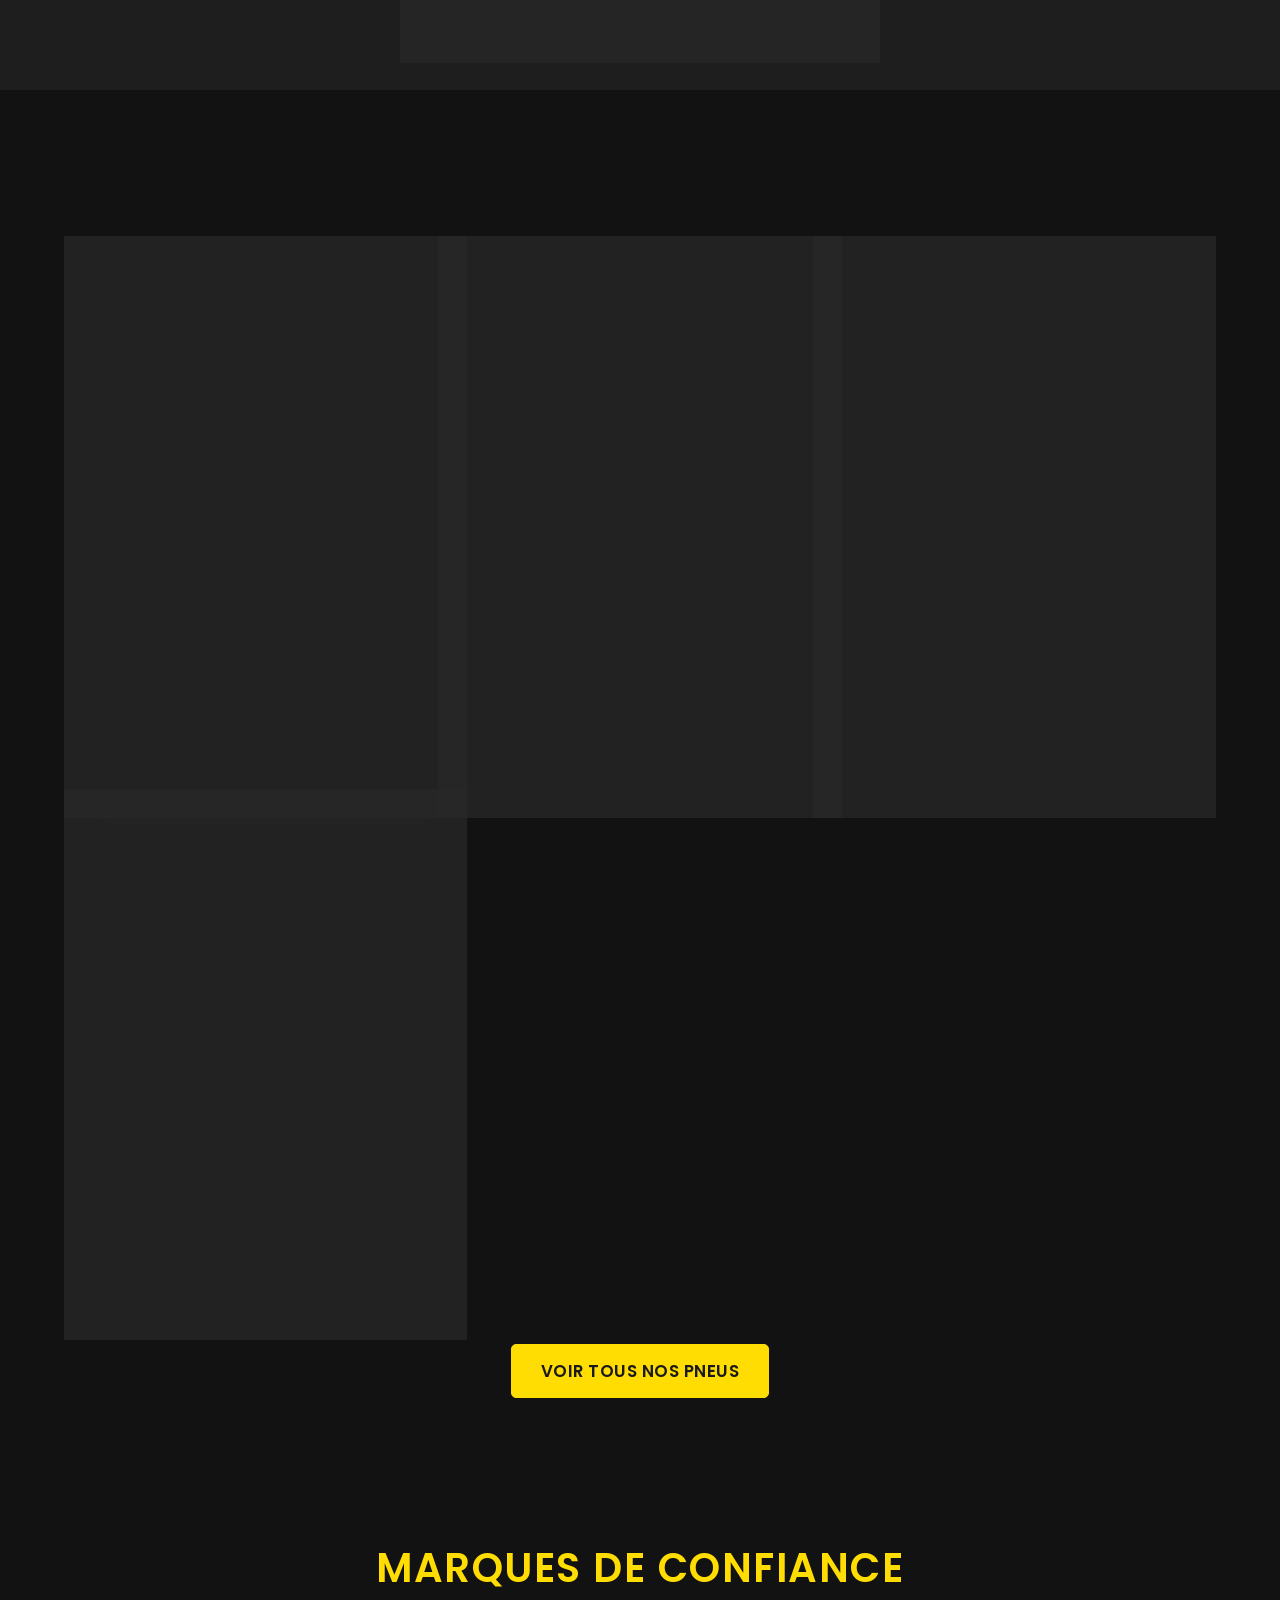
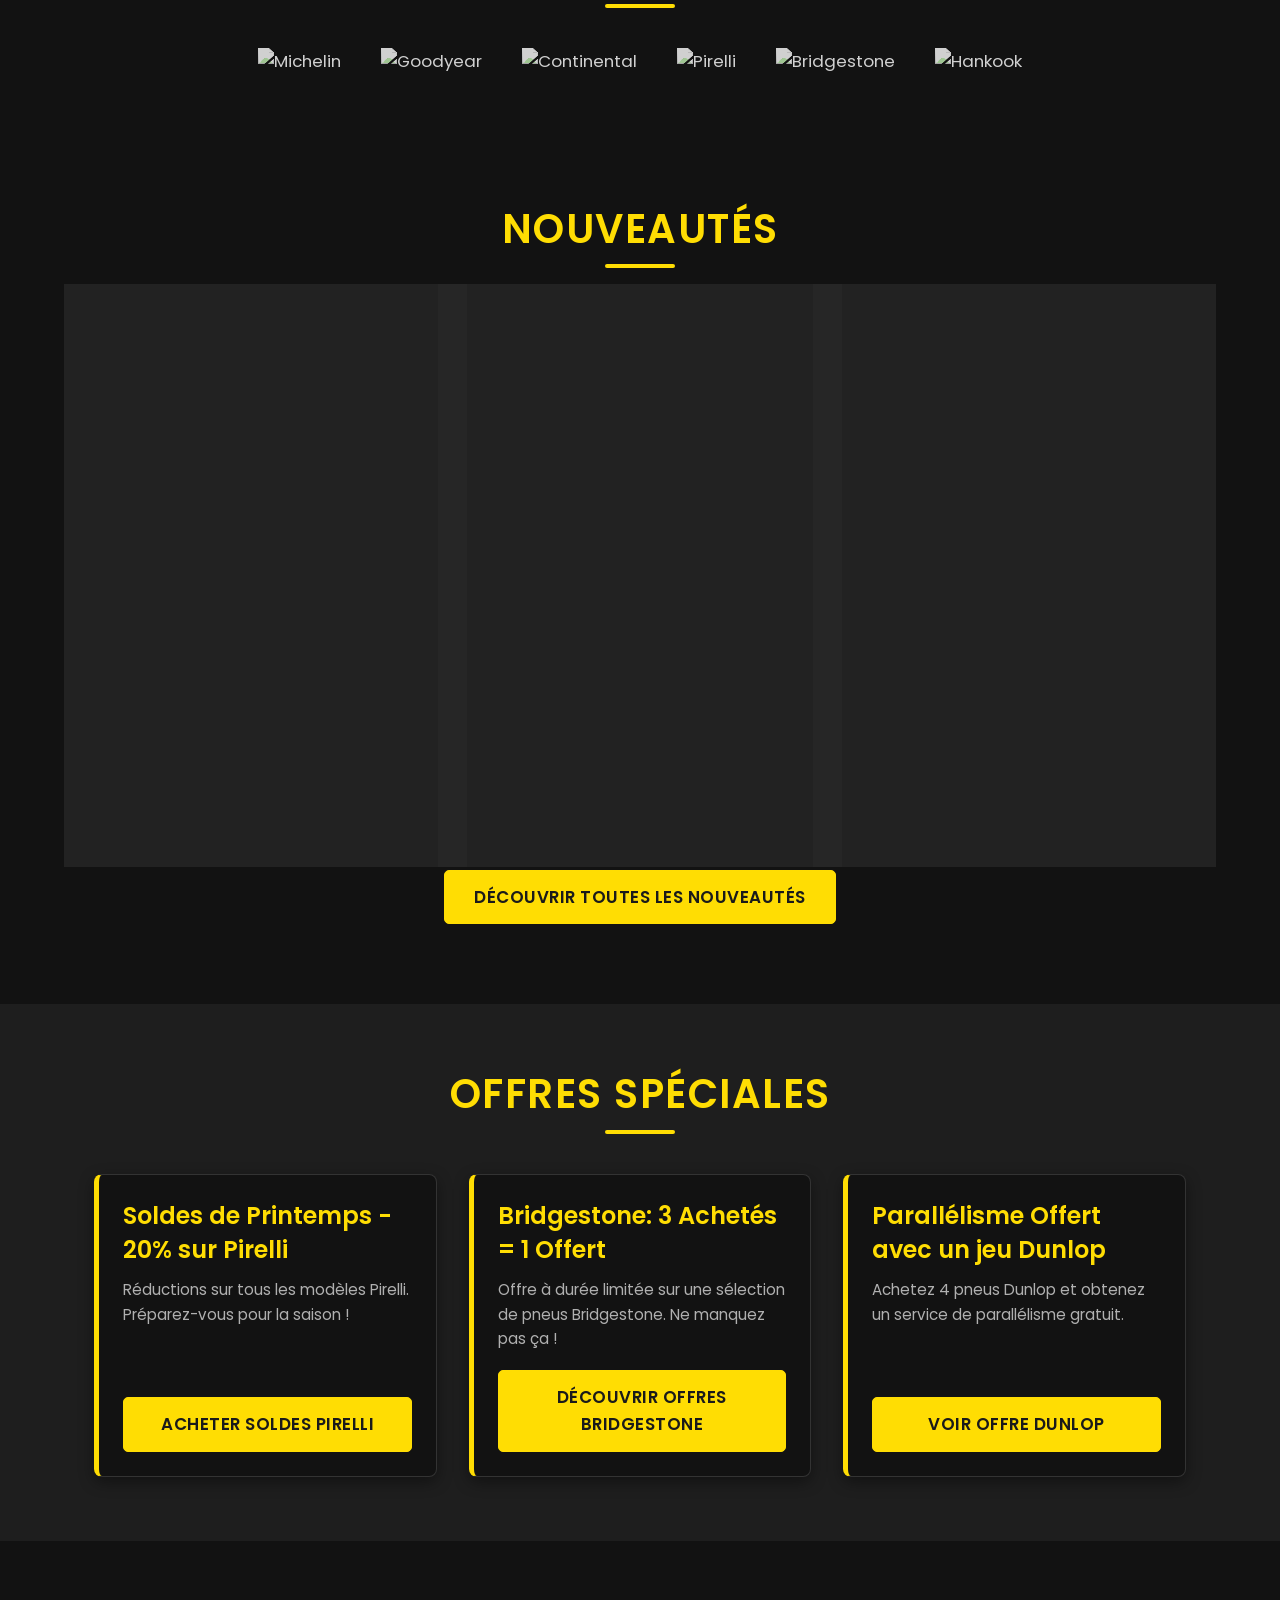
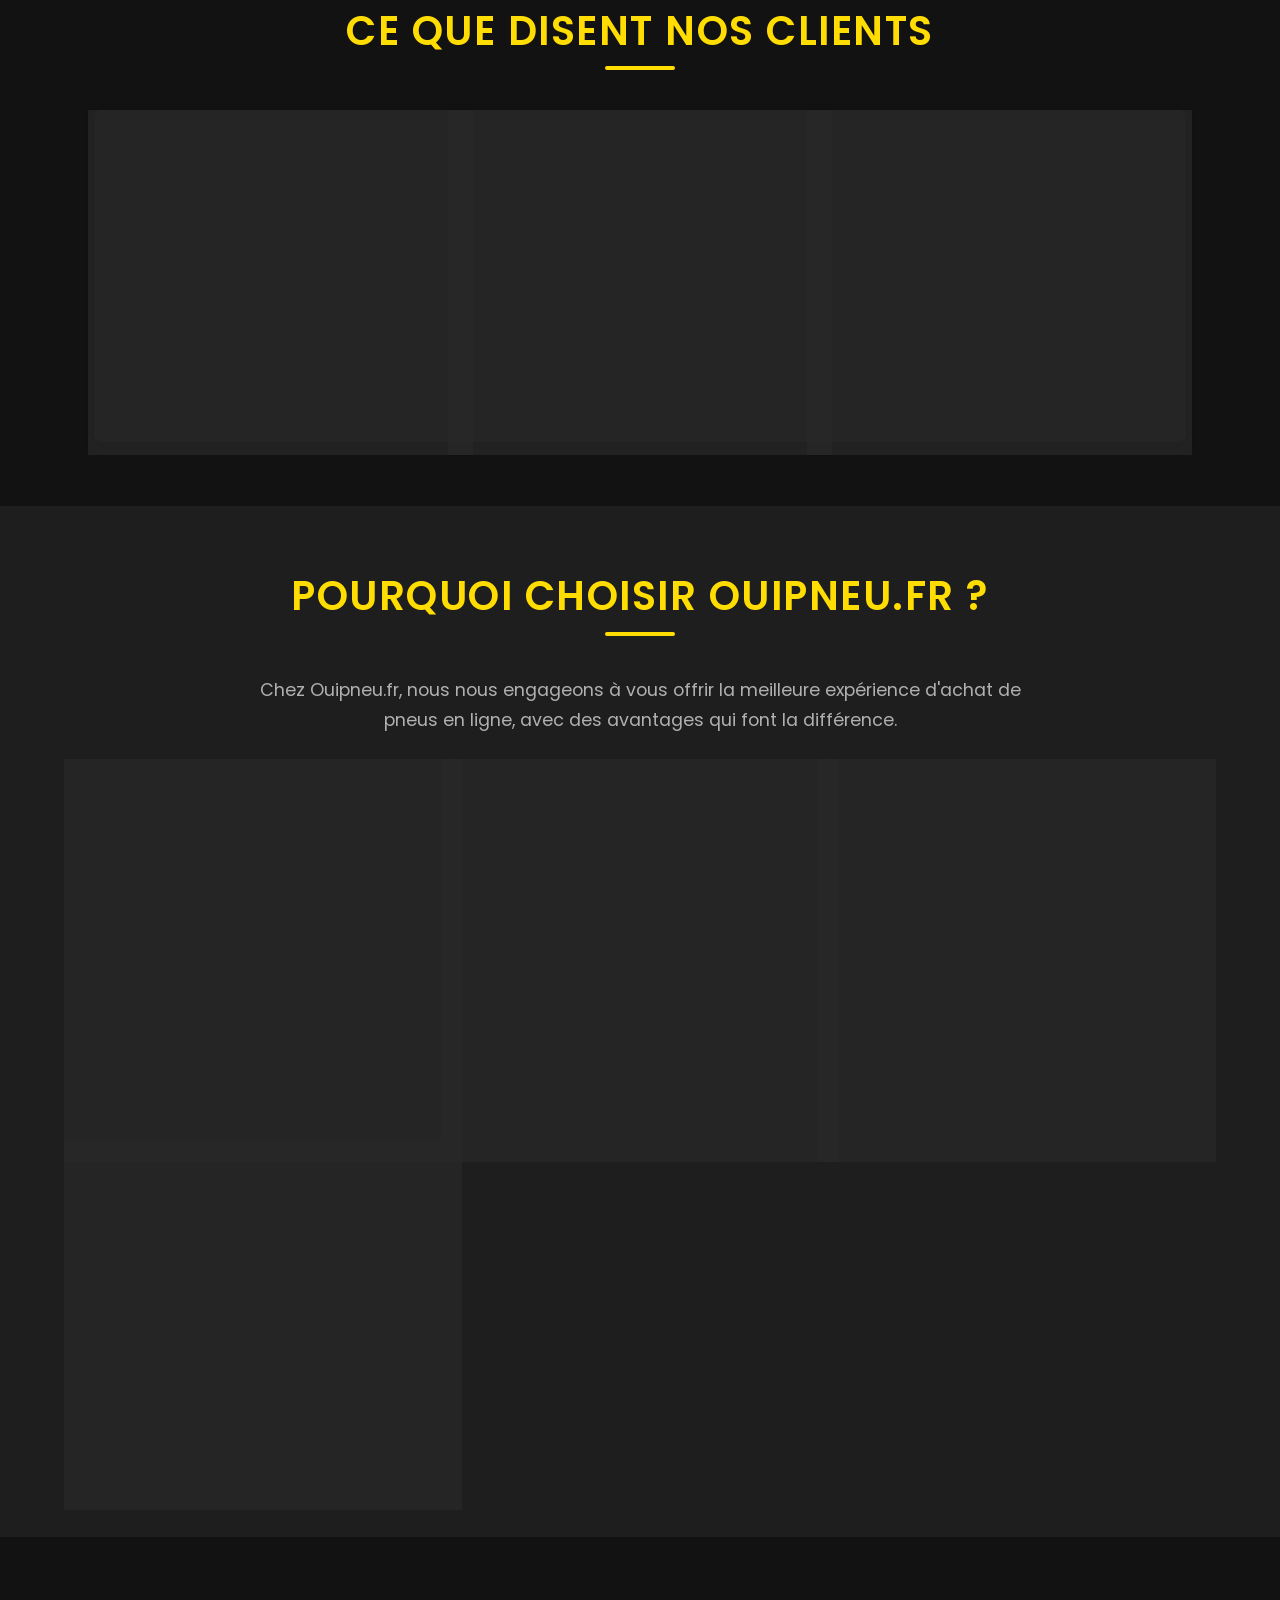
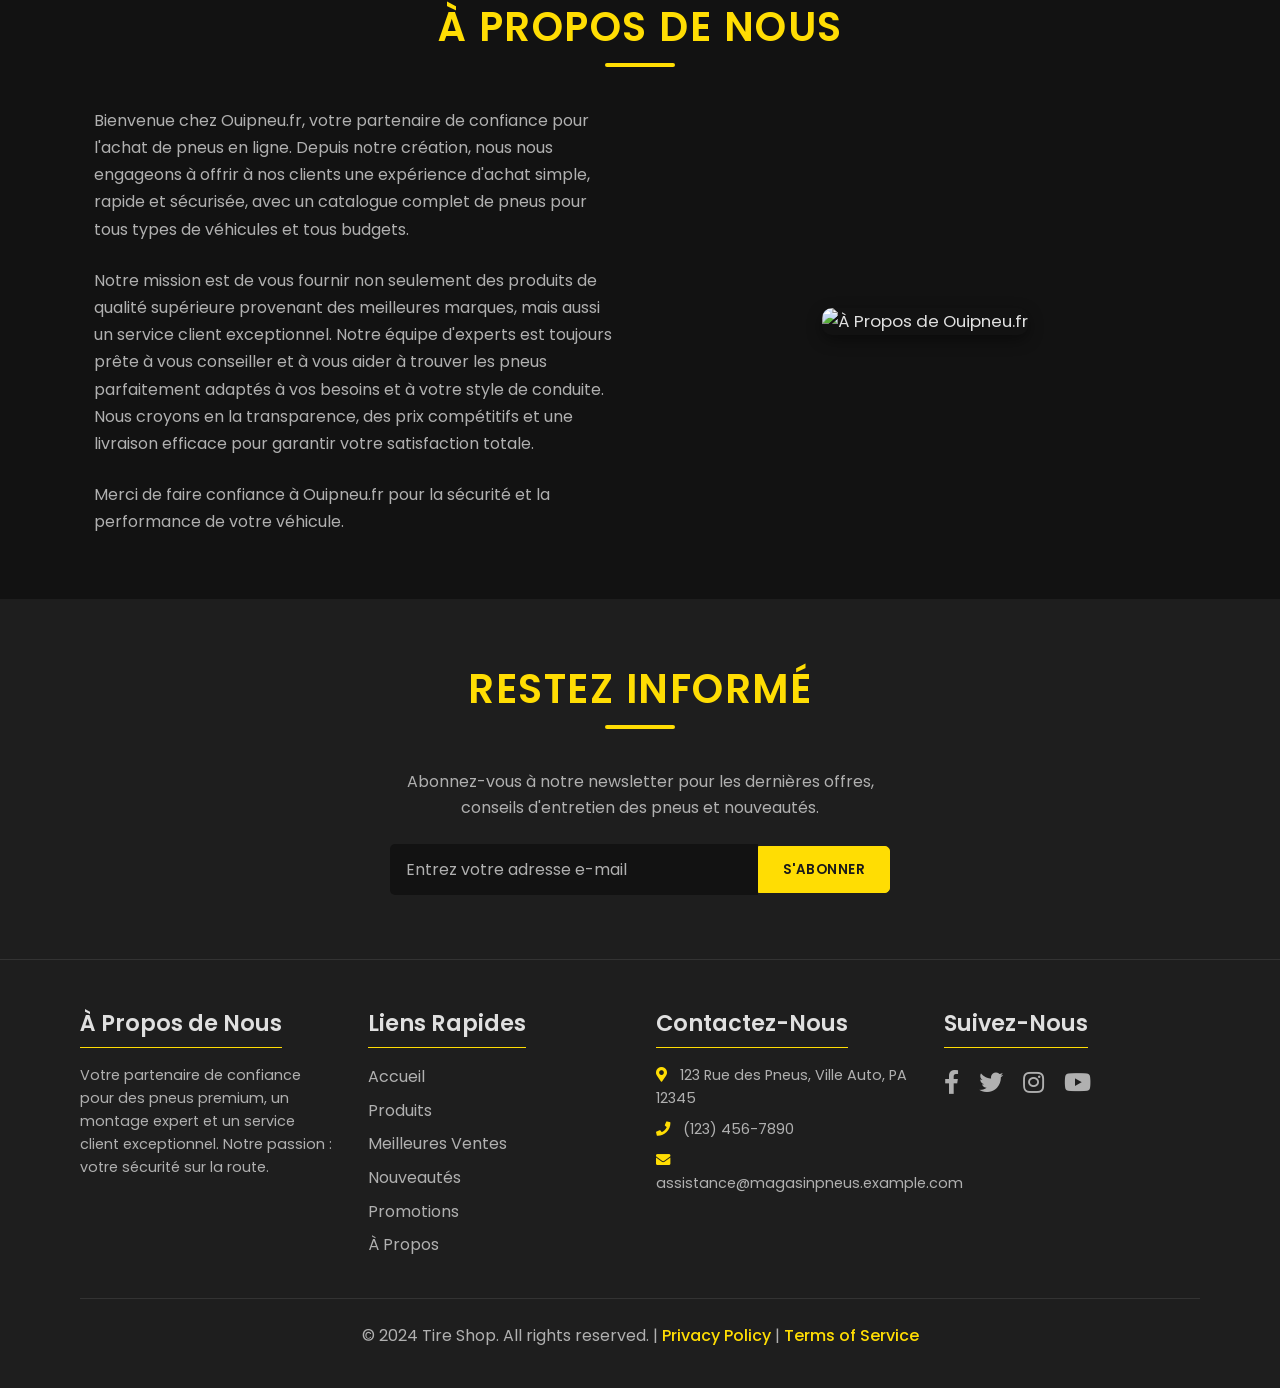
==== commit 6548cc06: "feat: Implement basic user dashboard This commit introduces a new user dashboard page (`dashboard.ht" ====
--- a/index.html
+++ b/index.html
@@ -33,6 +33,9 @@
             <input type="search" placeholder="Rechercher des pneus...">
             <button type="submit" aria-label="Rechercher"><i class="fas fa-search"></i></button>
                 </form>
+                <div class="account-icon"> <!-- New div for account icon -->
+                    <a href="dashboard.html" aria-label="Mon Compte"><i class="fas fa-user-circle"></i></a>
+                </div>
                 <div class="cart-icon">
             <a href="#cart" aria-label="Panier"><i class="fas fa-shopping-cart"></i><span>0</span></a>
                 </div>
--- a/css/style.css
+++ b/css/style.css
@@ -131,12 +131,15 @@
    border-color: var(--accent-primary);
 }
 
+/*
 /* === Filter UI Enhancements - Overrides and Additions (Subtask 24) === */
 
 /* Ensure .product-filters-container keeps its glassmorphism but no text-align center */
+/*
 .product-filters-container {
     /* background-color, backdrop-filter, border, padding, border-radius, margin-bottom, box-shadow should be as set in Subtask 23 */
     /* text-align: initial; /* Explicitly remove center alignment if it was inherited or set */
+/*
 }
 
 #product-filters-form {
@@ -144,6 +147,7 @@
     grid-template-columns: repeat(auto-fit, minmax(250px, 1fr));
     gap: 1.5rem 2rem;
     align-items: start; /* Primary change: align to start */
+/*
 }
 
 .filter-group {
@@ -151,16 +155,20 @@
     flex-direction: column;
     gap: 0.5rem;
     /* min-width: 200px; /* Safeguard, but grid minmax is primary */
+/*
 }
 
 #product-filters-form label { /* General label styling within the form */
+/*
     font-size: 0.9rem;
     color: var(--text-secondary);
     margin-bottom: 0.1rem;
     font-weight: var(--font-weight-medium);
 }
+*/
 
 /* Tire Size Group - Ensuring specific internal layout */
+/*
 .filter-group.tire-size-group {
     /* display: flex; /* Already a flex item from .filter-group if this is nested, but it's a grid item itself */
     /* flex-direction: column; /* Label above row of inputs */
@@ -169,12 +177,14 @@
     /* border: 1px solid var(--border-color); */
     /* padding: 1rem; */
     /* border-radius: var(--border-radius-medium); */
+/*
 }
 
 .filter-group.tire-size-group > label { /* Style for the "Dimensions du Pneu:" label */
     /* font-weight: var(--font-weight-semibold); /* Already handled by general label style if specific enough */
     /* color: var(--text-light); */
     /* margin-bottom: 0.5rem; */
+/*
 }
 
 .tire-size-group .tire-size-inputs-row {
@@ -185,42 +195,62 @@
 }
 
 .tire-size-group .tire-size-inputs-row .filter-group { /* Sub-groups for width/ratio/diameter */
+/*
      flex-grow: 1;
      min-width: 80px;
      /* Reset sub-group specific styling from main .filter-group if any conflicts */
+/*
      padding: 0; border: none; background: none; box-shadow: none;
 }
+*/
 
 /* Select element styling (ensure it's not overridden) */
+/*
 #product-filters-form select {
     /* background-color, color, border, padding, border-radius, font-size, min-width, appearance, background-image etc. should be as set in Subtask 23 */
+/*
 }
 #product-filters-form select:focus {
     /* outline, border-color, box-shadow should be as set in Subtask 23 */
+/*
 }
 .filter-group.tire-size-group select { /* Specific for tire size selects */
+/*
     min-width: 80px; /* Already defined, ensuring it stays */
+/*
     flex-grow: 1; /* Allow them to take space */
-}
-
+/*
+}
+*/
 
 /* Filter Actions */
+/*
 .filter-actions {
     grid-column: 1 / -1; /* Span full width */
+/*
     text-align: right;
     margin-top: 1rem; /* Add space if it's on a new line */
+/*
     align-self: flex-end; /* Ensure it aligns to bottom of grid row if others are taller */
-}
+/*
+}
+*/
 
 /* Reset Button - ensuring .secondary class is effective or use ID for specificity */
+/*
 #reset-filters-button.cta-button.secondary, /* If .secondary is the primary way */
+/*
 #reset-filters-button.cta-button { /* Fallback if .secondary isn't strong enough or not used */
+/*
     background-color: var(--bg-surface-accent, #3a3a3a); /* Define --bg-surface-accent or use fallback */
+/*
     color: var(--text-light);
     border: 1px solid var(--border-color);
     padding: 0.7rem 1.2rem; /* Consistent padding */
+/*
     font-size: 0.95rem;
     text-shadow: none; /* Remove any inherited text shadow from primary CTA */
+/*
 }
 #reset-filters-button.cta-button.secondary:hover,
 #reset-filters-button.cta-button:hover {
@@ -229,22 +259,29 @@
     border-color: var(--accent-primary);
     box-shadow: 0 0 0 2px rgba(255, 221, 3, 0.2);
 }
+*/
 
 /* Responsive for Filters (refinements based on Subtask 24 prompt) */
+/*
 @media (max-width: 992px) { /* Tablet */
+/*
     .tire-size-group .tire-size-inputs-row .filter-group {
         min-width: 70px; /* As per subtask 23 */
+/*
     }
 }
 
 @media (max-width: 576px) { /* Small mobile */
+/*
     #product-filters-form {
         /* grid-template-columns: 1fr; /* Already set */
         /* gap: 1rem; /* Already set */
+/*
     }
     .tire-size-group .tire-size-inputs-row {
         flex-direction: column;
         gap: 1rem; /* Increased from 0.5rem for stacked selects */
+/*
         align-items: stretch;
     }
     .tire-size-group .tire-size-inputs-row .filter-group {
@@ -254,41 +291,55 @@
         text-align: center;
     }
     #reset-filters-button.cta-button.secondary, /* Ensure full width for mobile */
+/*
     #reset-filters-button.cta-button {
         width: 100%;
         padding-top: 0.8rem;
         padding-bottom: 0.8rem;
     }
 }
-
+*/
+
+
+/*
 /* === Product Filter UI Enhancements (Subtask 24) === */
 
 /* Refined Filter Form Styling */
+/*
 #product-filters-form {
     display: grid;
     grid-template-columns: repeat(auto-fit, minmax(250px, 1fr));
     gap: 1.5rem 2rem; /* row-gap column-gap */
+/*
     align-items: start; /* Changed from flex-end to start */
-}
+/*
+}
+*/
 
 /* Ensure .filter-group itself doesn't have conflicting width/max-width */
+/*
 .filter-group {
     /* display: flex; flex-direction: column; gap: 0.4rem; /* Already styled */
     /* min-width: 200px; /* Generally handled by grid's minmax, but can be a safeguard */
-}
+/*
+}
+*/
 
 /* Refined .tire-size-group and its internal row for better responsiveness */
+/*
 .filter-group.tire-size-group {
     /* display: flex; flex-direction: column; gap: 0.5rem; /* From previous subtask, ensure label is above row */
     /* Optional: Border/padding for visual grouping can be kept or removed based on overall look */
     /* border: 1px solid var(--border-color); */
     /* padding: 1rem; */
     /* border-radius: var(--border-radius-medium); */
+/*
 }
 
 .tire-size-group .tire-size-inputs-row {
     display: flex;
     flex-wrap: wrap; /* Allow wrapping on smaller viewports before full stacking */
+/*
     align-items: flex-end;
     gap: 0.75rem;
 }
@@ -296,46 +347,61 @@
 .tire-size-group .tire-size-inputs-row .filter-group {
      flex-grow: 1;
      min-width: 80px; /* Min width for individual size inputs */
-}
+/*
+}
+*/
 
 /* General Label and Select Styling (already defined, ensure they are not overridden by mistake) */
 /* #product-filters-form label { ... } */
 /* #product-filters-form select { ... } */
 
 /* Filter Actions positioning */
+/*
 .filter-actions {
     grid-column: 1 / -1; /* Span full width of the grid */
+/*
     text-align: right;
     margin-top: 1rem; /* Add some space if it's on a new line */
     /* If it should always be at the end of the last "natural" row: */
     /* justify-self: end; align-self: end; grid-column: auto; */
-}
+/*
+}
+*/
 
 /* Responsive adjustments for filter elements */
+/*
 @media (max-width: 992px) { /* Tablet - ensure tire size inputs might wrap but stay in a row if possible */
+/*
     .filter-group.tire-size-group {
         /* Potentially make it span full width if other filters are also full width */
         /* grid-column: 1 / -1; */
+/*
     }
     .tire-size-group .tire-size-inputs-row {
         /* flex-wrap: wrap; /* Already set, good for allowing wrapping */
+/*
     }
      .tire-size-group .tire-size-inputs-row .filter-group {
         min-width: 70px; /* Slightly smaller min-width for tablet */
+/*
     }
 }
 
 
 @media (max-width: 576px) { /* Small mobile - stack tire size inputs */
+/*
     #product-filters-form {
         /* gap: 1rem; /* Already set in previous responsive block */
+/*
     }
     .filter-group.tire-size-group {
         /* padding: 0; border: none; background: none; /* Already set */
+/*
     }
     .tire-size-group .tire-size-inputs-row {
         flex-direction: column;
         gap: 1rem; /* Adjust gap for stacked selects */
+/*
         align-items: stretch;
     }
     .tire-size-group .tire-size-inputs-row .filter-group {
@@ -344,9 +410,12 @@
     .filter-actions {
         text-align: center;
         /* margin-top: 0.5rem; /* Already set */
+/*
     }
     /* #reset-filters-button (and its classes) already has width:100% from previous block */
-}
+/*
+}
+*/
 
 /* Utility class for hiding products via JS */
 .product-hidden {
@@ -355,41 +424,58 @@
 
 /* === Styling for produits.html specific elements === */
 
+/*
 /* Product Filters Container (Previously .product-filters-placeholder) */
+/*
 .product-filters-container {
     background-color: rgba(40, 40, 40, 0.75);
     -webkit-backdrop-filter: blur(10px);
     backdrop-filter: blur(10px);
     border: 1px solid rgba(255, 255, 255, 0.12); /* Slightly more visible border */
+/*
     padding: 2.5rem; /* Increased padding */
+/*
     border-radius: 15px; /* Use var or consistent value like var(--border-radius-large, 15px) */
+/*
     margin-bottom: 3rem;
     box-shadow: 0 8px 25px rgba(0, 0, 0, 0.3); /* Refined shadow */
     /* text-align: center; /* Removed as form elements will align themselves */
-}
+/*
+}
+*/
 
 /* Remove old placeholder p styling if it was too specific or add general one */
+/*
 .product-filters-container p { /* For the placeholder text if still used */
+/*
     margin: 0;
     color: var(--text-secondary);
     font-style: italic;
 }
+*/
 
 /* Filter Form Styling */
+/*
 #product-filters-form {
     display: grid;
     grid-template-columns: repeat(auto-fit, minmax(250px, 1fr)); /* Responsive grid columns */
+/*
     gap: 1.5rem 2rem; /* Row gap, Column gap */
+/*
     align-items: start; /* Changed from flex-end to prevent vertical shifts */
+/*
 }
 
 .filter-group {
     display: flex;
     flex-direction: column;
     gap: 0.4rem; /* Smaller gap for label & select */
-}
+/*
+}
+*/
 
 /* Special styling for the tire size group container */
+/*
 .filter-group.tire-size-group {
     /* This group itself is a grid item in the main form */
     /* Optional: Add border/bg to visually group these further, if not done by sub-groups */
@@ -398,17 +484,22 @@
     /* border-radius: var(--border-radius-medium); */
     /* background-color: rgba(0,0,0,0.03); */
     /* The label "Dimensions du Pneu:" is part of this flex column */
+/*
 }
 
 .tire-size-group > label { /* Label for "Dimensions du Pneu" */
+/*
     font-weight: var(--font-weight-semibold); /* Make it more prominent */
+/*
     color: var(--text-light);
     margin-bottom: 0.5rem; /* Space before the row of inputs */
+/*
 }
 
 .tire-size-group .tire-size-inputs-row {
     display: flex;
     flex-wrap: nowrap; /* Try to keep them in a row */
+/*
     align-items: flex-end;
     gap: 0.75rem;
 }
@@ -416,11 +507,15 @@
 .tire-size-group .tire-size-inputs-row .filter-group {
      flex-grow: 1;
      min-width: 70px; /* Narrower for size components */
-}
+/*
+}
+*/
 
 /* General Label and Select Styling within the form */
+/*
 #product-filters-form label {
     font-size: 0.85rem; /* Slightly smaller label */
+/*
     color: var(--text-secondary);
     margin-bottom: 0;
     font-weight: var(--font-weight-medium);
@@ -429,11 +524,14 @@
 
 #product-filters-form select {
     background-color: var(--bg-dark); /* Consistent dark background */
+/*
     color: var(--text-light);
     border: 1px solid var(--border-color);
     padding: 0.7rem 1rem; /* Increased padding for better touch targets */
+/*
     border-radius: var(--border-radius-small, 5px);
     font-size: 1rem; /* Standard font size for readability */
+/*
     min-width: 160px;
     appearance: none;
     -webkit-appearance: none;
@@ -441,78 +539,99 @@
     background-image: url("data:image/svg+xml,%3Csvg xmlns='http://www.w3.org/2000/svg' width='16' height='16' fill='%23e0e0e0' viewBox='0 0 16 16'%3E%3Cpath fill-rule='evenodd' d='M1.646 4.646a.5.5 0 0 1 .708 0L8 10.293l5.646-5.647a.5.5 0 0 1 .708.708l-6 6a.5.5 0 0 1-.708 0l-6-6a.5.5 0 0 1 0-.708z'/%3E%3C/svg%3E");
     background-repeat: no-repeat;
     background-position: right 0.8rem center; /* Adjusted position */
+/*
     background-size: 0.9em; /* Adjusted size */
+/*
     cursor: pointer;
 }
 #product-filters-form select:focus {
     outline: none;
     border-color: var(--accent-primary);
     box-shadow: 0 0 0 3px rgba(255, 221, 3, 0.3); /* Adjusted glow */
+/*
 }
 
 .filter-actions {
     grid-column: 1 / -1; /* Span full width */
+/*
     text-align: right;
     margin-top: 1rem;
 }
 
 #reset-filters-button.cta-button.secondary { /* Assuming .secondary modifies .cta-button */
+/*
     background-color: var(--bg-surface); /* Different bg for secondary */
+/*
     color: var(--text-light);
     border: 1px solid var(--border-color);
     padding: 0.7rem 1.5rem; /* Match select height */
+/*
     font-size: 1rem; /* Match select font size */
+/*
 }
 #reset-filters-button.cta-button.secondary:hover {
     background-color: var(--border-color); /* Darken on hover */
+/*
     color: var(--text-light);
 }
-
+*/
 
 /* Responsive for Filters */
+/*
 @media (max-width: 767px) { /* Tablet and smaller */
+/*
     #product-filters-form {
         gap: 1.25rem;
     }
     .filter-group.tire-size-group {
         /* If it needs to span full width on tablet before stacking internally */
         /* grid-column: 1 / -1; */
+/*
     }
     .tire-size-group .tire-size-inputs-row {
         flex-wrap: wrap; /* Allow select boxes to wrap if needed */
+/*
     }
     .tire-size-group .tire-size-inputs-row .filter-group {
         min-width: calc(33.333% - 0.75rem); /* Aim for 3 per row on tablet if space */
+/*
     }
 }
 
 @media (max-width: 576px) { /* Small mobile */
+/*
     .product-filters-container {
         padding: 1.5rem; /* Reduce padding on small screens */
+/*
     }
     #product-filters-form {
         grid-template-columns: 1fr; /* Stack all groups */
+/*
         gap: 1rem;
     }
     .filter-group.tire-size-group {
         padding: 0; /* Remove padding if any was added for grouping border */
+/*
         border: none;
         background: none;
     }
     .tire-size-group .tire-size-inputs-row {
         flex-direction: column;
         gap: 1rem; /* Increased gap for stacked selects */
+/*
         align-items: stretch;
     }
     .tire-size-group .tire-size-inputs-row .filter-group {
         min-width: 100%;
     }
     #product-filters-form select { /* Make all selects full width when stacked */
+/*
         min-width: 100%;
     }
     .filter-actions {
         text-align: center;
         margin-top: 0.5rem; /* Reduce top margin */
+/*
     }
     #reset-filters-button.cta-button.secondary {
         width: 100%;
@@ -520,6 +639,8 @@
         padding-bottom: 0.8rem;
     }
 }
+*/
+/* End of commented out section for specific product page filters */
 
 
 /* Optional: If product page title needs specific adjustments */
@@ -1150,11 +1271,12 @@
 #main-header .header-actions {
     display: flex;
     align-items: center;
+    gap: 0.8rem; /* Ensure there's some gap between items */
 }
 
 #main-header .search-bar {
     display: flex;
-    margin-right: 1.5rem;
+    margin-right: 0.8rem; /* Adjust if current 1.5rem is too much with new icon */
 }
 
 #main-header .search-bar input[type="search"] {
@@ -2493,3 +2615,589 @@
     transform: translateY(-5px);
     box-shadow: 0 10px 22px rgba(0,0,0,0.3);
 }
+
+/* === New Product Filters CSS === */
+.product-filters-container {
+    background-color: rgba(40, 40, 40, 0.75); /* From existing style */
+    -webkit-backdrop-filter: blur(10px); /* From existing style */
+    backdrop-filter: blur(10px); /* From existing style */
+    border: 1px solid rgba(255, 255, 255, 0.12); /* From existing style */
+    padding: 2rem; /* Adjusted padding */
+    border-radius: 12px; /* Consistent border radius */
+    margin-bottom: 3rem; /* From existing style */
+    box-shadow: 0 8px 25px rgba(0, 0, 0, 0.3); /* From existing style */
+}
+
+#product-filters-form {
+    display: grid;
+    grid-template-columns: repeat(auto-fit, minmax(220px, 1fr)); /* Adjusted minmax for potentially more columns */
+    gap: 1.5rem 1.25rem; /* row-gap column-gap */
+    align-items: start; /* Align items to the start of their grid area */
+}
+
+.filter-group {
+    display: flex;
+    flex-direction: column;
+    gap: 0.5rem; /* Space between label and select/content */
+}
+
+#product-filters-form label { /* General label styling within the form */
+    font-size: 0.9rem;
+    color: var(--text-secondary);
+    margin-bottom: 0.1rem;
+    font-weight: var(--font-weight-medium);
+}
+
+#product-filters-form select,
+#product-filters-form input[type="text"], /* If any text inputs were to be added */
+#product-filters-form input[type="number"] { /* If any number inputs were to be added */
+    background-color: var(--bg-dark);
+    color: var(--text-light);
+    border: 1px solid var(--border-color);
+    padding: 0.75rem 1rem; /* Consistent padding */
+    border-radius: var(--border-radius-small, 5px);
+    font-size: 0.95rem;
+    width: 100%; /* Make selects take full width of their grid cell */
+    box-sizing: border-box; /* Include padding and border in the element's total width and height */
+    appearance: none;
+    -webkit-appearance: none;
+    -moz-appearance: none;
+    background-image: url("data:image/svg+xml,%3Csvg xmlns='http://www.w3.org/2000/svg' width='16' height='16' fill='%23e0e0e0' viewBox='0 0 16 16'%3E%3Cpath fill-rule='evenodd' d='M1.646 4.646a.5.5 0 0 1 .708 0L8 10.293l5.646-5.647a.5.5 0 0 1 .708.708l-6 6a.5.5 0 0 1-.708 0l-6-6a.5.5 0 0 1 0-.708z'/%3E%3C/svg%3E");
+    background-repeat: no-repeat;
+    background-position: right 0.8rem center;
+    background-size: 0.9em;
+    cursor: pointer;
+}
+
+#product-filters-form select:focus {
+    outline: none;
+    border-color: var(--accent-primary);
+    box-shadow: 0 0 0 3px rgba(255, 221, 3, 0.3);
+}
+
+.filter-group.tire-size-group {
+    /* This group might span multiple columns if its content is wider,
+       or we can force it to behave like other .filter-groups if preferred.
+       Let's make it a bit wider by default on larger screens. */
+    /* grid-column: span 2; /* Example: Make it take up two columns in the grid */ /* REMOVED */
+}
+
+.filter-group.tire-size-group > label { /* The main "Dimensions du Pneu:" label */
+    font-weight: var(--font-weight-semibold);
+    color: var(--text-light);
+    /* margin-bottom is already handled by .filter-group gap or general label margin */
+}
+
+.tire-size-inputs-row {
+    display: grid;
+    grid-template-columns: repeat(3, 1fr); /* Three equal columns for width, ratio, diameter */
+    gap: 0.75rem; /* Gap between the select elements */
+    align-items: end; /* Align items to the bottom, useful if labels have different heights */
+}
+
+.tire-size-inputs-row .filter-group {
+    /* Sub-filter groups within the row. Reset any specific width/min-width if needed,
+       as they are now grid items within .tire-size-inputs-row. */
+    gap: 0.25rem; /* Smaller gap between sub-label and its select */
+}
+/* Selects inside tire-size-inputs-row will inherit general select styling, including width: 100% of their cell */
+
+.filter-group.features-filter-group {
+    /* This group can be a standard column or span if it has many options */
+    /* grid-column: span 1; /* Default, will take one column */
+    /* If it needs more space, e.g., grid-column: span 2; */
+}
+
+.features-filter-group .filter-group-title { /* Label "Caractéristiques:" */
+    font-weight: var(--font-weight-semibold);
+    color: var(--text-light);
+    /* margin-bottom: 0.75rem; /* Already styled in existing CSS, ensure it's not overridden or remove if new gap handles it */
+}
+/* The .checkbox-option styles should be preserved from the original CSS.
+   Ensure they are not commented out or are re-added if they were. */
+
+.filter-actions {
+    grid-column: 1 / -1; /* Make the actions container span all columns of the form grid */
+    display: flex;
+    justify-content: flex-end; /* Align button to the right */
+    margin-top: 1rem; /* Space above the button */
+}
+
+#reset-filters-button.cta-button.secondary {
+    background-color: var(--bg-surface-accent, #3a3a3a);
+    color: var(--text-light);
+    border: 1px solid var(--border-color);
+    padding: 0.75rem 1.5rem; /* Match select height */
+    font-size: 0.95rem;
+    text-shadow: none;
+}
+#reset-filters-button.cta-button.secondary:hover {
+    background-color: var(--border-color);
+    color: var(--text-light);
+    border-color: var(--accent-primary);
+}
+
+/* === Responsive Product Filters === */
+@media (max-width: 992px) {
+    #product-filters-form {
+        grid-template-columns: repeat(auto-fit, minmax(200px, 1fr)); /* Allow slightly smaller base column size */
+        gap: 1.25rem 1rem; /* Adjust gaps */
+    }
+
+    /* REMOVED .filter-group.tire-size-group { grid-column: span 1; } as it's now default flow */
+
+    .tire-size-inputs-row {
+        /* If the 3 selects (width, ratio, diameter) become too cramped, stack them.
+           For now, let's assume they fit or wrap if auto-fit is used on their parent.
+           If explicit stacking is needed:
+           grid-template-columns: 1fr;
+        */
+    }
+}
+
+@media (max-width: 767px) {
+    .product-filters-container {
+        padding: 1.5rem; /* Reduce padding on small screens */
+    }
+
+    #product-filters-form {
+        grid-template-columns: 1fr; /* Stack all filter groups into a single column */
+        gap: 1rem; /* Adjust gap for stacked items */
+    }
+
+    .filter-group.tire-size-group {
+        grid-column: 1 / -1; /* Ensure it spans the single column */
+    }
+
+    .tire-size-inputs-row {
+        grid-template-columns: 1fr; /* Stack width, ratio, diameter selects */
+        gap: 1rem; /* Gap between stacked selects */
+    }
+
+    .filter-actions {
+        justify-content: center; /* Center the reset button */
+        margin-top: 0.5rem;
+    }
+
+    #reset-filters-button.cta-button.secondary {
+        width: 100%; /* Make reset button full width */
+        max-width: 320px; /* Optional: max-width for the button */
+        padding-top: 0.8rem;
+        padding-bottom: 0.8rem;
+    }
+}
+
+@media (max-width: 480px) {
+    .product-filters-container {
+        padding: 1rem;
+    }
+
+    #product-filters-form label {
+        font-size: 0.85rem;
+    }
+
+    #product-filters-form select,
+    #reset-filters-button.cta-button.secondary {
+        font-size: 0.9rem; /* Adjust font size of inputs and button */
+        padding: 0.7rem 0.9rem;
+    }
+     .tire-size-inputs-row {
+        gap: 0.75rem; /* Slightly smaller gap for very small screens */
+    }
+}
+
+/* === Product Detail Page Styles === */
+#product-detail-section .section-title { /* If a main title for the section is added */
+    margin-bottom: 2.5rem;
+}
+
+.product-detail-layout {
+    display: grid;
+    grid-template-columns: 1fr; /* Single column by default for mobile */
+    gap: 2rem; /* Gap between image and info on mobile, or columns on desktop */
+}
+
+@media (min-width: 768px) { /* Tablet and above */
+    .product-detail-layout {
+        grid-template-columns: 2fr 3fr; /* Two columns: image smaller than info */
+        gap: 2.5rem;
+    }
+}
+
+@media (min-width: 992px) { /* Desktop */
+    .product-detail-layout {
+        gap: 3.5rem; /* Wider gap for desktop */
+        align-items: flex-start; /* Important for sticky positioning */
+    }
+
+    .product-detail-image-column {
+        position: -webkit-sticky; /* For Safari */
+        position: sticky;
+        top: 100px; /* Adjust this value as needed - consider header height + some padding */
+        max-height: calc(100vh - 120px); /* Example: top offset + some bottom space */
+        overflow-y: auto; /* If the content of the column itself needs to scroll */
+    }
+}
+
+/* Account Icon in Header */
+#main-header .account-icon a {
+    color: var(--text-light);
+    font-size: 1.5rem; /* Similar to cart icon */
+    padding: 0.5rem; /* Add some padding for hover effect */
+    border-radius: 50%; /* Make it circular for a nice hover effect */
+    transition: background-color 0.3s ease, color 0.3s ease, transform 0.3s ease;
+    display: inline-block; /* Ensure padding and transform work well */
+}
+
+#main-header .account-icon a:hover,
+#main-header .account-icon a:focus {
+    color: var(--accent-primary); /* Highlight with accent color on hover */
+    background-color: rgba(255, 255, 255, 0.05); /* Subtle background highlight */
+    /* transform: scale(1.1); /* Optional: slight scale effect */
+}
+
+.product-detail-image-column .product-image-gallery {
+    background-color: var(--bg-surface); /* Similar to product cards */
+    border-radius: var(--border-radius-large, 10px);
+    padding: 1rem;
+    box-shadow: 0 5px 15px var(--shadow-color);
+    text-align: center; /* Center image if it's smaller */
+}
+
+.product-detail-image-column #main-product-image {
+    max-width: 100%;
+    height: auto;
+    border-radius: var(--border-radius-medium, 8px);
+    object-fit: cover;
+}
+
+/* Optional: Styles for thumbnails if added later
+.product-image-thumbnails {
+    display: flex;
+    gap: 0.5rem;
+    margin-top: 1rem;
+    justify-content: center;
+}
+.product-image-thumbnails img {
+    width: 80px;
+    height: 80px;
+    object-fit: cover;
+    border-radius: var(--border-radius-small, 4px);
+    cursor: pointer;
+    border: 2px solid transparent;
+    transition: border-color 0.3s ease;
+}
+.product-image-thumbnails img:hover,
+.product-image-thumbnails img.active-thumbnail {
+    border-color: var(--accent-primary);
+}
+*/
+
+.product-detail-info-column .product-title {
+    font-size: 2.2rem;
+    font-weight: var(--font-weight-bold);
+    color: var(--text-light);
+    margin-bottom: 0.75rem;
+    line-height: 1.3;
+}
+
+.product-detail-info-column .product-meta-info {
+    display: flex;
+    flex-wrap: wrap;
+    gap: 0.5rem 1.5rem; /* row and column gap */
+    font-size: 0.9rem;
+    color: var(--text-secondary);
+    margin-bottom: 1.25rem;
+}
+
+.product-detail-info-column .product-meta-info .meta-brand strong,
+.product-detail-info-column .product-meta-info .meta-availability strong {
+    color: var(--text-light);
+    font-weight: var(--font-weight-medium);
+}
+
+.product-detail-info-column .product-price {
+    font-size: 2rem;
+    font-weight: var(--font-weight-bold);
+    color: var(--accent-primary);
+    margin-bottom: 1.5rem;
+}
+
+.product-detail-info-column .section-subtitle { /* For "Description", "Caractéristiques" */
+    font-size: 1.4rem;
+    font-weight: var(--font-weight-semibold);
+    color: var(--text-light);
+    margin-top: 2rem;
+    margin-bottom: 0.75rem;
+    border-bottom: 1px solid var(--border-color);
+    padding-bottom: 0.5rem;
+}
+.product-detail-info-column .product-description p {
+    font-size: 1rem;
+    line-height: 1.7;
+    color: var(--text-secondary);
+    margin-bottom: 1rem;
+}
+
+.product-detail-info-column .product-specifications ul {
+    list-style: none;
+    padding-left: 0;
+    font-size: 0.95rem;
+}
+
+.product-detail-info-column .product-specifications li {
+    padding: 0.5rem 0;
+    border-bottom: 1px solid var(--bg-surface); /* Subtle separator */
+    display: flex;
+    justify-content: space-between;
+    color: var(--text-secondary);
+}
+.product-detail-info-column .product-specifications li:last-child {
+    border-bottom: none;
+}
+.product-detail-info-column .product-specifications .spec-value {
+    color: var(--text-light);
+    font-weight: var(--font-weight-medium);
+}
+
+.product-detail-info-column .product-actions {
+    margin-top: 2.5rem;
+    padding-top: 1.5rem;
+    border-top: 1px solid var(--border-color);
+    display: flex;
+    flex-wrap: wrap; /* Allow wrapping on smaller screens */
+    align-items: center;
+    gap: 1.5rem;
+}
+
+.product-detail-info-column .quantity-selector {
+    display: flex;
+    align-items: center;
+    gap: 0.75rem;
+}
+
+.product-detail-info-column .quantity-selector label {
+    font-size: 0.95rem;
+    color: var(--text-secondary);
+    margin-bottom: 0; /* Override default p margin if label is p */
+}
+
+.product-detail-info-column .quantity-selector input[type="number"] {
+    width: 70px;
+    padding: 0.6rem 0.5rem;
+    font-size: 1rem;
+    text-align: center;
+    background-color: var(--bg-dark);
+    color: var(--text-light);
+    border: 1px solid var(--border-color);
+    border-radius: var(--border-radius-small, 5px);
+}
+.product-detail-info-column .quantity-selector input[type="number"]:focus {
+    border-color: var(--accent-primary);
+    outline: none;
+    box-shadow: 0 0 0 2px rgba(255, 221, 3, 0.2);
+}
+
+.product-detail-info-column .add-to-cart-button {
+    /* .cta-button styles are already applied */
+    padding: 0.8rem 1.8rem; /* Ensure consistent padding */
+    font-size: 1rem; /* Ensure consistent font size */
+    display: inline-flex;
+    align-items: center;
+    gap: 0.5rem;
+}
+.product-detail-info-column .add-to-cart-button i {
+    margin-right: 0.2em; /* Adjust icon spacing if needed */
+}
+
+/* Responsive adjustments for product detail text */
+@media (max-width: 767px) {
+    .product-detail-info-column .product-title {
+        font-size: 1.8rem;
+    }
+    .product-detail-info-column .product-price {
+        font-size: 1.6rem;
+    }
+    .product-detail-info-column .section-subtitle {
+        font-size: 1.2rem;
+    }
+    .product-detail-info-column .product-actions {
+        flex-direction: column; /* Stack quantity and button */
+        align-items: stretch; /* Make children full width */
+    }
+    .product-detail-info-column .add-to-cart-button {
+        width: 100%;
+        justify-content: center; /* Center text and icon in button */
+    }
+}
+
+/* === Dashboard Page Styles === */
+#dashboard-section .page-title { /* e.g., "Mon Compte" */
+    /* text-align: center; /* Already inline styled, but can be made permanent */
+    /* margin-bottom: 2rem; /* Already inline styled */
+    font-size: 2.4rem; /* Example size */
+    color: var(--text-light);
+    font-weight: var(--font-weight-semibold);
+}
+
+.dashboard-layout {
+    display: flex;
+    flex-direction: column; /* Mobile-first: stack sidebar and content */
+    gap: 2rem;
+    margin-top: 1.5rem;
+}
+
+.dashboard-sidebar {
+    background-color: var(--bg-surface);
+    padding: 1.5rem;
+    border-radius: var(--border-radius-medium, 8px);
+    box-shadow: 0 4px 10px var(--shadow-color);
+}
+
+.dashboard-nav ul {
+    list-style: none;
+    padding: 0;
+    margin: 0;
+}
+
+.dashboard-nav .dashboard-nav-item {
+    display: flex;
+    align-items: center;
+    gap: 0.75rem;
+    padding: 0.85rem 1rem;
+    color: var(--text-secondary);
+    text-decoration: none;
+    border-radius: var(--border-radius-small, 5px);
+    margin-bottom: 0.5rem;
+    transition: background-color 0.3s ease, color 0.3s ease;
+    font-weight: var(--font-weight-medium);
+}
+
+.dashboard-nav .dashboard-nav-item i {
+    width: 20px; /* Fixed width for icons for alignment */
+    text-align: center;
+    color: var(--text-secondary); /* Default icon color */
+    transition: color 0.3s ease;
+}
+
+.dashboard-nav .dashboard-nav-item:hover {
+    background-color: rgba(255, 221, 3, 0.1); /* Light yellow hover */
+    color: var(--accent-primary-text-hover, var(--accent-primary));
+}
+.dashboard-nav .dashboard-nav-item:hover i {
+    color: var(--accent-primary);
+}
+
+.dashboard-nav .dashboard-nav-item.is-active {
+    background-color: var(--accent-primary);
+    color: var(--text-on-accent);
+    font-weight: var(--font-weight-semibold);
+    box-shadow: 0 2px 5px rgba(255, 221, 3, 0.2);
+}
+.dashboard-nav .dashboard-nav-item.is-active i {
+    color: var(--text-on-accent);
+}
+
+
+.dashboard-content {
+    background-color: var(--bg-surface);
+    padding: 1.5rem 2rem; /* More horizontal padding for content */
+    border-radius: var(--border-radius-medium, 8px);
+    box-shadow: 0 4px 10px var(--shadow-color);
+    flex-grow: 1; /* Takes remaining space if in a flex row (desktop) */
+}
+
+.dashboard-content-section {
+    display: none; /* Hidden by default */
+    animation: fadeInSlideUp 0.5s ease-out forwards; /* Re-use existing animation */
+}
+
+.dashboard-content-section.is-active {
+    display: block; /* Show active section */
+}
+
+.dashboard-content-section h2 {
+    font-size: 1.8rem;
+    color: var(--accent-primary);
+    margin-bottom: 1.5rem;
+    padding-bottom: 0.5rem;
+    border-bottom: 1px solid var(--border-color);
+}
+
+.dashboard-content-section p {
+    margin-bottom: 1rem;
+    line-height: 1.7;
+}
+
+/* Placeholder content styling (optional, for visual feedback) */
+.dashboard-content-section .placeholder-content {
+    text-align: center;
+    padding: 2rem;
+    border: 2px dashed var(--border-color);
+    border-radius: var(--border-radius-small);
+    margin-top: 1rem;
+    color: var(--text-secondary);
+}
+.dashboard-content-section .placeholder-content i {
+    display: block;
+    margin-top: 1rem;
+}
+.dashboard-content-section .placeholder-content .cta-button.secondary {
+    margin-top: 1rem;
+}
+
+
+/* Placeholder form styling in "Détails du compte" */
+.placeholder-form .form-group {
+    margin-bottom: 1.5rem;
+}
+.placeholder-form .form-group label {
+    display: block;
+    font-size: 0.9rem;
+    color: var(--text-secondary);
+    margin-bottom: 0.4rem;
+    font-weight: var(--font-weight-medium);
+}
+.placeholder-form .form-group input[type="email"],
+.placeholder-form .form-group input[type="password"] {
+    width: 100%;
+    padding: 0.75rem 1rem;
+    background-color: var(--bg-dark);
+    color: var(--text-light);
+    border: 1px solid var(--border-color);
+    border-radius: var(--border-radius-small, 5px);
+    font-size: 1rem;
+}
+.placeholder-form .form-group input:disabled {
+    background-color: var(--bg-surface); /* Slightly different for disabled */
+    opacity: 0.7;
+}
+.placeholder-form .form-group input[type="email"]:focus,
+.placeholder-form .form-group input[type="password"]:focus {
+    outline: none;
+    border-color: var(--accent-primary);
+    box-shadow: 0 0 0 2px rgba(255, 221, 3, 0.2);
+}
+.placeholder-form .cta-button {
+    margin-top: 0.5rem; /* Align with last form group's bottom margin */
+}
+
+
+/* Desktop layout for dashboard */
+@media (min-width: 992px) {
+    .dashboard-layout {
+        flex-direction: row; /* Sidebar and content side-by-side */
+        align-items: flex-start; /* Align items to the top */
+        gap: 2.5rem;
+    }
+    .dashboard-sidebar {
+        flex: 0 0 280px; /* Fixed width for sidebar, no grow, no shrink */
+    }
+    .dashboard-content {
+        flex: 1; /* Content takes remaining space */
+        padding: 2rem 2.5rem;
+    }
+    .dashboard-content-section h2 {
+        font-size: 2rem;
+    }
+}
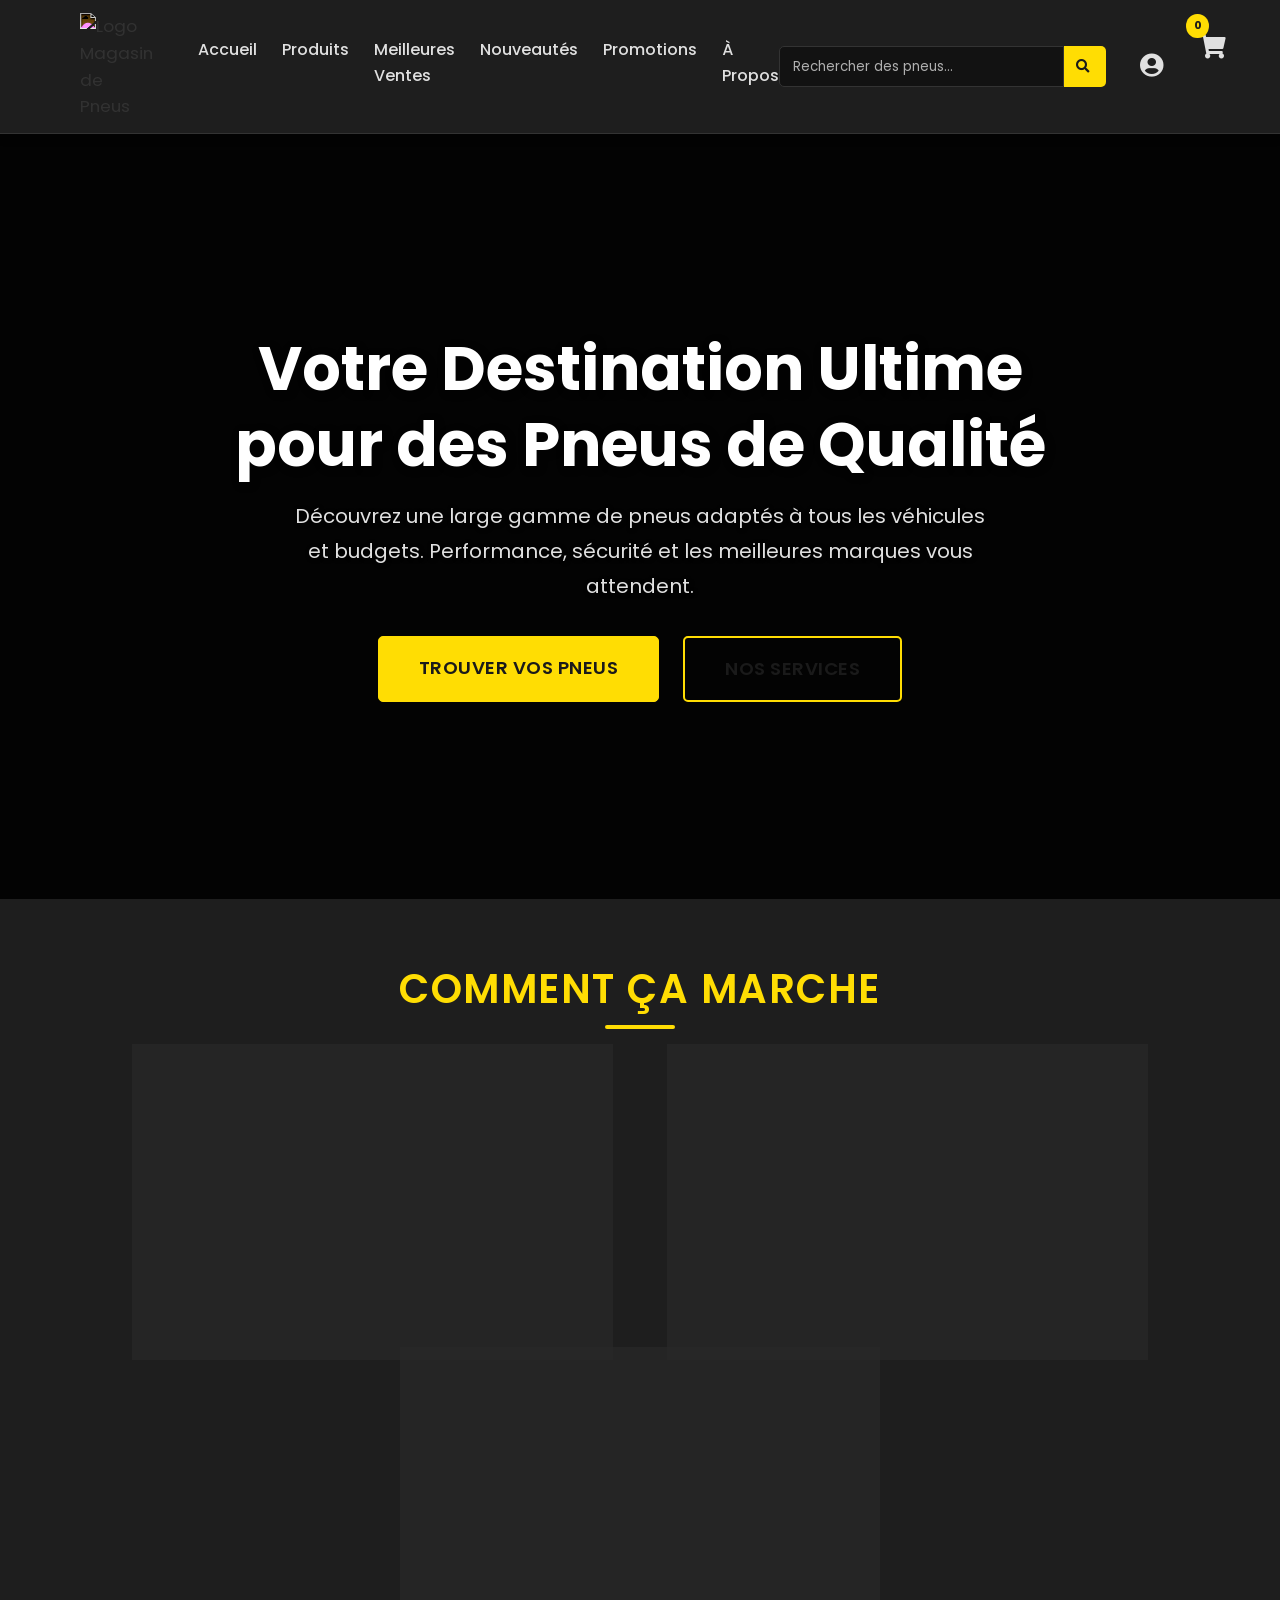
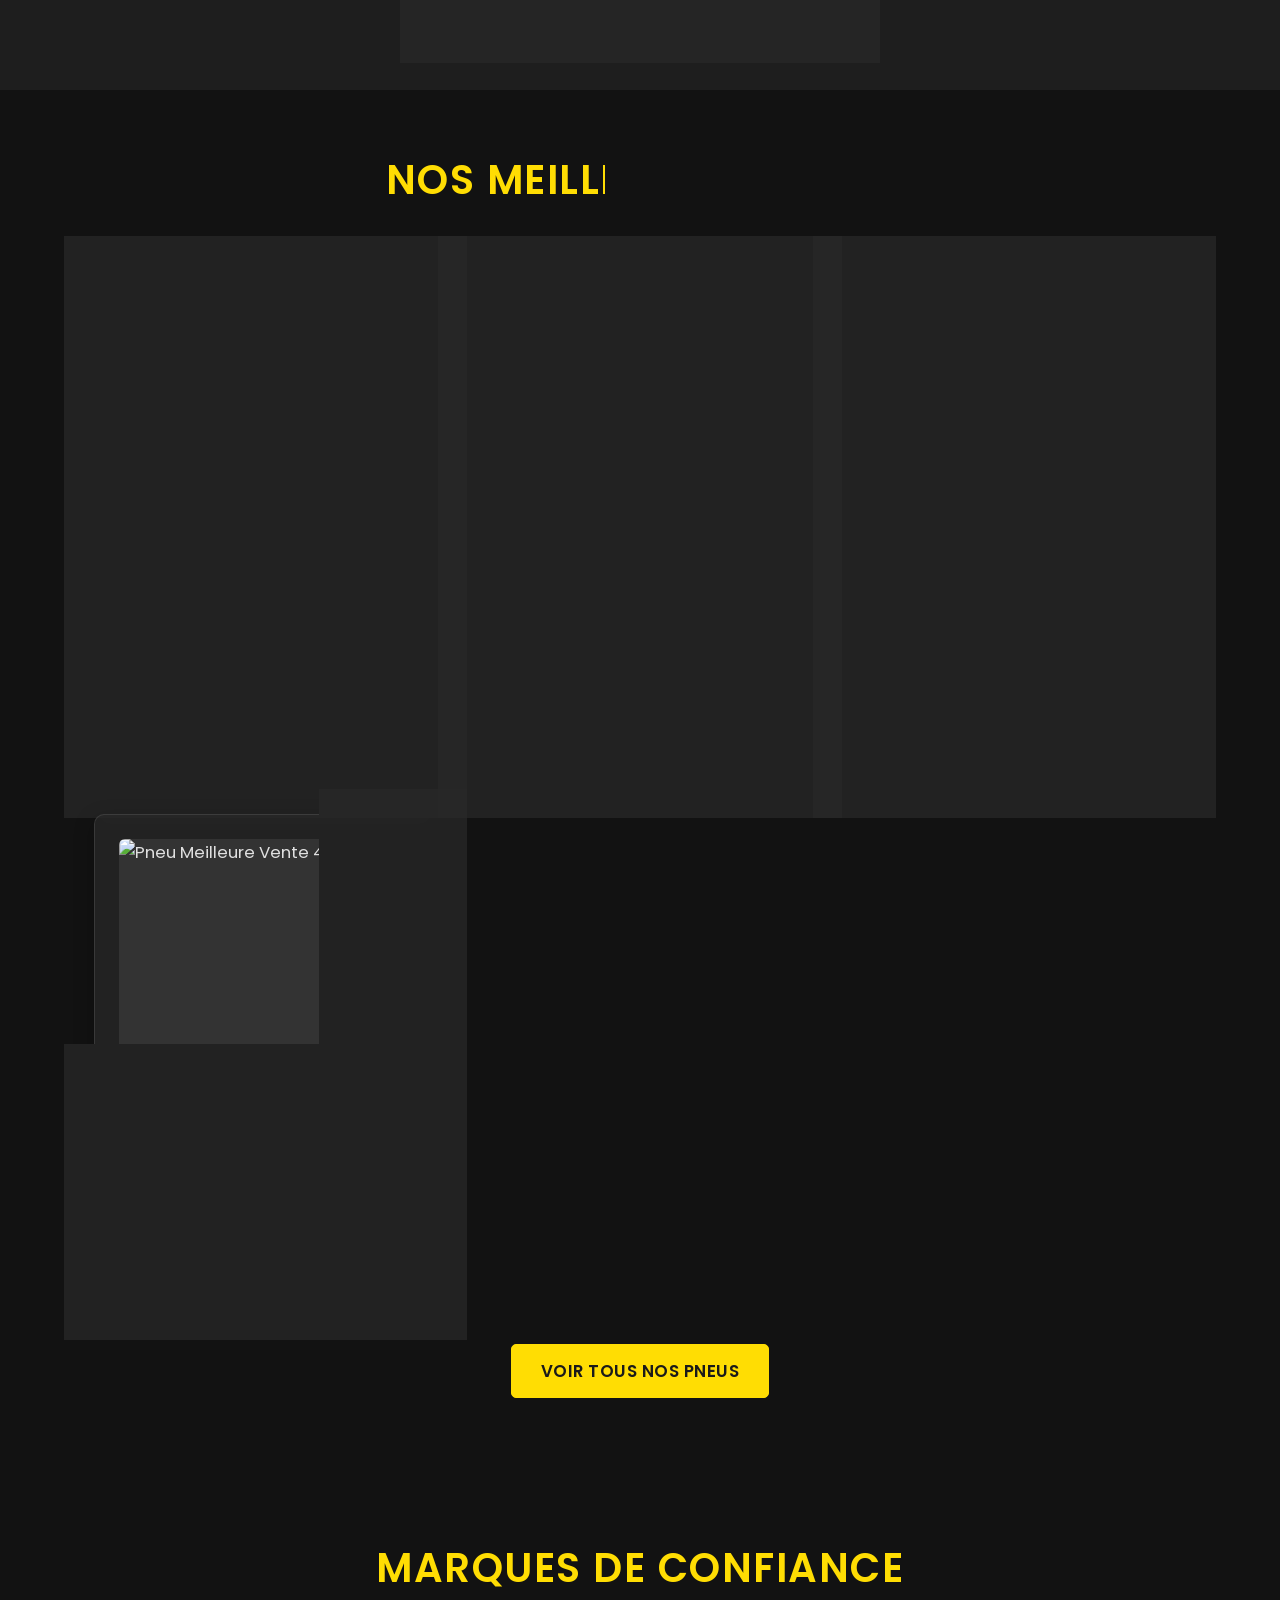
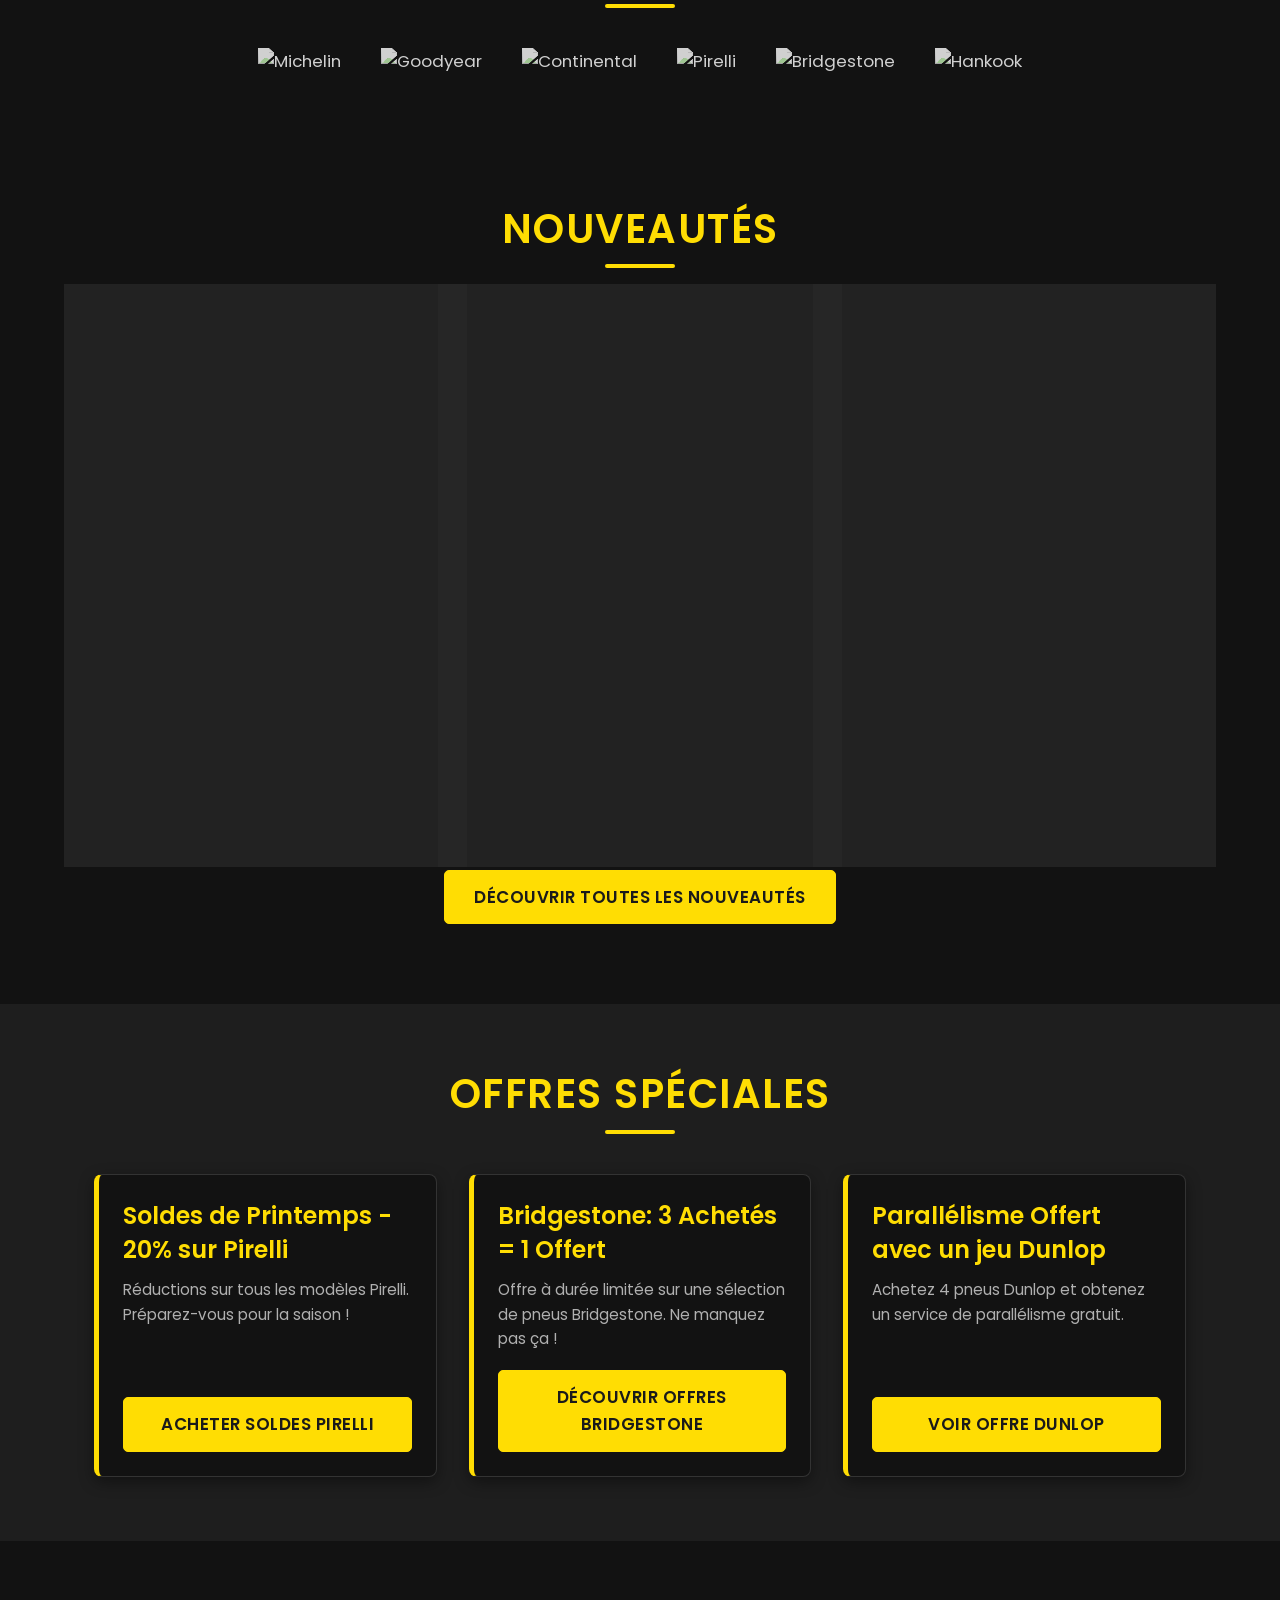
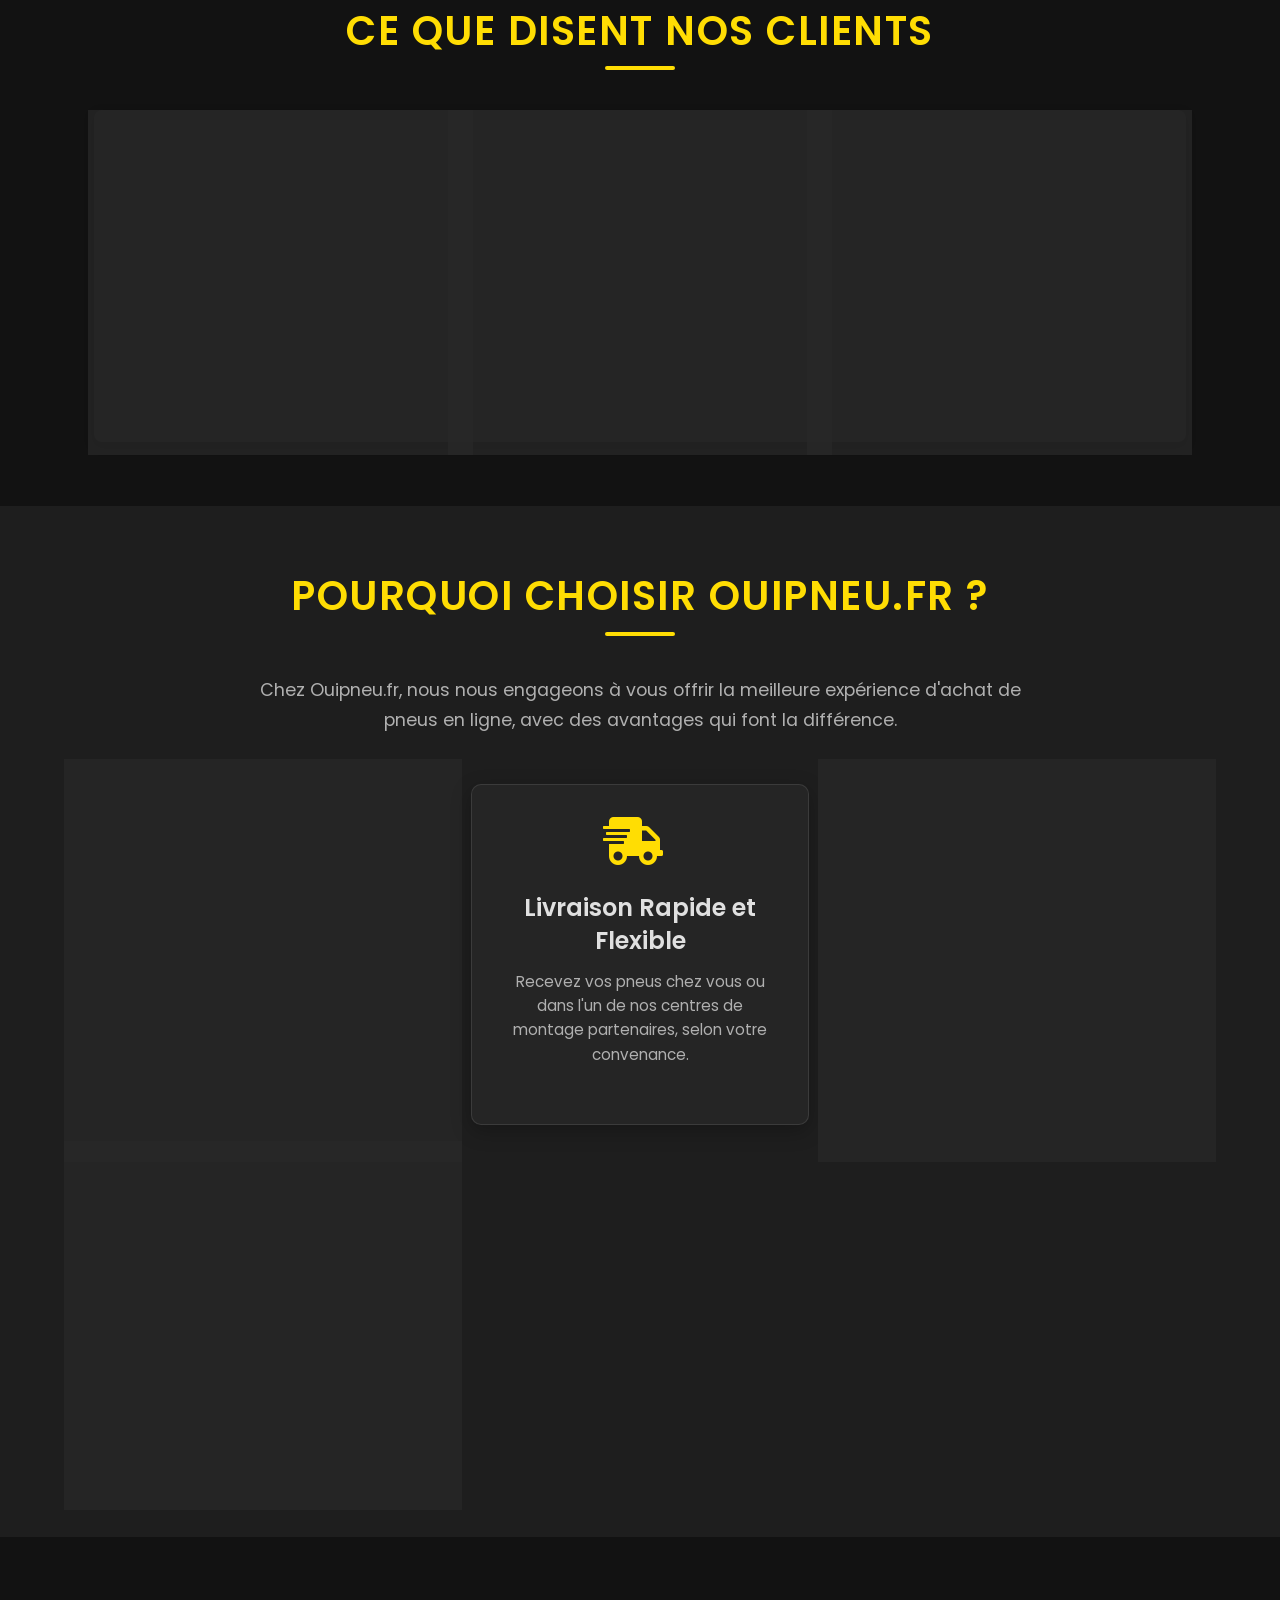
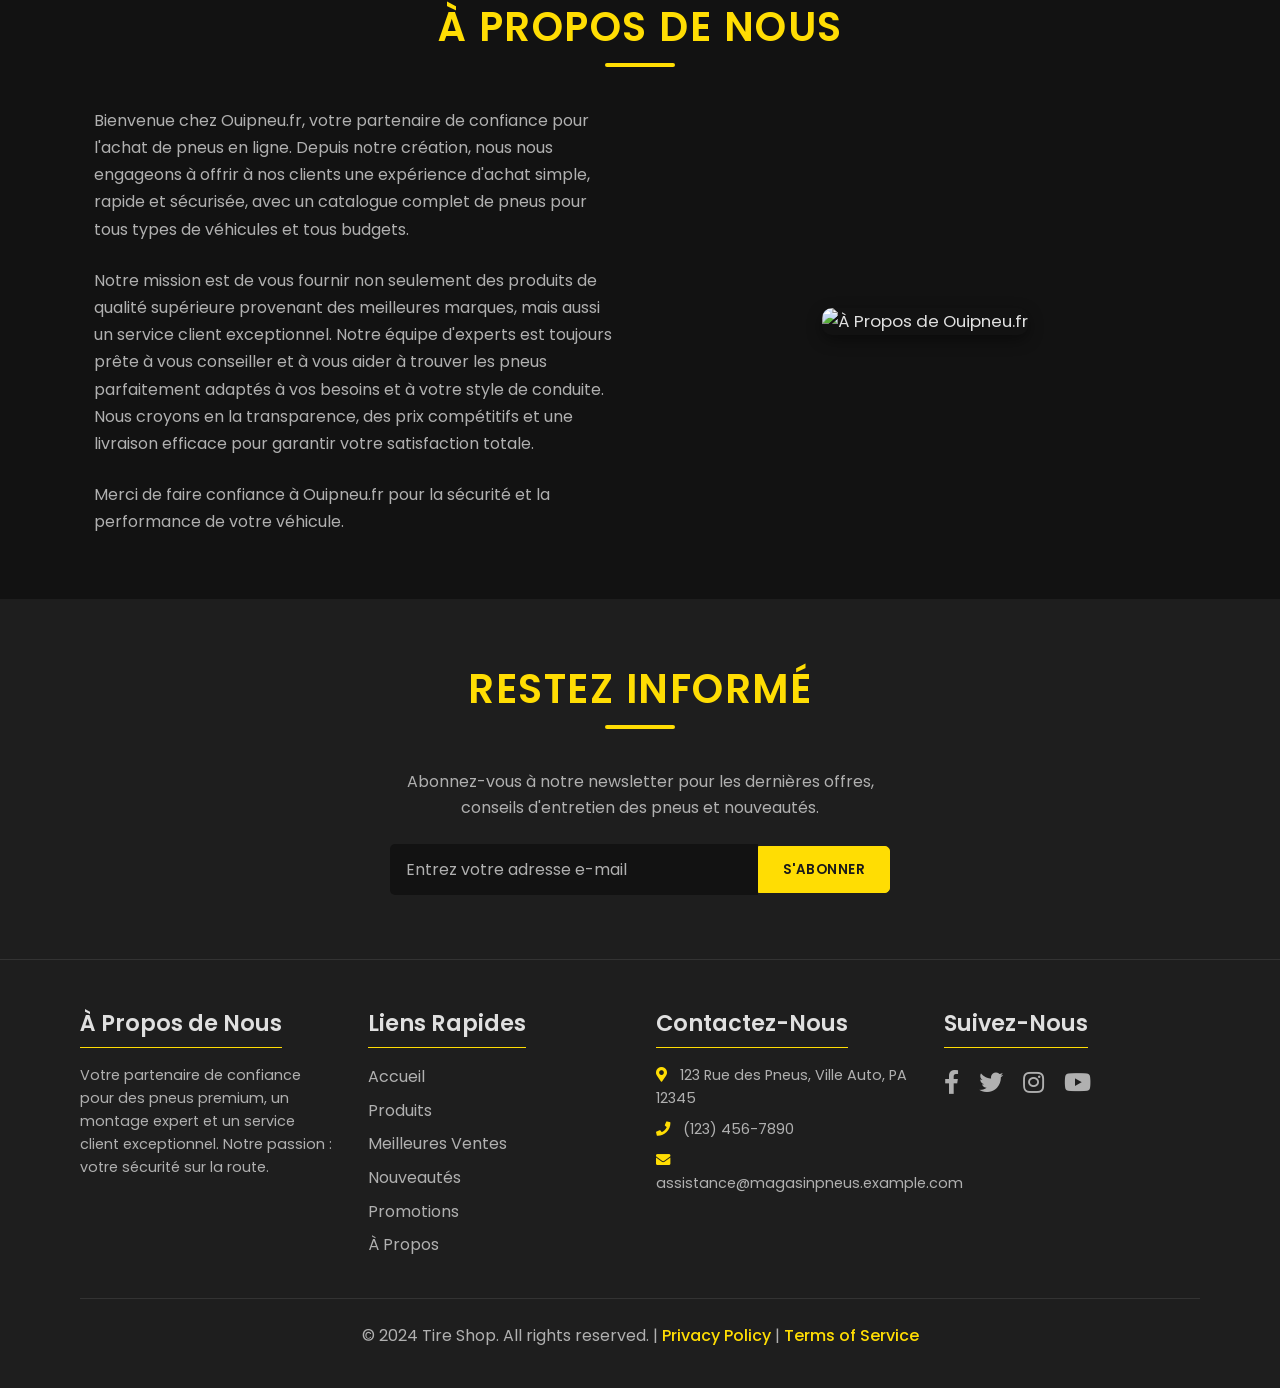
==== commit 5a72face: "feat: Create basic shopping cart page (panier.html) This commit introduces the initial structure and" ====
--- a/index.html
+++ b/index.html
@@ -37,7 +37,7 @@
                     <a href="dashboard.html" aria-label="Mon Compte"><i class="fas fa-user-circle"></i></a>
                 </div>
                 <div class="cart-icon">
-            <a href="#cart" aria-label="Panier"><i class="fas fa-shopping-cart"></i><span>0</span></a>
+        <a href="panier.html" aria-label="Panier"><i class="fas fa-shopping-cart"></i><span>0</span></a>
                 </div>
                 <button id="hamburger-button" class="hamburger-button" aria-label="Ouvrir le menu" aria-expanded="false">
                     <span class="hamburger-box">
--- a/css/style.css
+++ b/css/style.css
@@ -1307,6 +1307,22 @@
     background-color: var(--accent-primary-darker);
 }
 
+#main-header .account-icon a {
+    color: var(--text-light);
+    font-size: 1.5rem; /* Similar to cart icon */
+    padding: 0.5rem; /* Add some padding for hover effect */
+    border-radius: 50%; /* Make it circular for a nice hover effect */
+    transition: background-color 0.3s ease, color 0.3s ease, transform 0.3s ease;
+    display: inline-block; /* Ensure padding and transform work well */
+}
+
+#main-header .account-icon a:hover,
+#main-header .account-icon a:focus {
+    color: var(--accent-primary); /* Highlight with accent color on hover */
+    background-color: rgba(255, 255, 255, 0.05); /* Subtle background highlight */
+    /* transform: scale(1.1); /* Optional: slight scale effect */
+}
+
 #main-header .cart-icon a {
     color: var(--text-light);
     font-size: 1.5rem;
@@ -3158,6 +3174,7 @@
     margin-bottom: 0.4rem;
     font-weight: var(--font-weight-medium);
 }
+.placeholder-form .form-group input[type="text"],
 .placeholder-form .form-group input[type="email"],
 .placeholder-form .form-group input[type="password"] {
     width: 100%;
@@ -3167,11 +3184,13 @@
     border: 1px solid var(--border-color);
     border-radius: var(--border-radius-small, 5px);
     font-size: 1rem;
+    box-sizing: border-box; /* Added */
 }
 .placeholder-form .form-group input:disabled {
     background-color: var(--bg-surface); /* Slightly different for disabled */
     opacity: 0.7;
 }
+.placeholder-form .form-group input[type="text"]:focus,
 .placeholder-form .form-group input[type="email"]:focus,
 .placeholder-form .form-group input[type="password"]:focus {
     outline: none;
@@ -3201,3 +3220,511 @@
         font-size: 2rem;
     }
 }
+
+/* === Dashboard Account Details Form Enhancements === */
+.account-details-form .form-row {
+    display: flex;
+    flex-direction: column; /* Stack on mobile by default */
+    gap: 1.5rem; /* Same as .form-group margin-bottom */
+}
+
+@media (min-width: 768px) { /* Tablet and above */
+    .account-details-form .form-row {
+        flex-direction: row; /* Side-by-side on larger screens */
+    }
+    .account-details-form .form-row .form-group {
+        flex: 1; /* Each group takes equal width */
+        margin-bottom: 0; /* Remove bottom margin as gap handles it */
+    }
+}
+/* Ensure the next form-group after .form-row has its margin-top or the .form-row has margin-bottom */
+.account-details-form .form-row {
+    margin-bottom: 1.5rem;
+}
+
+
+.account-details-form .form-divider {
+    border: 0;
+    height: 1px;
+    background-color: var(--border-color);
+    margin: 2rem 0;
+}
+
+.account-details-form .form-section-title {
+    font-size: 1.2rem;
+    color: var(--text-light);
+    font-weight: var(--font-weight-semibold);
+    margin-bottom: 1.5rem;
+    margin-top: 0; /* Reset top margin if it follows a divider */
+}
+
+/* Adjust existing placeholder form input styling if needed */
+/* REMOVED REDUNDANT BLOCK
+.placeholder-form .form-group input[type="text"],
+.placeholder-form .form-group input[type="email"],
+.placeholder-form .form-group input[type="password"] {
+    box-sizing: border-box;
+}
+*/
+/* === Address Modal Styles === */
+.modal-overlay {
+    position: fixed;
+    top: 0;
+    left: 0;
+    width: 100%;
+    height: 100%;
+    background-color: rgba(0, 0, 0, 0.65); /* Darker overlay */
+    display: flex; /* Used to center modal-container */
+    align-items: center;
+    justify-content: center;
+    z-index: 2000; /* Ensure it's above other content */
+    opacity: 0; /* Initially hidden for transition */
+    visibility: hidden; /* Initially hidden for transition */
+    transition: opacity 0.3s ease, visibility 0s 0.3s linear; /* Delay visibility transition */
+}
+
+.modal-overlay.is-visible {
+    opacity: 1;
+    visibility: visible;
+    transition: opacity 0.3s ease, visibility 0s 0s linear;
+}
+
+.modal-container {
+    background-color: var(--bg-surface);
+    padding: 2rem;
+    border-radius: var(--border-radius-large, 10px);
+    box-shadow: 0 10px 30px rgba(0, 0, 0, 0.3);
+    width: 90%;
+    max-width: 650px; /* Max width for the modal */
+    max-height: 90vh; /* Max height */
+    display: flex;
+    flex-direction: column;
+    transform: scale(0.95);
+    transition: transform 0.3s ease;
+    opacity: 0; /* For fade-in effect with scale */
+    visibility: hidden;
+}
+
+.modal-overlay.is-visible .modal-container {
+    transform: scale(1);
+    opacity: 1;
+    visibility: visible;
+    transition: transform 0.3s ease, opacity 0.2s ease; /* Slightly faster opacity */
+}
+
+
+.modal-header {
+    display: flex;
+    justify-content: space-between;
+    align-items: center;
+    padding-bottom: 1rem;
+    margin-bottom: 1.5rem;
+    border-bottom: 1px solid var(--border-color);
+}
+
+.modal-header #modal-title {
+    font-size: 1.5rem;
+    color: var(--text-light);
+    font-weight: var(--font-weight-semibold);
+    margin: 0;
+}
+
+.modal-close-button {
+    background: none;
+    border: none;
+    color: var(--text-secondary);
+    font-size: 2rem;
+    line-height: 1;
+    cursor: pointer;
+    padding: 0.25rem;
+    transition: color 0.2s ease;
+}
+.modal-close-button:hover {
+    color: var(--text-light);
+}
+
+.modal-body {
+    overflow-y: auto; /* Make modal body scrollable if content exceeds max-height */
+    padding-right: 0.5rem; /* Space for scrollbar to prevent content shift */
+    /* margin-right: -0.5rem; /* This might not be needed if scrollbar styling is consistent */
+}
+
+/* Address form specific styling inside modal */
+.address-form .form-group {
+    margin-bottom: 1.25rem;
+}
+.address-form .form-group label {
+    display: block;
+    font-size: 0.9rem;
+    color: var(--text-secondary);
+    margin-bottom: 0.3rem;
+    font-weight: var(--font-weight-medium);
+}
+/* Ensure checkbox labels are aligned nicely */
+.address-form .form-group input[type="checkbox"] {
+    margin-right: 0.5rem;
+    vertical-align: middle; /* Align checkbox with label text */
+    /* Custom checkbox styles can be applied here if needed, or use existing .checkbox-option if structure matches */
+    width: auto; /* Override general input width:100% if it applies to checkboxes */
+}
+.address-form .form-group .checkbox-label { /* Style for the label text next to a checkbox */
+    font-size: 0.95rem;
+    color: var(--text-secondary);
+    font-weight: var(--font-weight-regular);
+    vertical-align: middle;
+    display: inline; /* Keep it inline with the checkbox */
+    margin-bottom: 0; /* Override general label margin */
+}
+
+
+.address-form .form-row {
+    display: flex;
+    flex-direction: column;
+    gap: 1.25rem;
+}
+@media (min-width: 576px) { /* Apply side-by-side for small screens and up inside modal */
+    .address-form .form-row {
+        flex-direction: row;
+    }
+    .address-form .form-row .form-group {
+        flex: 1;
+        margin-bottom: 0; /* gap handles spacing */
+    }
+}
+.address-form .form-row { /* Margin for the whole row if it's not the last element */
+    margin-bottom: 1.25rem;
+}
+
+
+.address-form input[type="text"],
+.address-form input[type="email"], /* If email was used */
+.address-form input[type="tel"],
+.address-form select {
+    width: 100%;
+    padding: 0.7rem 0.9rem;
+    background-color: var(--bg-dark);
+    color: var(--text-light);
+    border: 1px solid var(--border-color);
+    border-radius: var(--border-radius-small, 5px);
+    font-size: 0.95rem;
+    box-sizing: border-box;
+}
+.address-form input[type="text"]:focus,
+.address-form input[type="email"]:focus,
+.address-form input[type="tel"]:focus,
+.address-form select:focus {
+    outline: none;
+    border-color: var(--accent-primary);
+    box-shadow: 0 0 0 2px rgba(255, 221, 3, 0.2);
+}
+.address-form select {
+    appearance: none;
+    -webkit-appearance: none;
+    -moz-appearance: none;
+    background-image: url("data:image/svg+xml,%3Csvg xmlns='http://www.w3.org/2000/svg' width='16' height='16' fill='%23e0e0e0' viewBox='0 0 16 16'%3E%3Cpath fill-rule='evenodd' d='M1.646 4.646a.5.5 0 0 1 .708 0L8 10.293l5.646-5.647a.5.5 0 0 1 .708.708l-6 6a.5.5 0 0 1-.708 0l-6-6a.5.5 0 0 1 0-.708z'/%3E%3C/svg%3E");
+    background-repeat: no-repeat;
+    background-position: right 0.8rem center;
+    background-size: 0.9em;
+    cursor: pointer;
+}
+
+
+.modal-footer {
+    display: flex;
+    justify-content: flex-end;
+    gap: 1rem;
+    padding-top: 1.5rem;
+    margin-top: 1.5rem;
+    border-top: 1px solid var(--border-color);
+}
+
+.modal-footer .cta-button {
+    min-width: 100px; /* Give buttons a min width */
+}
+.modal-footer .cta-button.secondary { /* Specific styling for cancel in modal */
+    background-color: var(--bg-surface-accent, #3a3a3a);
+    border-color: var(--border-color);
+    color: var(--text-light);
+}
+.modal-footer .cta-button.secondary:hover {
+    background-color: var(--border-color);
+}
+
+/* Responsive adjustments for modal on very small screens if needed */
+@media (max-width: 480px) {
+    .modal-container {
+        padding: 1.5rem;
+        width: 95%;
+    }
+    .modal-header #modal-title {
+        font-size: 1.3rem;
+    }
+    .modal-footer {
+        flex-direction: column-reverse; /* Stack buttons on very small screens */
+    }
+    .modal-footer .cta-button {
+        width: 100%;
+    }
+}
+
+/* === Cart Page Styles === */
+#cart-section .page-title { /* "Mon Panier" */
+    font-size: 2.4rem;
+    color: var(--text-light);
+    font-weight: var(--font-weight-semibold);
+    /* text-align: center; /* Already inline */
+    /* margin-bottom: 2rem; /* Already inline */
+}
+
+.cart-layout {
+    display: grid;
+    grid-template-columns: 1fr; /* Single column for mobile */
+    gap: 2rem;
+    margin-top: 1.5rem;
+}
+
+@media (min-width: 992px) { /* Desktop: two columns */
+    .cart-layout {
+        grid-template-columns: 2.5fr 1fr; /* Items column wider than summary */
+        gap: 2.5rem;
+    }
+}
+
+.cart-items-column {
+    background-color: var(--bg-surface);
+    padding: 1.5rem;
+    border-radius: var(--border-radius-medium, 8px);
+    box-shadow: 0 4px 10px var(--shadow-color);
+}
+
+.cart-item {
+    display: grid;
+    grid-template-columns: auto 1fr auto auto auto; /* Image, Details, Qty, Price, Remove */
+    gap: 1rem;
+    align-items: center;
+    padding: 1.5rem 0;
+    border-bottom: 1px solid var(--border-color);
+}
+.cart-item:last-of-type { /* Last cart item in the list */
+    border-bottom: none;
+}
+
+.cart-item-image img {
+    width: 100px;
+    height: auto; /* Maintain aspect ratio, or set fixed height e.g. 80px */
+    max-height: 80px;
+    object-fit: contain; /* Or cover, depending on desired look */
+    border-radius: var(--border-radius-small, 4px);
+    border: 1px solid var(--bg-dark);
+}
+
+.cart-item-details {
+    line-height: 1.4;
+}
+
+.cart-item-name {
+    font-size: 1.1rem;
+    color: var(--text-light);
+    font-weight: var(--font-weight-semibold);
+    margin-bottom: 0.25rem;
+}
+.cart-item-specs,
+.cart-item-price-unit {
+    font-size: 0.85rem;
+    color: var(--text-secondary);
+    margin-bottom: 0.25rem;
+}
+
+.cart-item-quantity input[type="number"] {
+    width: 60px;
+    padding: 0.5rem;
+    text-align: center;
+    background-color: var(--bg-dark);
+    color: var(--text-light);
+    border: 1px solid var(--border-color);
+    border-radius: var(--border-radius-small, 5px);
+    font-size: 0.95rem;
+}
+.cart-item-quantity input[type="number"]:focus {
+    border-color: var(--accent-primary);
+    outline: none;
+    box-shadow: 0 0 0 2px rgba(255, 221, 3, 0.2);
+}
+
+.cart-item-total-price p {
+    font-size: 1.1rem;
+    font-weight: var(--font-weight-semibold);
+    color: var(--text-light);
+    margin-bottom: 0;
+    text-align: right;
+}
+
+.remove-item-button {
+    background: none;
+    border: none;
+    color: var(--text-secondary);
+    font-size: 1.2rem;
+    cursor: pointer;
+    padding: 0.5rem;
+    transition: color 0.3s ease;
+}
+.remove-item-button:hover {
+    color: #ff6b6b; /* A common 'danger' red */
+}
+
+.cart-actions-bar {
+    display: flex;
+    justify-content: space-between;
+    align-items: center;
+    flex-wrap: wrap;
+    gap: 1rem;
+    padding-top: 1.5rem;
+    margin-top: 1rem; /* Space above if there are items */
+    border-top: 1px solid var(--border-color); /* Separator if items above */
+}
+/* This selector might be too specific if cart-items-column has other direct children after last item
+.cart-items-column > .cart-item:last-of-type + .cart-actions-bar {
+     border-top: 1px solid var(--border-color);
+}
+*/
+
+
+.cta-button.danger.clear-cart-button { /* For "Vider le panier" */
+    background-color: #dc3545; /* Bootstrap danger red */
+    border-color: #dc3545;
+    color: white !important; /* Ensure text is white */
+}
+.cta-button.danger.clear-cart-button:hover {
+    background-color: #c82333; /* Darker red on hover */
+    border-color: #bd2130;
+}
+
+
+.cart-summary-box {
+    background-color: var(--bg-surface);
+    padding: 1.5rem 2rem;
+    border-radius: var(--border-radius-medium, 8px);
+    box-shadow: 0 4px 10px var(--shadow-color);
+    position: sticky; /* Make summary sticky on desktop */
+    top: 100px; /* Adjust based on header height + desired gap */
+}
+.cart-summary-box h2 {
+    font-size: 1.5rem;
+    color: var(--accent-primary);
+    margin-bottom: 1.5rem;
+    text-align: center;
+}
+.summary-row {
+    display: flex;
+    justify-content: space-between;
+    margin-bottom: 0.75rem;
+    font-size: 1rem;
+}
+.summary-row span:first-child {
+    color: var(--text-secondary);
+}
+.summary-row span:last-child {
+    color: var(--text-light);
+    font-weight: var(--font-weight-medium);
+}
+.summary-divider {
+    border: 0;
+    height: 1px;
+    background-color: var(--border-color);
+    margin: 1rem 0;
+}
+.total-row {
+    font-size: 1.2rem;
+    font-weight: var(--font-weight-semibold);
+    margin-top: 1rem;
+}
+.total-row span:last-child {
+    color: var(--accent-primary);
+}
+.checkout-button {
+    width: 100%;
+    margin-top: 1.5rem;
+    padding: 0.9rem 1.5rem; /* Make it prominent */
+    font-size: 1.1rem;
+}
+
+/* Responsive adjustments for cart items */
+@media (max-width: 767px) {
+    .cart-item {
+        grid-template-columns: auto 1fr auto; /* Image, Details, Remove */
+        grid-template-rows: auto auto; /* Allow details and qty/price to wrap */
+        row-gap: 0.75rem;
+        column-gap: 1rem;
+        align-items: flex-start; /* Align items to top for better wrapping */
+    }
+    .cart-item-image {
+        grid-row: 1 / span 2; /* Image spans two rows */
+    }
+    .cart-item-details {
+        grid-column: 2 / span 1;
+    }
+    .cart-item-quantity {
+        grid-column: 2 / span 1;
+        grid-row: 2 / span 1;
+        justify-self: start; /* Align quantity to start of its cell */
+        display: flex; /* For label and input if needed */
+        align-items: center;
+        gap: 0.5rem;
+    }
+    .cart-item-total-price {
+        grid-column: 3 / span 1;
+        grid-row: 1 / span 1; /* Price next to details */
+        align-self: flex-start; /* Align to top */
+        text-align: right;
+    }
+     .cart-item-total-price p {
+        font-size: 1rem;
+    }
+    .cart-item-remove {
+        grid-column: 3 / span 1;
+        grid-row: 2 / span 1; /* Remove button below price */
+        align-self: flex-end; /* Align to bottom */
+    }
+
+    .cart-actions-bar {
+        flex-direction: column;
+        gap: 0.75rem;
+    }
+    .cart-actions-bar .cta-button {
+        width: 100%;
+    }
+    .cart-summary-box { /* Summary not sticky on mobile */
+        position: static;
+        top: auto;
+    }
+}
+
+@media (max-width: 480px) {
+    .cart-items-column, .cart-summary-box {
+        padding: 1rem;
+    }
+    .cart-item-image img {
+        width: 80px;
+    }
+    .cart-item-name {
+        font-size: 1rem;
+    }
+    .cart-summary-box h2 {
+        font-size: 1.3rem;
+    }
+}
+
+/* Visually hidden class for accessibility */
+.sr-only {
+    position: absolute;
+    width: 1px;
+    height: 1px;
+    padding: 0;
+    margin: -1px;
+    overflow: hidden;
+    clip: rect(0, 0, 0, 0);
+    white-space: nowrap;
+    border-width: 0;
+}
+
+[end of css/style.css]
